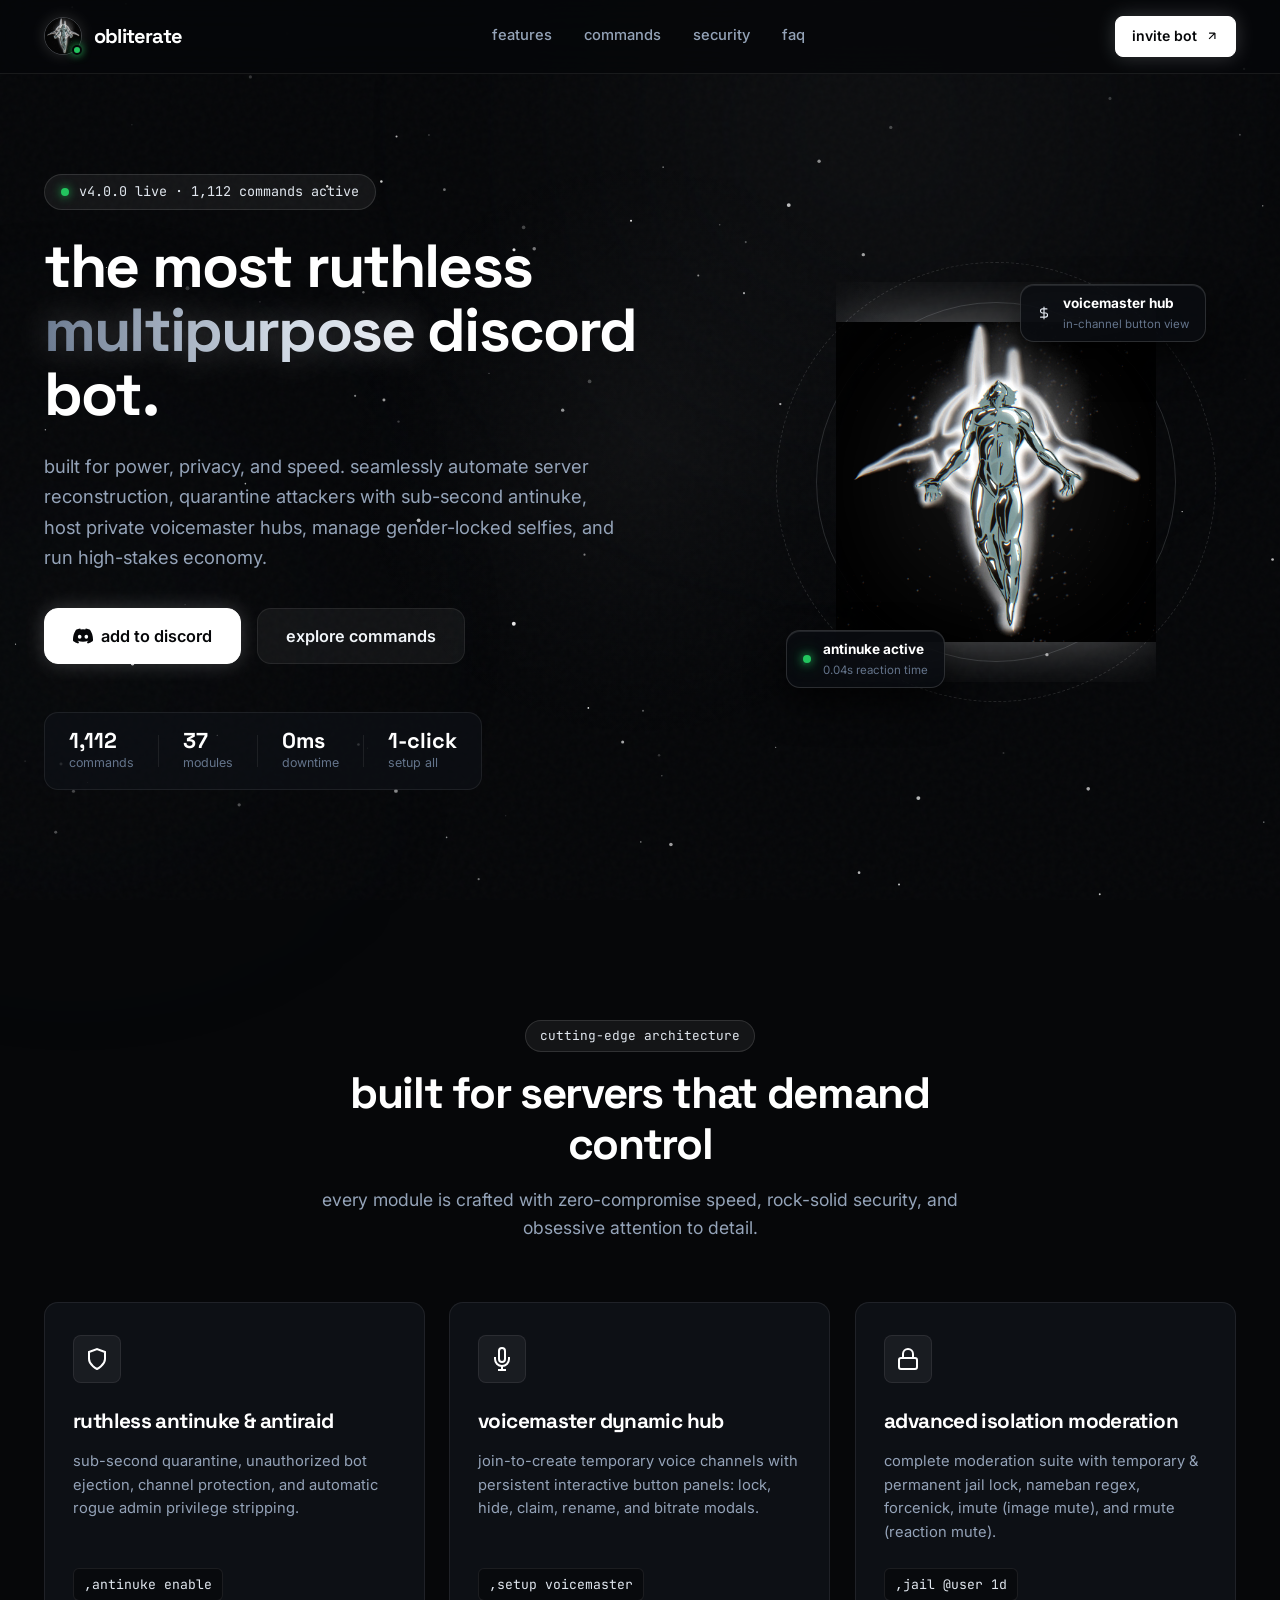
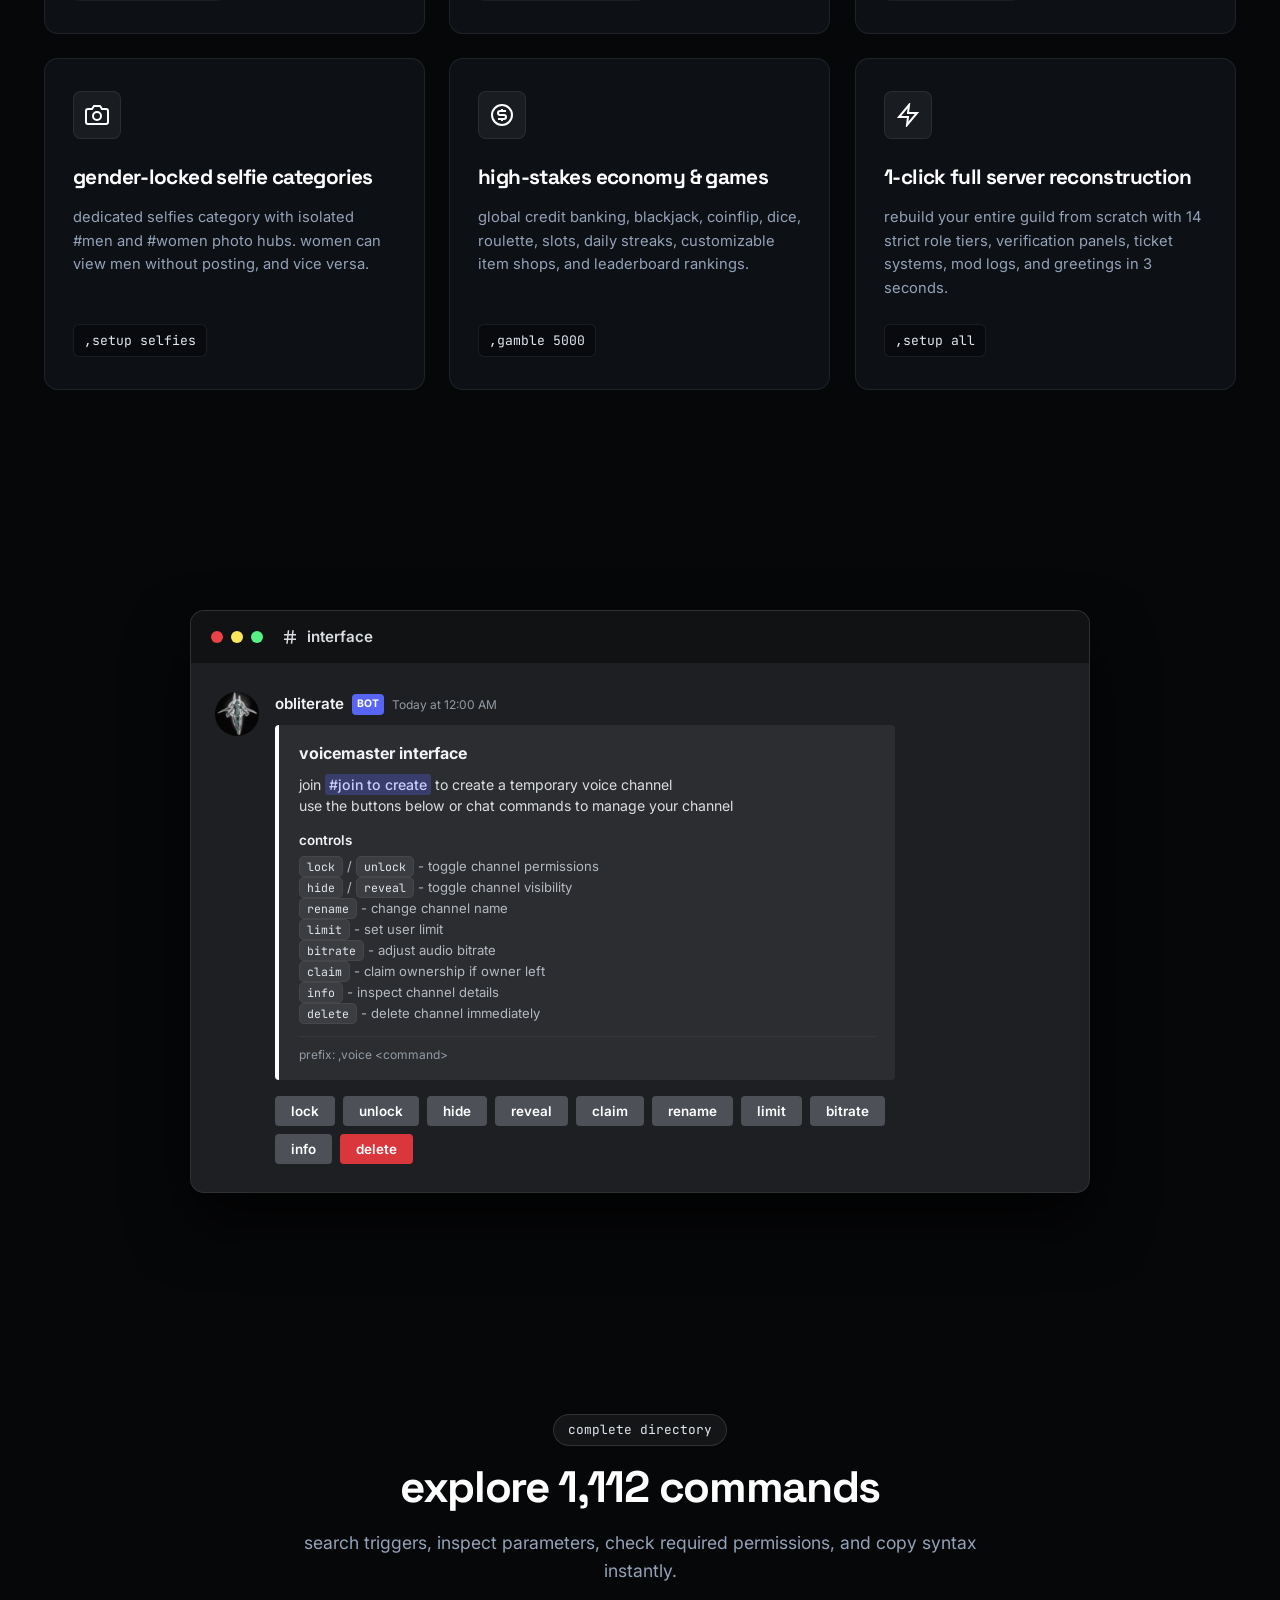
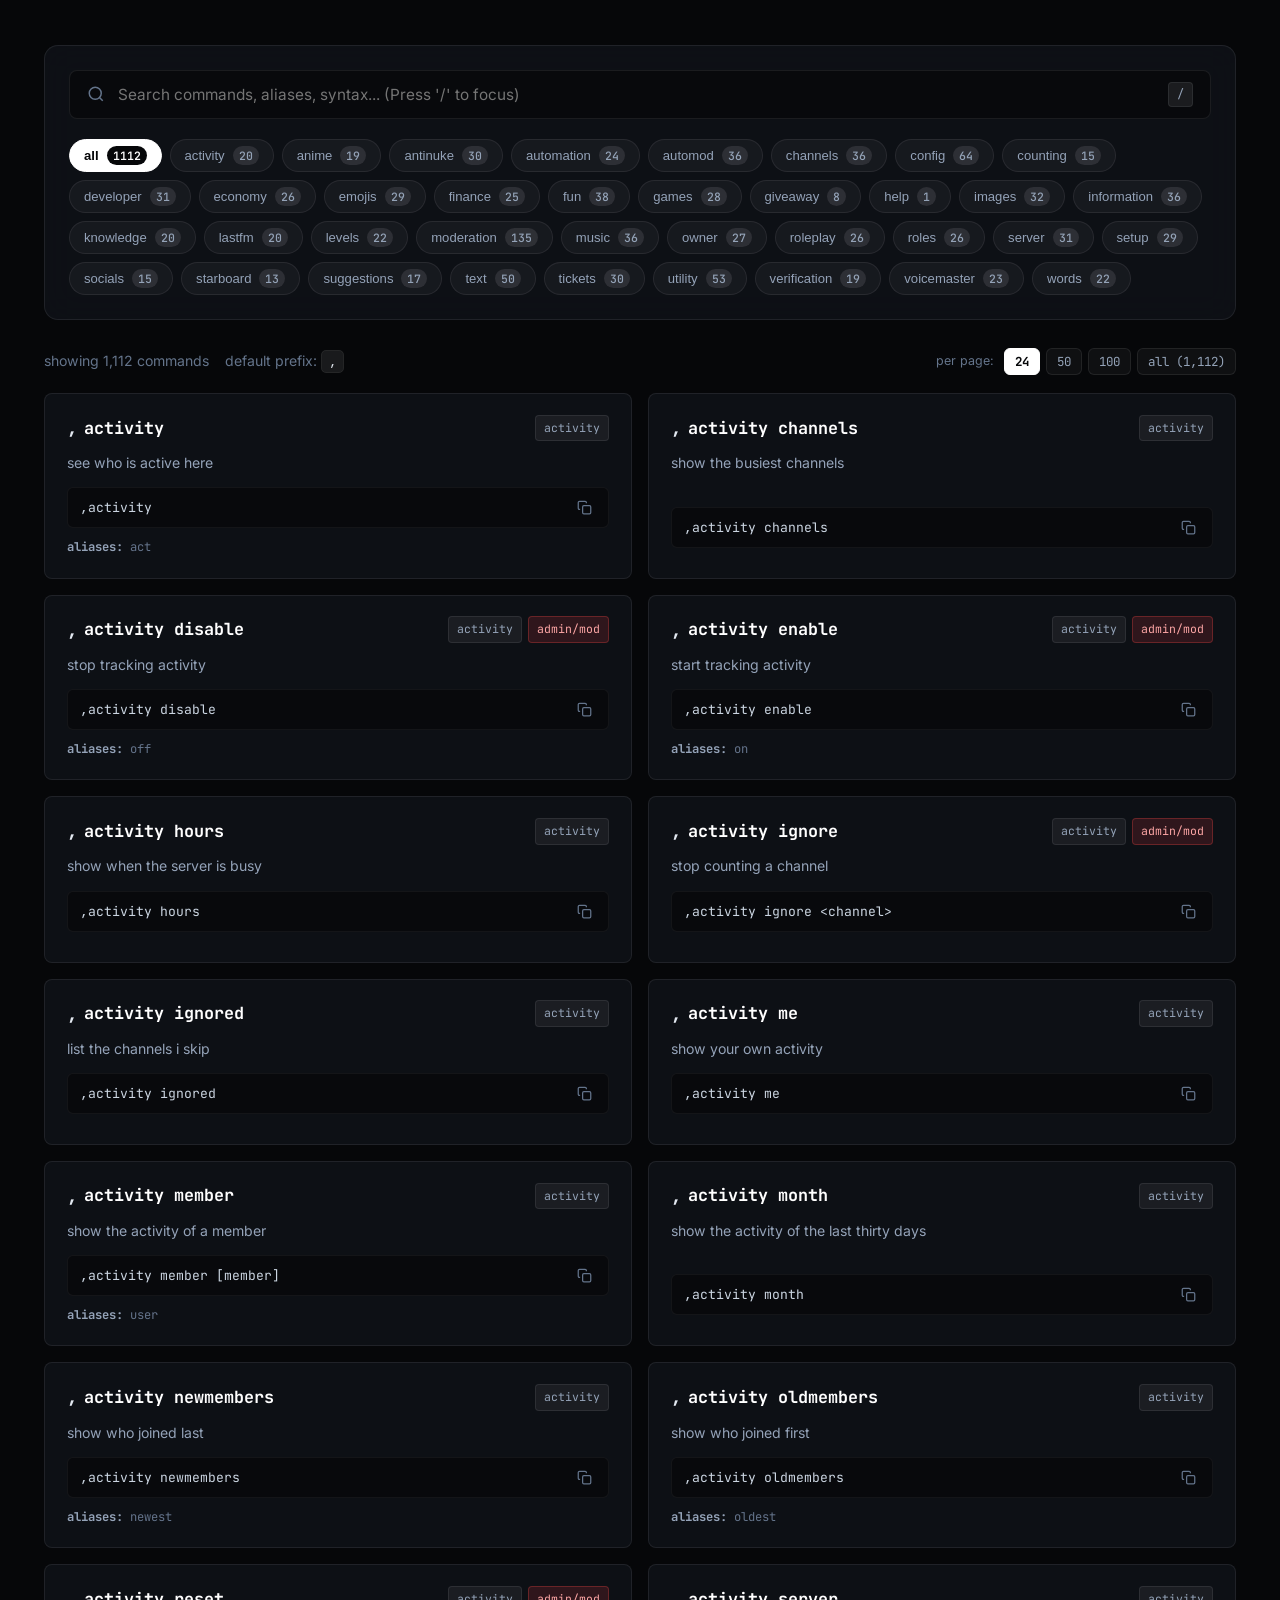
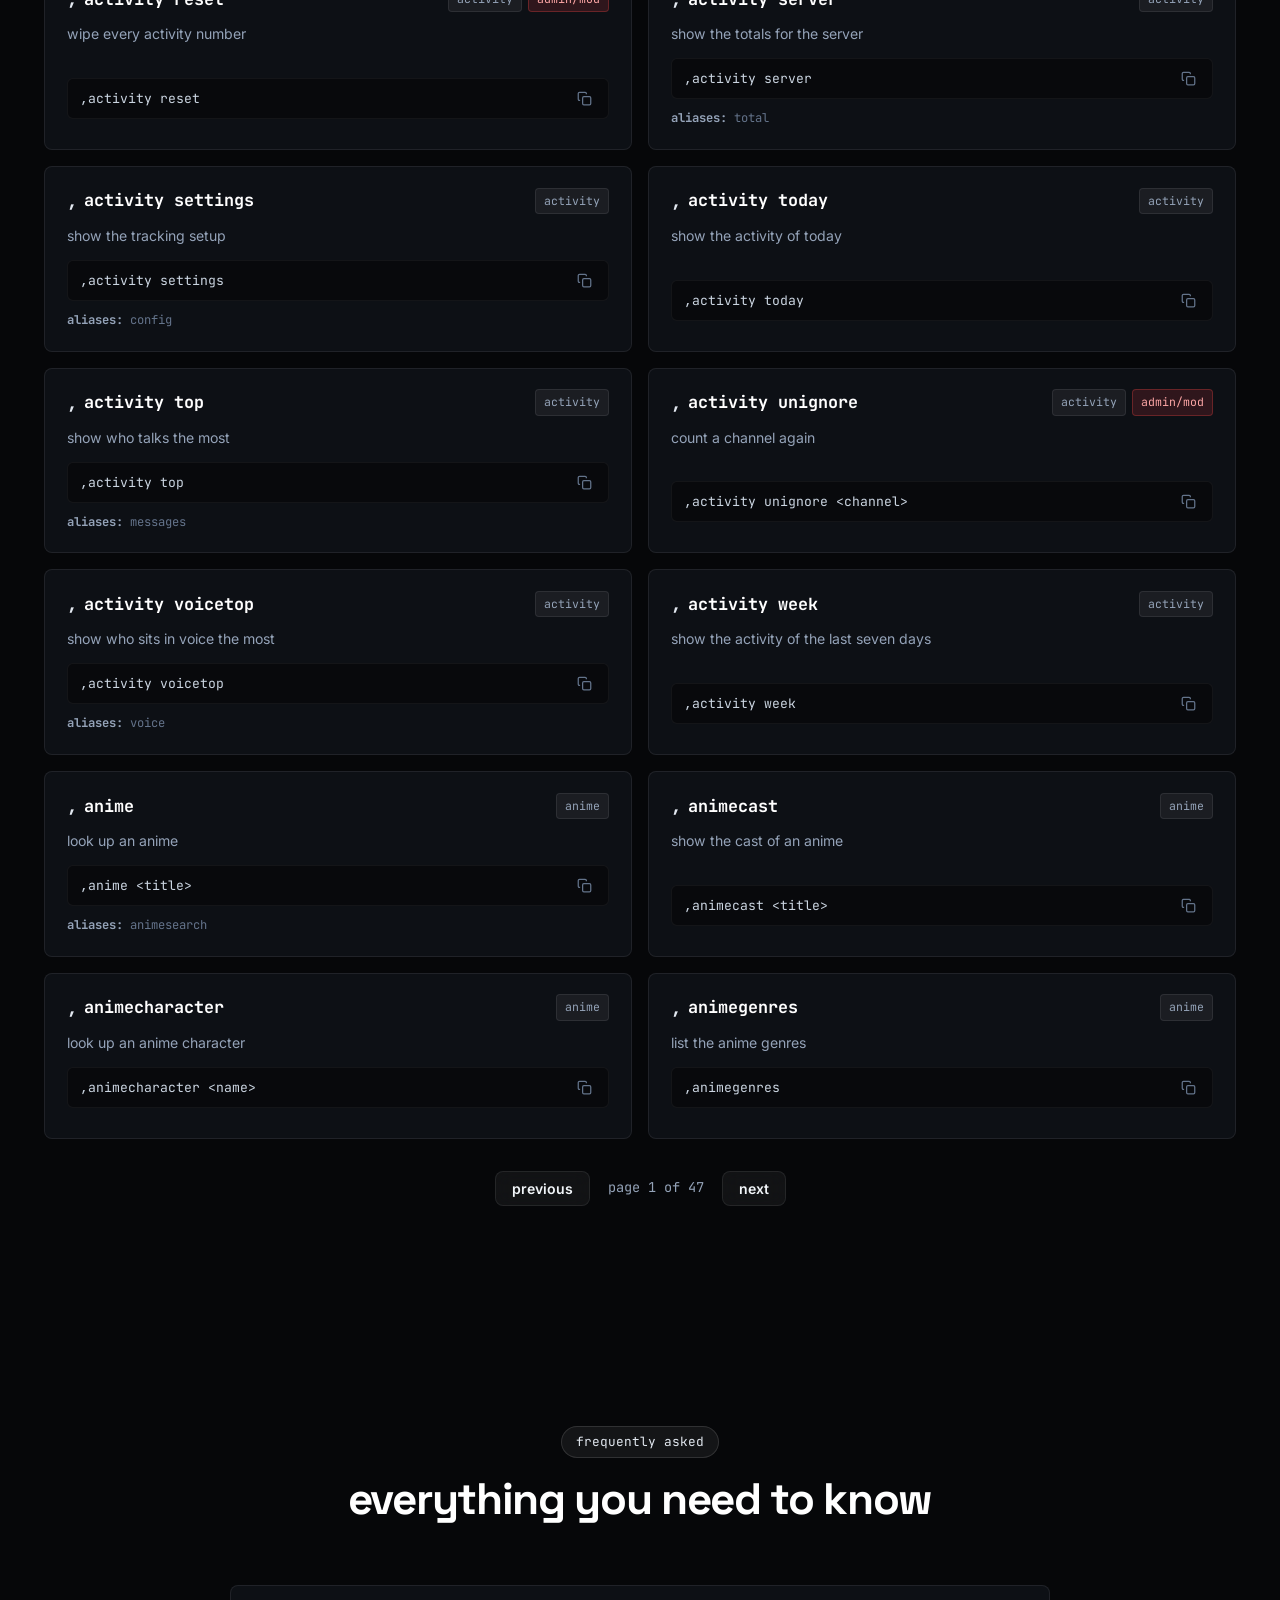
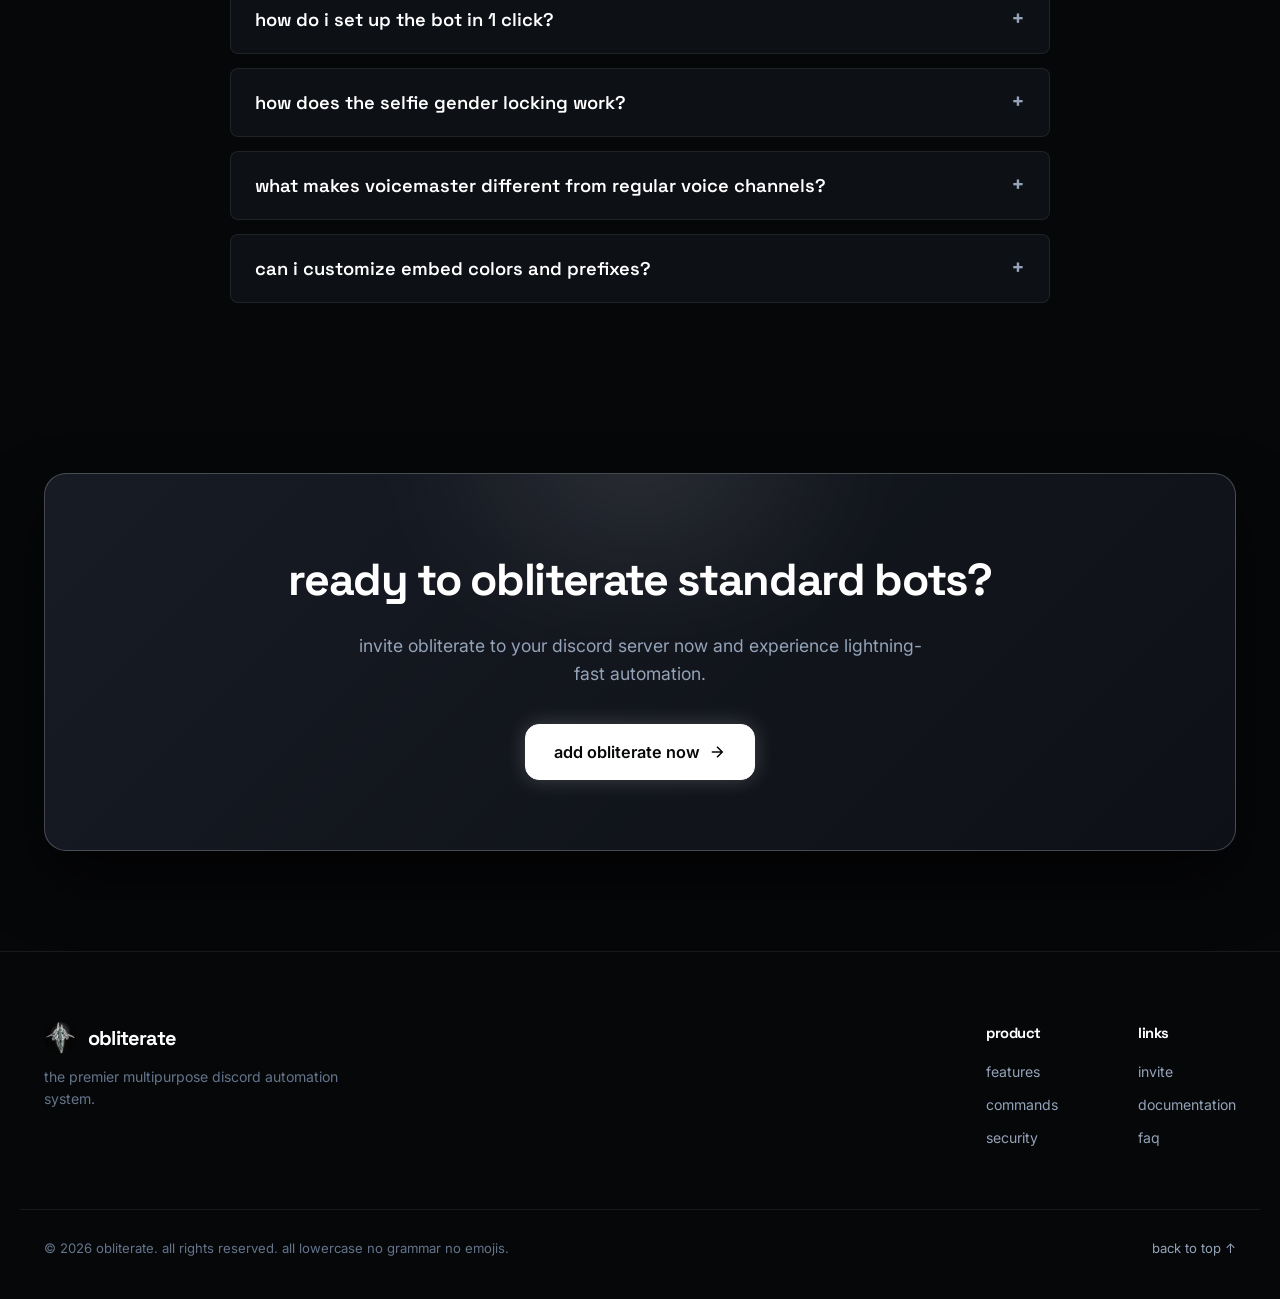
==== index.html @ 6a042e2e "Make hero visual seamless, remove emojis, polish chips" ====
<!DOCTYPE html>
<html lang="en">
<head>
  <meta charset="UTF-8">
  <meta name="viewport" content="width=device-width, initial-scale=1.0">
  <title>obliterate — the elite multipurpose discord bot</title>
  <meta name="description" content="obliterate is a high-performance multipurpose discord bot featuring antinuke, voicemaster, advanced moderation, selfies, economy, tickets, and 1-click server reconstruction.">
  <link rel="preconnect" href="https://fonts.googleapis.com">
  <link rel="preconnect" href="https://fonts.gstatic.com" crossorigin>
  <link href="https://fonts.googleapis.com/css2?family=Inter:wght@300;400;500;600;700;800;900&family=JetBrains+Mono:wght@400;500;600;700&family=Space+Grotesk:wght@500;700&display=swap" rel="stylesheet">
  <link rel="stylesheet" href="style.css">
</head>
<body class="dark-theme">
  <!-- Background Canvas for Space / Particle Starfield -->
  <canvas id="bg-canvas"></canvas>
  <div id="cursor-glow"></div>
  <div class="noise-overlay"></div>
  <div class="ambient-glow glow-1"></div>
  <div class="ambient-glow glow-2"></div>

  <!-- Header / Navigation -->
  <header class="site-header">
    <div class="nav-container">
      <a href="#" class="brand">
        <div class="brand-avatar-wrap">
          <img src="assets/avatar.png" alt="obliterate avatar" class="brand-avatar">
          <span class="online-indicator"></span>
        </div>
        <span class="brand-name">obliterate</span>
      </a>

      <nav class="nav-links">
        <a href="#features" class="nav-link">features</a>
        <a href="#commands" class="nav-link">commands</a>
        <a href="#security" class="nav-link">security</a>
        <a href="#faq" class="nav-link">faq</a>
      </nav>

      <div class="nav-actions">
        <a href="https://discord.com/oauth2/authorize?client_id=1531182961863557213&scope=bot%20applications.commands&permissions=8" target="_blank" class="btn btn-primary btn-sm">
          <span>invite bot</span>
          <svg class="btn-arrow" width="14" height="14" viewBox="0 0 24 24" fill="none" stroke="currentColor" stroke-width="2"><path d="M7 17L17 7M17 7H7M17 7V17"/></svg>
        </a>
      </div>

      <button class="mobile-toggle" aria-label="Toggle menu">
        <span></span>
        <span></span>
      </button>
    </div>
  </header>

  <!-- Hero Section -->
  <section class="hero-section">
    <div class="container hero-container">
      <div class="hero-content reveal is-visible">
        <div class="hero-badge">
          <span class="badge-dot"></span>
          <span class="badge-text">v4.0.0 live · 1,112 commands active</span>
        </div>

        <h1 class="hero-title">
          the most ruthless <br>
          <span class="metallic-text">multipurpose</span> discord bot.
        </h1>

        <p class="hero-desc">
          built for power, privacy, and speed. seamlessly automate server reconstruction, quarantine attackers with sub-second antinuke, host private voicemaster hubs, manage gender-locked selfies, and run high-stakes economy.
        </p>

        <div class="hero-buttons">
          <a href="https://discord.com/oauth2/authorize?client_id=1531182961863557213&scope=bot%20applications.commands&permissions=8" target="_blank" class="btn btn-primary btn-lg glow-btn">
            <svg width="20" height="20" viewBox="0 0 24 24" fill="currentColor"><path d="M20.317 4.37a19.791 19.791 0 0 0-4.885-1.515.074.074 0 0 0-.079.037c-.21.375-.444.864-.608 1.25a18.27 18.27 0 0 0-5.487 0 12.64 12.64 0 0 0-.617-1.25.077.077 0 0 0-.079-.037A19.736 19.736 0 0 0 3.677 4.37a.07.07 0 0 0-.032.027C.533 9.046-.32 13.58.099 18.057a.082.082 0 0 0 .031.057 19.9 19.9 0 0 0 5.993 3.03.078.078 0 0 0 .084-.028c.462-.63.874-1.295 1.226-1.994.021-.041.001-.09-.041-.106a13.107 13.107 0 0 1-1.872-.892.077.077 0 0 1-.008-.128 10.2 10.2 0 0 0 .372-.292.074.074 0 0 1 .077-.01c3.929 1.793 8.18 1.793 12.061 0a.074.074 0 0 1 .078.01c.12.098.246.198.373.292a.077.077 0 0 1-.006.127 12.299 12.299 0 0 1-1.873.893.077.077 0 0 0-.041.107c.36.698.772 1.362 1.225 1.993a.076.076 0 0 0 .084.028 19.839 19.839 0 0 0 6.002-3.03.077.077 0 0 0 .032-.054c.5-5.177-.838-9.674-3.549-13.66a.061.061 0 0 0-.031-.028zM8.02 15.33c-1.183 0-2.157-1.085-2.157-2.419 0-1.333.956-2.419 2.157-2.419 1.21 0 2.176 1.096 2.157 2.42 0 1.333-.956 2.418-2.157 2.418zm7.975 0c-1.183 0-2.157-1.085-2.157-2.419 0-1.333.955-2.419 2.157-2.419 1.21 0 2.176 1.096 2.157 2.42 0 1.333-.946 2.418-2.157 2.418z"/></svg>
            <span>add to discord</span>
          </a>
          <a href="#commands" class="btn btn-secondary btn-lg">
            <span>explore commands</span>
          </a>
        </div>

        <div class="hero-stats-row">
          <div class="stat-pill">
            <span class="stat-num" id="stat-cmd-count">1,112</span>
            <span class="stat-lbl">commands</span>
          </div>
          <div class="stat-divider"></div>
          <div class="stat-pill">
            <span class="stat-num">37</span>
            <span class="stat-lbl">modules</span>
          </div>
          <div class="stat-divider"></div>
          <div class="stat-pill">
            <span class="stat-num">0ms</span>
            <span class="stat-lbl">downtime</span>
          </div>
          <div class="stat-divider"></div>
          <div class="stat-pill">
            <span class="stat-num">1-click</span>
            <span class="stat-lbl">setup all</span>
          </div>
        </div>
      </div>

      <div class="hero-visual reveal reveal-delay-2 is-visible">
        <div class="avatar-card-container">
          <div class="aura-ring ring-outer"></div>
          <div class="aura-ring ring-middle"></div>
          <div class="aura-ring ring-inner"></div>
          <div class="sparkle-orbit spark-1"></div>
          <div class="sparkle-orbit spark-2"></div>
          <div class="sparkle-orbit spark-3"></div>
          
          <div class="hero-avatar-box" id="avatar-box">
            <img src="assets/avatar.png" alt="obliterate celestial figure" class="hero-avatar-img">
            <div class="avatar-glass-backdrop"></div>
          </div>

          <div class="floating-chip chip-1">
            <span class="chip-status"></span>
            <div class="chip-text">
              <strong>antinuke active</strong>
              <small>0.04s reaction time</small>
            </div>
          </div>

          <div class="floating-chip chip-2">
            <div class="chip-icon">
              <svg width="14" height="14" viewBox="0 0 24 24" fill="none" stroke="currentColor" stroke-width="2" stroke-linecap="round" stroke-linejoin="round"><path d="M12 2v20M17 5H9.5a3.5 3.5 0 0 0 0 7h5a3.5 3.5 0 0 1 0 7H6"/></svg>
            </div>
            <div class="chip-text">
              <strong>voicemaster hub</strong>
              <small>in-channel button view</small>
            </div>
          </div>
        </div>
      </div>
    </div>
  </section>

  <!-- Feature Grid -->
  <section class="section features-section" id="features">
    <div class="container">
      <div class="section-header">
        <span class="section-tag">cutting-edge architecture</span>
        <h2 class="section-title">built for servers that demand control</h2>
        <p class="section-sub">every module is crafted with zero-compromise speed, rock-solid security, and obsessive attention to detail.</p>
      </div>

      <div class="features-grid">
        <!-- Feature 1 -->
        <div class="feature-card">
          <div class="feature-icon-wrap">
            <svg width="24" height="24" viewBox="0 0 24 24" fill="none" stroke="currentColor" stroke-width="2"><path d="M12 22s8-4 8-10V5l-8-3-8 3v7c0 6 8 10 8 10z"/></svg>
          </div>
          <h3 class="feature-title">ruthless antinuke & antiraid</h3>
          <p class="feature-desc">sub-second quarantine, unauthorized bot ejection, channel protection, and automatic rogue admin privilege stripping.</p>
          <div class="feature-cmd"><code>,antinuke enable</code></div>
        </div>

        <!-- Feature 2 -->
        <div class="feature-card">
          <div class="feature-icon-wrap">
            <svg width="24" height="24" viewBox="0 0 24 24" fill="none" stroke="currentColor" stroke-width="2"><path d="M12 1a3 3 0 0 0-3 3v8a3 3 0 0 0 6 0V4a3 3 0 0 0-3-3z"/><path d="M19 10v2a7 7 0 0 1-14 0v-2"/><line x1="12" y1="19" x2="12" y2="23"/><line x1="8" y1="23" x2="16" y2="23"/></svg>
          </div>
          <h3 class="feature-title">voicemaster dynamic hub</h3>
          <p class="feature-desc">join-to-create temporary voice channels with persistent interactive button panels: lock, hide, claim, rename, and bitrate modals.</p>
          <div class="feature-cmd"><code>,setup voicemaster</code></div>
        </div>

        <!-- Feature 3 -->
        <div class="feature-card">
          <div class="feature-icon-wrap">
            <svg width="24" height="24" viewBox="0 0 24 24" fill="none" stroke="currentColor" stroke-width="2"><rect x="3" y="11" width="18" height="11" rx="2" ry="2"/><path d="M7 11V7a5 5 0 0 1 10 0v4"/></svg>
          </div>
          <h3 class="feature-title">advanced isolation moderation</h3>
          <p class="feature-desc">complete moderation suite with temporary & permanent jail lock, nameban regex, forcenick, imute (image mute), and rmute (reaction mute).</p>
          <div class="feature-cmd"><code>,jail @user 1d</code></div>
        </div>

        <!-- Feature 4 -->
        <div class="feature-card">
          <div class="feature-icon-wrap">
            <svg width="24" height="24" viewBox="0 0 24 24" fill="none" stroke="currentColor" stroke-width="2"><path d="M23 19a2 2 0 0 1-2 2H3a2 2 0 0 1-2-2V8a2 2 0 0 1 2-2h4l2-3h6l2 3h4a2 2 0 0 1 2 2z"/><circle cx="12" cy="13" r="4"/></svg>
          </div>
          <h3 class="feature-title">gender-locked selfie categories</h3>
          <p class="feature-desc">dedicated selfies category with isolated #men and #women photo hubs. women can view men without posting, and vice versa.</p>
          <div class="feature-cmd"><code>,setup selfies</code></div>
        </div>

        <!-- Feature 5 -->
        <div class="feature-card">
          <div class="feature-icon-wrap">
            <svg width="24" height="24" viewBox="0 0 24 24" fill="none" stroke="currentColor" stroke-width="2"><circle cx="12" cy="12" r="10"/><path d="M16 8h-6a2 2 0 1 0 0 4h4a2 2 0 1 1 0 4H8"/><line x1="12" y1="6" x2="12" y2="8"/><line x1="12" y1="16" x2="12" y2="18"/></svg>
          </div>
          <h3 class="feature-title">high-stakes economy & games</h3>
          <p class="feature-desc">global credit banking, blackjack, coinflip, dice, roulette, slots, daily streaks, customizable item shops, and leaderboard rankings.</p>
          <div class="feature-cmd"><code>,gamble 5000</code></div>
        </div>

        <!-- Feature 6 -->
        <div class="feature-card">
          <div class="feature-icon-wrap">
            <svg width="24" height="24" viewBox="0 0 24 24" fill="none" stroke="currentColor" stroke-width="2"><polygon points="13 2 3 14 12 14 11 22 21 10 12 10 13 2"/></svg>
          </div>
          <h3 class="feature-title">1-click full server reconstruction</h3>
          <p class="feature-desc">rebuild your entire guild from scratch with 14 strict role tiers, verification panels, ticket systems, mod logs, and greetings in 3 seconds.</p>
          <div class="feature-cmd"><code>,setup all</code></div>
        </div>
      </div>
    </div>
  </section>

  <!-- Discord Interface Preview Mockup -->
  <section class="section preview-section" id="security">
    <div class="container">
      <div class="discord-mockup-wrapper">
        <div class="discord-window">
          <div class="discord-header">
            <div class="discord-traffic-lights">
              <span></span><span></span><span></span>
            </div>
            <div class="discord-channel-title">
              <svg width="18" height="18" viewBox="0 0 24 24" fill="none" stroke="currentColor" stroke-width="2"><line x1="4" y1="9" x2="20" y2="9"/><line x1="4" y1="15" x2="20" y2="15"/><line x1="10" y1="3" x2="8" y2="21"/><line x1="16" y1="3" x2="14" y2="21"/></svg>
              <span>interface</span>
            </div>
          </div>

          <div class="discord-body">
            <!-- Bot Message -->
            <div class="discord-msg">
              <img src="assets/avatar.png" alt="obliterate" class="msg-avatar">
              <div class="msg-content">
                <div class="msg-author-row">
                  <span class="msg-author">obliterate</span>
                  <span class="msg-tag">BOT</span>
                  <span class="msg-time">Today at 12:00 AM</span>
                </div>
                
                <!-- Embed -->
                <div class="discord-embed">
                  <div class="embed-title">voicemaster interface</div>
                  <div class="embed-desc">join <span class="mention">#Join to Create</span> to create a temporary voice channel<br>use the buttons below or chat commands to manage your channel</div>
                  <div class="embed-field">
                    <div class="field-name">controls</div>
                    <div class="field-value">
                      <code>lock</code> / <code>unlock</code> - toggle channel permissions<br>
                      <code>hide</code> / <code>reveal</code> - toggle channel visibility<br>
                      <code>rename</code> - change channel name<br>
                      <code>limit</code> - set user limit<br>
                      <code>bitrate</code> - adjust audio bitrate<br>
                      <code>claim</code> - claim ownership if owner left<br>
                      <code>info</code> - inspect channel details<br>
                      <code>delete</code> - delete channel immediately
                    </div>
                  </div>
                  <div class="embed-footer">prefix: ,voice &lt;command&gt;</div>
                </div>

                <!-- Interactive Buttons Mockup -->
                <div class="discord-buttons-grid">
                  <button class="discord-btn secondary">lock</button>
                  <button class="discord-btn secondary">unlock</button>
                  <button class="discord-btn secondary">hide</button>
                  <button class="discord-btn secondary">reveal</button>
                  <button class="discord-btn secondary">claim</button>
                  <button class="discord-btn secondary">rename</button>
                  <button class="discord-btn secondary">limit</button>
                  <button class="discord-btn secondary">bitrate</button>
                  <button class="discord-btn secondary">info</button>
                  <button class="discord-btn danger">delete</button>
                </div>
              </div>
            </div>
          </div>
        </div>
      </div>
    </div>
  </section>

  <!-- Commands Explorer -->
  <section class="section commands-section" id="commands">
    <div class="container">
      <div class="section-header">
        <span class="section-tag">complete directory</span>
        <h2 class="section-title">explore 1,112 commands</h2>
        <p class="section-sub">search triggers, inspect parameters, check required permissions, and copy syntax instantly.</p>
      </div>

      <!-- Command Filter & Search Bar -->
      <div class="commands-control-panel">
        <div class="search-box">
          <svg class="search-icon" width="18" height="18" viewBox="0 0 24 24" fill="none" stroke="currentColor" stroke-width="2"><circle cx="11" cy="11" r="8"/><line x1="21" y1="21" x2="16.65" y2="16.65"/></svg>
          <input type="text" id="cmd-search-input" placeholder="Search commands, aliases, syntax... (Press '/' to focus)" autocomplete="off">
          <span class="search-shortcut">/</span>
        </div>

        <div class="category-pills" id="category-pills-container">
          <!-- Dynamic Category Pills Injected via JS -->
          <button class="cat-pill active" data-category="all">
            <span>all</span>
            <small class="pill-count" id="pill-count-all">1112</small>
          </button>
        </div>
      </div>

      <!-- Commands Display Container -->
      <div class="commands-container">
        <div class="commands-meta-bar">
          <div class="meta-left">
            <span class="results-text" id="results-count">showing 1,112 commands</span>
            <span class="prefix-reminder">default prefix: <code>,</code></span>
          </div>
          <div class="page-size-controls">
            <span class="page-size-label">per page:</span>
            <button class="size-btn active" data-size="24">24</button>
            <button class="size-btn" data-size="50">50</button>
            <button class="size-btn" data-size="100">100</button>
            <button class="size-btn" data-size="all">all (1,112)</button>
          </div>
        </div>

        <div class="commands-grid" id="commands-grid">
          <!-- Commands Cards injected via JS -->
          <div class="loading-state">
            <div class="spinner"></div>
            <span>loading obliterate command registry...</span>
          </div>
        </div>

        <div class="pagination-wrapper" id="pagination-wrapper">
          <button class="btn btn-secondary btn-sm" id="btn-prev-page">previous</button>
          <span class="page-indicator" id="page-indicator">page 1 of 47</span>
          <button class="btn btn-secondary btn-sm" id="btn-next-page">next</button>
        </div>
      </div>
    </div>
  </section>

  <!-- FAQ Section -->
  <section class="section faq-section" id="faq">
    <div class="container">
      <div class="section-header">
        <span class="section-tag">frequently asked</span>
        <h2 class="section-title">everything you need to know</h2>
      </div>

      <div class="faq-accordion">
        <div class="faq-item">
          <button class="faq-question">
            <span>how do i set up the bot in 1 click?</span>
            <span class="faq-arrow">+</span>
          </button>
          <div class="faq-answer">
            <p>simply invite obliterate with administrator permissions and type <code>,setup all</code>. the bot will automatically construct 14 permission-locked roles, create information, chat, selfies, and staff categories, post verification button panels, and initialize voicemaster.</p>
          </div>
        </div>

        <div class="faq-item">
          <button class="faq-question">
            <span>how does the selfie gender locking work?</span>
            <span class="faq-arrow">+</span>
          </button>
          <div class="faq-answer">
            <p>when you run <code>,setup selfies</code> or <code>,setup all</code>, the bot creates a dedicated <strong>selfies</strong> category with <code>#men</code> and <code>#women</code>. members with the <code>@men</code> role can exclusively upload photos to <code>#men</code> (women can only view and react), while members with the <code>@women</code> role can exclusively upload to <code>#women</code>.</p>
          </div>
        </div>

        <div class="faq-item">
          <button class="faq-question">
            <span>what makes voicemaster different from regular voice channels?</span>
            <span class="faq-arrow">+</span>
          </button>
          <div class="faq-answer">
            <p>voicemaster creates an interactive control interface inside <code>#interface</code>. whenever members connect to the join hub, obliterate gives them their own private voice channel with Discord buttons to lock, unlock, hide, rename, limit user slots, and adjust bitrate without touching server settings.</p>
          </div>
        </div>

        <div class="faq-item">
          <button class="faq-question">
            <span>can i customize embed colors and prefixes?</span>
            <span class="faq-arrow">+</span>
          </button>
          <div class="faq-answer">
            <p>yes! use <code>,prefix &lt;new_prefix&gt;</code> to change the guild prefix, or <code>,selfprefix &lt;prefix&gt;</code> for a personal prefix. you can also customize embed colors with <code>,reskin</code>.</p>
          </div>
        </div>
      </div>
    </div>
  </section>

  <!-- CTA Banner -->
  <section class="section cta-section">
    <div class="container">
      <div class="cta-box">
        <div class="cta-glow"></div>
        <h2 class="cta-title">ready to obliterate standard bots?</h2>
        <p class="cta-desc">invite obliterate to your discord server now and experience lightning-fast automation.</p>
        <div class="cta-actions">
          <a href="https://discord.com/oauth2/authorize?client_id=1531182961863557213&scope=bot%20applications.commands&permissions=8" target="_blank" class="btn btn-primary btn-lg glow-btn">
            <span>add obliterate now</span>
            <svg width="18" height="18" viewBox="0 0 24 24" fill="none" stroke="currentColor" stroke-width="2"><path d="M5 12h14M12 5l7 7-7 7"/></svg>
          </a>
        </div>
      </div>
    </div>
  </section>

  <!-- Footer -->
  <footer class="site-footer">
    <div class="container footer-container">
      <div class="footer-brand">
        <div class="brand">
          <img src="assets/avatar.png" alt="obliterate" class="brand-avatar-sm">
          <span class="brand-name">obliterate</span>
        </div>
        <p class="footer-tagline">the premier multipurpose discord automation system.</p>
      </div>

      <div class="footer-links">
        <div class="link-col">
          <h4>product</h4>
          <a href="#features">features</a>
          <a href="#commands">commands</a>
          <a href="#security">security</a>
        </div>
        <div class="link-col">
          <h4>links</h4>
          <a href="https://discord.com/oauth2/authorize?client_id=1531182961863557213&scope=bot%20applications.commands&permissions=8" target="_blank">invite</a>
          <a href="#commands">documentation</a>
          <a href="#faq">faq</a>
        </div>
      </div>
    </div>

    <div class="container footer-bottom">
      <p>&copy; 2026 obliterate. all rights reserved. all lowercase no grammar no emojis.</p>
      <a href="#" class="back-to-top">back to top ↑</a>
    </div>
  </footer>

  <!-- Toast Notification for Command Copy -->
  <div class="copy-toast" id="copy-toast">
    <svg width="16" height="16" viewBox="0 0 24 24" fill="none" stroke="currentColor" stroke-width="2"><polyline points="20 6 9 17 4 12"/></svg>
    <span id="toast-text">command copied to clipboard</span>
  </div>

  <script src="script.js"></script>
</body>
</html>
---- style.css ----
/* ==========================================================================
   obliterate — sleek cyber chrome design system
   inspired by greed.best and bleed.bot aesthetics
   ========================================================================== */

:root {
  --bg-primary: #060709;
  --bg-secondary: #0d0f14;
  --bg-card: rgba(18, 21, 28, 0.7);
  --bg-card-hover: rgba(26, 30, 40, 0.85);
  --bg-glass: rgba(14, 17, 23, 0.65);
  
  --border-subtle: rgba(255, 255, 255, 0.08);
  --border-glow: rgba(226, 232, 240, 0.25);
  --border-active: rgba(255, 255, 255, 0.4);
  
  --text-main: #f1f5f9;
  --text-muted: #94a3b8;
  --text-dim: #64748b;
  
  --accent-chrome: linear-gradient(135deg, #ffffff 0%, #cbd5e1 50%, #64748b 100%);
  --accent-silver: #e2e8f0;
  --accent-glow: rgba(255, 255, 255, 0.15);
  --accent-glow-strong: rgba(226, 232, 240, 0.35);
  
  --badge-bg: rgba(255, 255, 255, 0.06);
  --badge-border: rgba(255, 255, 255, 0.12);
  
  --discord-blurple: #5865F2;
  --discord-bg: #1e1f22;
  --discord-card: #2b2d31;
  --discord-secondary-btn: #4e5058;
  --discord-danger-btn: #da373c;
  
  --radius-sm: 8px;
  --radius-md: 14px;
  --radius-lg: 22px;
  --radius-full: 9999px;
  
  --transition-fast: 0.18s cubic-bezier(0.16, 1, 0.3, 1);
  --transition-smooth: 0.3s cubic-bezier(0.16, 1, 0.3, 1);
  --transition-bounce: 0.5s cubic-bezier(0.34, 1.56, 0.64, 1);
}

*, *::before, *::after {
  box-sizing: border-box;
  margin: 0;
  padding: 0;
}

html {
  scroll-behavior: smooth;
  color-scheme: dark;
}

body {
  font-family: 'Inter', -apple-system, BlinkMacSystemFont, 'Segoe UI', Roboto, sans-serif;
  background-color: var(--bg-primary);
  color: var(--text-main);
  line-height: 1.6;
  overflow-x: hidden;
  position: relative;
  min-height: 100vh;
  -webkit-font-smoothing: antialiased;
}

/* Background Canvas & Noise */
#bg-canvas {
  position: fixed;
  top: 0;
  left: 0;
  width: 100vw;
  height: 100vh;
  z-index: -2;
  pointer-events: none;
}

.noise-overlay {
  position: fixed;
  top: 0;
  left: 0;
  width: 100vw;
  height: 100vh;
  z-index: -1;
  opacity: 0.025;
  background-image: url("data:image/svg+xml,%3Csvg viewBox='0 0 200 200' xmlns='http://www.w3.org/2000/svg'%3E%3Cfilter id='noiseFilter'%3E%3CfeTurbulence type='fractalNoise' baseFrequency='0.8' numOctaves='3' stitchTiles='stitch'/%3E%3C/filter%3E%3Crect width='100%25' height='100%25' filter='url(%23noiseFilter)'/%3E%3C/svg%3E");
  pointer-events: none;
}

.ambient-glow {
  position: fixed;
  width: 550px;
  height: 550px;
  border-radius: 50%;
  filter: blur(140px);
  pointer-events: none;
  z-index: -2;
}

.glow-1 {
  top: -150px;
  right: 10%;
  background: radial-gradient(circle, rgba(255, 255, 255, 0.08) 0%, rgba(203, 213, 225, 0.03) 60%, transparent 100%);
  animation: pulseGlow 12s infinite alternate ease-in-out;
}

.glow-2 {
  top: 40%;
  left: -200px;
  background: radial-gradient(circle, rgba(148, 163, 184, 0.06) 0%, transparent 70%);
  animation: pulseGlow 15s infinite alternate-reverse ease-in-out;
}

@keyframes pulseGlow {
  0% { transform: scale(1) translate(0, 0); opacity: 0.6; }
  50% { transform: scale(1.15) translate(30px, 40px); opacity: 0.9; }
  100% { transform: scale(0.95) translate(-20px, -20px); opacity: 0.5; }
}

/* Mouse Glow Spotlight */
#cursor-glow {
  position: fixed;
  top: 0;
  left: 0;
  width: 600px;
  height: 600px;
  background: radial-gradient(circle, rgba(255, 255, 255, 0.04) 0%, rgba(203, 213, 225, 0.015) 40%, transparent 70%);
  border-radius: 50%;
  pointer-events: none;
  transform: translate(-50%, -50%);
  z-index: -1;
  transition: opacity 0.3s ease;
}

/* Scroll-Driven Reveal */
.reveal {
  opacity: 0;
  transform: translateY(35px);
  transition: opacity 0.8s cubic-bezier(0.16, 1, 0.3, 1), transform 0.8s cubic-bezier(0.16, 1, 0.3, 1);
  will-change: opacity, transform;
}

.reveal.is-visible {
  opacity: 1;
  transform: translateY(0);
}

.reveal-delay-1 { transition-delay: 0.1s; }
.reveal-delay-2 { transition-delay: 0.2s; }
.reveal-delay-3 { transition-delay: 0.3s; }
.reveal-delay-4 { transition-delay: 0.4s; }

/* Layout Utilities */
.container {
  width: 100%;
  max-width: 1240px;
  margin: 0 auto;
  padding: 0 24px;
}

.section {
  padding: 110px 0;
  position: relative;
}

/* Typography */
h1, h2, h3, h4 {
  font-family: 'Space Grotesk', 'Inter', sans-serif;
  letter-spacing: -0.03em;
  font-weight: 700;
  text-transform: lowercase;
}

@keyframes chromeShimmer {
  0% { background-position: 0% 50%; }
  50% { background-position: 100% 50%; }
  100% { background-position: 0% 50%; }
}

.metallic-text {
  background: linear-gradient(90deg, #64748b 0%, #cbd5e1 25%, #ffffff 50%, #cbd5e1 75%, #64748b 100%);
  background-size: 250% auto;
  -webkit-background-clip: text;
  -webkit-text-fill-color: transparent;
  animation: chromeShimmer 6s ease infinite;
  text-shadow: 0 0 35px rgba(255, 255, 255, 0.25);
  display: inline-block;
  transition: transform 0.3s ease;
}

.metallic-text:hover {
  transform: scale(1.02);
  filter: brightness(1.15);
}

.section-header {
  text-align: center;
  max-width: 720px;
  margin: 0 auto 60px auto;
}

.section-tag {
  display: inline-block;
  font-family: 'JetBrains Mono', monospace;
  font-size: 0.8rem;
  text-transform: lowercase;
  color: var(--accent-silver);
  background: var(--badge-bg);
  border: 1px solid var(--badge-border);
  padding: 5px 14px;
  border-radius: var(--radius-full);
  margin-bottom: 16px;
  backdrop-filter: blur(10px);
}

.section-title {
  font-size: 2.75rem;
  line-height: 1.15;
  margin-bottom: 16px;
  color: #fff;
}

.section-sub {
  font-size: 1.1rem;
  color: var(--text-muted);
  text-transform: lowercase;
}

code {
  font-family: 'JetBrains Mono', monospace;
  font-size: 0.88em;
  background: rgba(255, 255, 255, 0.08);
  padding: 2px 7px;
  border-radius: 5px;
  color: var(--accent-silver);
  border: 1px solid rgba(255, 255, 255, 0.05);
}

/* ==========================================================================
   Header & Navigation
   ========================================================================== */
.site-header {
  position: sticky;
  top: 0;
  left: 0;
  width: 100%;
  z-index: 100;
  background: rgba(6, 7, 9, 0.8);
  backdrop-filter: blur(18px);
  -webkit-backdrop-filter: blur(18px);
  border-bottom: 1px solid var(--border-subtle);
  transition: var(--transition-smooth);
}

.nav-container {
  display: flex;
  align-items: center;
  justify-content: space-between;
  max-width: 1240px;
  margin: 0 auto;
  padding: 16px 24px;
}

.brand {
  display: flex;
  align-items: center;
  gap: 12px;
  text-decoration: none;
  color: #fff;
}

.brand-avatar-wrap {
  position: relative;
  width: 38px;
  height: 38px;
}

.brand-avatar {
  width: 100%;
  height: 100%;
  border-radius: 50%;
  object-fit: cover;
  border: 1px solid var(--border-glow);
  box-shadow: 0 0 15px rgba(255, 255, 255, 0.15);
}

.brand-avatar-sm {
  width: 32px;
  height: 32px;
  border-radius: 50%;
  object-fit: cover;
}

.online-indicator {
  position: absolute;
  bottom: 0;
  right: 0;
  width: 10px;
  height: 10px;
  background-color: #22c55e;
  border-radius: 50%;
  border: 2px solid var(--bg-primary);
  box-shadow: 0 0 8px #22c55e;
}

.brand-name {
  font-family: 'Space Grotesk', sans-serif;
  font-weight: 700;
  font-size: 1.25rem;
  letter-spacing: -0.04em;
  text-transform: lowercase;
}

.nav-links {
  display: flex;
  align-items: center;
  gap: 32px;
}

.nav-link {
  text-decoration: none;
  color: var(--text-muted);
  font-size: 0.92rem;
  font-weight: 500;
  text-transform: lowercase;
  transition: var(--transition-fast);
  position: relative;
}

.nav-link:hover {
  color: #fff;
}

.nav-link::after {
  content: '';
  position: absolute;
  bottom: -6px;
  left: 0;
  width: 0;
  height: 1.5px;
  background: var(--accent-silver);
  transition: var(--transition-fast);
}

.nav-link:hover::after {
  width: 100%;
}

.nav-actions {
  display: flex;
  align-items: center;
  gap: 14px;
}

.mobile-toggle {
  display: none;
  background: transparent;
  border: none;
  cursor: pointer;
  flex-direction: column;
  gap: 6px;
  padding: 6px;
}

.mobile-toggle span {
  width: 24px;
  height: 2px;
  background-color: #fff;
  border-radius: 2px;
  transition: var(--transition-fast);
}

/* ==========================================================================
   Buttons
   ========================================================================== */
.btn {
  display: inline-flex;
  align-items: center;
  justify-content: center;
  gap: 8px;
  font-family: 'Inter', sans-serif;
  font-weight: 600;
  text-decoration: none;
  text-transform: lowercase;
  border-radius: var(--radius-sm);
  cursor: pointer;
  transition: var(--transition-smooth);
  border: 1px solid transparent;
}

.btn-sm {
  padding: 8px 16px;
  font-size: 0.88rem;
}

.btn-lg {
  padding: 14px 28px;
  font-size: 1.02rem;
  border-radius: var(--radius-md);
}

.btn-primary {
  background: #ffffff;
  color: #060709;
  border-color: #ffffff;
  box-shadow: 0 0 20px rgba(255, 255, 255, 0.2);
}

.btn-primary:hover {
  background: #e2e8f0;
  transform: translateY(-2px);
  box-shadow: 0 0 30px rgba(255, 255, 255, 0.4);
}

.btn-secondary {
  background: rgba(255, 255, 255, 0.05);
  color: var(--text-main);
  border-color: var(--border-subtle);
  backdrop-filter: blur(10px);
}

.btn-secondary:hover {
  background: rgba(255, 255, 255, 0.1);
  border-color: var(--border-active);
  transform: translateY(-2px);
  color: #fff;
}

.glow-btn {
  position: relative;
  overflow: hidden;
}

.glow-btn::before {
  content: '';
  position: absolute;
  top: -50%;
  left: -50%;
  width: 200%;
  height: 200%;
  background: radial-gradient(circle, rgba(255, 255, 255, 0.8) 0%, transparent 60%);
  opacity: 0;
  transition: var(--transition-smooth);
  pointer-events: none;
}

.glow-btn:hover::before {
  opacity: 0.15;
  transform: rotate(30deg);
}

/* ==========================================================================
   Hero Section
   ========================================================================== */
.hero-section {
  padding: 100px 0 120px 0;
  position: relative;
}

.hero-container {
  display: grid;
  grid-template-columns: 1.15fr 0.85fr;
  align-items: center;
  gap: 60px;
}

.hero-badge {
  display: inline-flex;
  align-items: center;
  gap: 10px;
  background: var(--badge-bg);
  border: 1px solid var(--badge-border);
  padding: 6px 16px;
  border-radius: var(--radius-full);
  margin-bottom: 24px;
  backdrop-filter: blur(12px);
}

.badge-dot {
  width: 8px;
  height: 8px;
  border-radius: 50%;
  background-color: #22c55e;
  box-shadow: 0 0 10px #22c55e;
  animation: blinkDot 2s infinite ease-in-out;
}

@keyframes blinkDot {
  0%, 100% { opacity: 1; }
  50% { opacity: 0.3; }
}

.badge-text {
  font-family: 'JetBrains Mono', monospace;
  font-size: 0.84rem;
  color: var(--accent-silver);
  text-transform: lowercase;
}

.hero-title {
  font-size: 3.8rem;
  line-height: 1.06;
  margin-bottom: 24px;
  font-weight: 800;
  color: #fff;
}

.hero-desc {
  font-size: 1.15rem;
  color: var(--text-muted);
  line-height: 1.65;
  margin-bottom: 36px;
  max-width: 580px;
  text-transform: lowercase;
}

.hero-buttons {
  display: flex;
  align-items: center;
  gap: 16px;
  margin-bottom: 48px;
  flex-wrap: wrap;
}

.hero-stats-row {
  display: flex;
  align-items: center;
  gap: 24px;
  padding: 16px 24px;
  background: var(--bg-glass);
  border: 1px solid var(--border-subtle);
  border-radius: var(--radius-md);
  backdrop-filter: blur(16px);
  width: fit-content;
}

.stat-pill {
  display: flex;
  flex-direction: column;
}

.stat-num {
  font-family: 'Space Grotesk', sans-serif;
  font-weight: 700;
  font-size: 1.35rem;
  color: #fff;
  line-height: 1.1;
}

.stat-lbl {
  font-size: 0.78rem;
  color: var(--text-dim);
  text-transform: lowercase;
}

.stat-divider {
  width: 1px;
  height: 32px;
  background-color: var(--border-subtle);
}

/* Hero Avatar Visual & Aura */
.hero-visual {
  display: flex;
  justify-content: center;
  align-items: center;
  position: relative;
}

.avatar-card-container {
  position: relative;
  width: 380px;
  height: 460px;
  display: flex;
  align-items: center;
  justify-content: center;
  perspective: 1000px;
}

.aura-ring {
  position: absolute;
  border-radius: 50%;
  border: 1px solid rgba(255, 255, 255, 0.08);
  pointer-events: none;
  animation: rotateRing 25s infinite linear;
}

.ring-outer {
  width: 440px;
  height: 440px;
  border: 1px dashed rgba(255, 255, 255, 0.12);
}

.ring-middle {
  width: 360px;
  height: 360px;
  border: 1px solid rgba(226, 232, 240, 0.15);
  animation-direction: reverse;
  animation-duration: 18s;
}

.ring-inner {
  width: 280px;
  height: 280px;
  background: radial-gradient(circle, rgba(255, 255, 255, 0.07) 0%, transparent 70%);
}

.sparkle-orbit {
  position: absolute;
  width: 6px;
  height: 6px;
  background: #ffffff;
  border-radius: 50%;
  box-shadow: 0 0 14px #ffffff, 0 0 25px rgba(226, 232, 240, 0.8);
  pointer-events: none;
}

.spark-1 {
  animation: orbit1 12s infinite linear;
}

.spark-2 {
  animation: orbit2 16s infinite linear;
}

.spark-3 {
  animation: orbit3 20s infinite linear reverse;
}

@keyframes orbit1 {
  0% { transform: rotate(0deg) translateX(190px) rotate(0deg); opacity: 0.2; }
  50% { opacity: 1; transform: rotate(180deg) translateX(190px) rotate(-180deg) scale(1.4); }
  100% { transform: rotate(360deg) translateX(190px) rotate(-360deg); opacity: 0.2; }
}

@keyframes orbit2 {
  0% { transform: rotate(120deg) translateX(230px) rotate(-120deg); opacity: 0.8; }
  50% { opacity: 0.3; transform: rotate(300deg) translateX(230px) rotate(-300deg) scale(0.8); }
  100% { transform: rotate(480deg) translateX(230px) rotate(-480deg); opacity: 0.8; }
}

@keyframes orbit3 {
  0% { transform: rotate(240deg) translateX(150px) rotate(-240deg); opacity: 0.4; }
  50% { opacity: 0.9; transform: rotate(420deg) translateX(150px) rotate(-420deg) scale(1.2); }
  100% { transform: rotate(600deg) translateX(150px) rotate(-600deg); opacity: 0.4; }
}

@keyframes rotateRing {
  from { transform: rotate(0deg); }
  to { transform: rotate(360deg); }
}

.hero-avatar-box {
  position: relative;
  width: 320px;
  height: 400px;
  display: flex;
  align-items: center;
  justify-content: center;
  transition: transform 0.2s cubic-bezier(0.16, 1, 0.3, 1);
  transform-style: preserve-3d;
  animation: floatAvatar 6s infinite ease-in-out;
}

@keyframes floatAvatar {
  0%, 100% { transform: translateY(0px) rotate(0deg); }
  50% { transform: translateY(-14px) rotate(1deg); }
}

.hero-avatar-img {
  width: 100%;
  height: 100%;
  object-fit: contain;
  mix-blend-mode: screen;
  -webkit-mask-image: radial-gradient(ellipse 85% 85% at center, rgba(0, 0, 0, 1) 50%, rgba(0, 0, 0, 0.8) 75%, transparent 100%);
  mask-image: radial-gradient(ellipse 85% 85% at center, rgba(0, 0, 0, 1) 50%, rgba(0, 0, 0, 0.8) 75%, transparent 100%);
  filter: drop-shadow(0 0 30px rgba(255, 255, 255, 0.35)) contrast(1.12) brightness(1.08);
  z-index: 2;
}

.avatar-glass-backdrop {
  position: absolute;
  inset: 10px;
  background: radial-gradient(circle, rgba(255, 255, 255, 0.08) 0%, transparent 75%);
  border-radius: 50%;
  filter: blur(30px);
  z-index: 1;
  pointer-events: none;
}

.floating-chip {
  position: absolute;
  background: rgba(10, 12, 16, 0.88);
  border: 1px solid rgba(255, 255, 255, 0.14);
  padding: 8px 16px;
  border-radius: var(--radius-md);
  backdrop-filter: blur(20px);
  -webkit-backdrop-filter: blur(20px);
  box-shadow: 0 16px 36px rgba(0, 0, 0, 0.7), inset 0 1px 0 rgba(255, 255, 255, 0.1);
  display: flex;
  align-items: center;
  gap: 12px;
  z-index: 10;
  animation: floatChip 6s infinite ease-in-out;
  transition: border-color 0.3s ease, transform 0.3s ease;
}

.floating-chip:hover {
  border-color: rgba(255, 255, 255, 0.3);
  transform: translateY(-2px) scale(1.02);
}

.chip-1 {
  bottom: 24px;
  left: -20px;
  animation-delay: 0.4s;
}

.chip-2 {
  top: 32px;
  right: -20px;
  animation-delay: 1.6s;
}

@keyframes floatChip {
  0%, 100% { transform: translateY(0); }
  50% { transform: translateY(-7px); }
}

.chip-status {
  width: 8px;
  height: 8px;
  border-radius: 50%;
  background: #22c55e;
  box-shadow: 0 0 10px #22c55e, 0 0 18px rgba(34, 197, 94, 0.6);
  flex-shrink: 0;
}

.chip-icon {
  display: inline-flex;
  align-items: center;
  justify-content: center;
  color: var(--accent-silver);
  flex-shrink: 0;
}

.chip-text {
  display: flex;
  flex-direction: column;
}

.chip-text strong {
  font-size: 0.85rem;
  color: #fff;
  text-transform: lowercase;
}

.chip-text small {
  font-size: 0.72rem;
  color: var(--text-dim);
  text-transform: lowercase;
}

/* ==========================================================================
   Features Grid
   ========================================================================== */
.features-grid {
  display: grid;
  grid-template-columns: repeat(3, 1fr);
  gap: 24px;
}

.feature-card {
  background: var(--bg-card);
  border: 1px solid var(--border-subtle);
  border-radius: var(--radius-md);
  padding: 32px 28px;
  transition: var(--transition-smooth);
  position: relative;
  overflow: hidden;
  display: flex;
  flex-direction: column;
}

.feature-card::before {
  content: '';
  position: absolute;
  top: 0;
  left: 0;
  width: 100%;
  height: 1px;
  background: linear-gradient(90deg, transparent, rgba(255, 255, 255, 0.2), transparent);
  opacity: 0;
  transition: var(--transition-smooth);
}

.feature-card:hover {
  background: var(--bg-card-hover);
  border-color: var(--border-glow);
  transform: translateY(-6px);
  box-shadow: 0 20px 40px rgba(0, 0, 0, 0.4);
}

.feature-card:hover::before {
  opacity: 1;
}

.feature-icon-wrap {
  width: 48px;
  height: 48px;
  border-radius: var(--radius-sm);
  background: rgba(255, 255, 255, 0.05);
  border: 1px solid var(--border-subtle);
  display: flex;
  align-items: center;
  justify-content: center;
  color: #fff;
  margin-bottom: 22px;
  transition: var(--transition-fast);
}

.feature-card:hover .feature-icon-wrap {
  background: rgba(255, 255, 255, 0.12);
  border-color: var(--border-glow);
  transform: scale(1.08);
}

.feature-title {
  font-size: 1.3rem;
  margin-bottom: 12px;
  color: #fff;
}

.feature-desc {
  font-size: 0.92rem;
  color: var(--text-muted);
  line-height: 1.6;
  margin-bottom: 24px;
  flex-grow: 1;
  text-transform: lowercase;
}

.feature-cmd {
  margin-top: auto;
}

.feature-cmd code {
  display: inline-block;
  font-size: 0.82rem;
  background: rgba(0, 0, 0, 0.35);
  border: 1px solid var(--border-subtle);
  padding: 5px 10px;
  border-radius: 6px;
  color: var(--accent-silver);
}

/* ==========================================================================
   Discord Interface Preview Mockup
   ========================================================================== */
.discord-mockup-wrapper {
  max-width: 900px;
  margin: 0 auto;
}

.discord-window {
  background: var(--discord-bg);
  border-radius: var(--radius-md);
  border: 1px solid var(--border-subtle);
  box-shadow: 0 30px 60px rgba(0, 0, 0, 0.7);
  overflow: hidden;
}

.discord-header {
  background: #111214;
  padding: 14px 20px;
  display: flex;
  align-items: center;
  gap: 18px;
  border-bottom: 1px solid rgba(255, 255, 255, 0.05);
}

.discord-traffic-lights {
  display: flex;
  gap: 8px;
}

.discord-traffic-lights span {
  width: 12px;
  height: 12px;
  border-radius: 50%;
  background: #313338;
}

.discord-traffic-lights span:nth-child(1) { background: #ed4245; }
.discord-traffic-lights span:nth-child(2) { background: #fee75c; }
.discord-traffic-lights span:nth-child(3) { background: #57f287; }

.discord-channel-title {
  display: flex;
  align-items: center;
  gap: 8px;
  color: #dbdee1;
  font-size: 0.95rem;
  font-weight: 600;
}

.discord-body {
  padding: 28px 24px;
}

.discord-msg {
  display: flex;
  gap: 16px;
}

.msg-avatar {
  width: 44px;
  height: 44px;
  border-radius: 50%;
  object-fit: cover;
}

.msg-content {
  flex: 1;
}

.msg-author-row {
  display: flex;
  align-items: center;
  gap: 8px;
  margin-bottom: 8px;
}

.msg-author {
  font-weight: 600;
  color: #f2f3f5;
  font-size: 0.95rem;
}

.msg-tag {
  background: var(--discord-blurple);
  color: #fff;
  font-size: 0.65rem;
  font-weight: 700;
  padding: 2px 5px;
  border-radius: 4px;
}

.msg-time {
  font-size: 0.75rem;
  color: #949ba4;
}

.discord-embed {
  background: var(--discord-card);
  border-left: 4px solid #ffffff;
  padding: 16px 20px;
  border-radius: 4px;
  margin-bottom: 16px;
  max-width: 620px;
}

.embed-title {
  font-size: 1rem;
  font-weight: 700;
  color: #f2f3f5;
  margin-bottom: 8px;
  text-transform: lowercase;
}

.embed-desc {
  font-size: 0.88rem;
  color: #dbdee1;
  line-height: 1.5;
  margin-bottom: 14px;
  text-transform: lowercase;
}

.mention {
  background: rgba(88, 101, 242, 0.3);
  color: #c9cdfb;
  padding: 2px 4px;
  border-radius: 3px;
  font-weight: 500;
}

.embed-field {
  margin-bottom: 12px;
}

.field-name {
  font-size: 0.84rem;
  font-weight: 600;
  color: #f2f3f5;
  margin-bottom: 4px;
  text-transform: lowercase;
}

.field-value {
  font-size: 0.82rem;
  color: #b5bac1;
  line-height: 1.6;
}

.embed-footer {
  font-size: 0.75rem;
  color: #949ba4;
  border-top: 1px solid rgba(255, 255, 255, 0.05);
  padding-top: 8px;
  margin-top: 8px;
}

.discord-buttons-grid {
  display: flex;
  flex-wrap: wrap;
  gap: 8px;
  max-width: 620px;
}

.discord-btn {
  font-family: 'Inter', sans-serif;
  font-size: 0.84rem;
  font-weight: 600;
  padding: 7px 16px;
  border-radius: 4px;
  border: none;
  cursor: pointer;
  text-transform: lowercase;
  transition: var(--transition-fast);
}

.discord-btn.secondary {
  background: var(--discord-secondary-btn);
  color: #fff;
}

.discord-btn.secondary:hover {
  background: #6d6f78;
}

.discord-btn.danger {
  background: var(--discord-danger-btn);
  color: #fff;
}

.discord-btn.danger:hover {
  background: #a12828;
}

/* ==========================================================================
   Commands Explorer
   ========================================================================== */
.commands-control-panel {
  background: var(--bg-card);
  border: 1px solid var(--border-subtle);
  border-radius: var(--radius-md);
  padding: 24px;
  margin-bottom: 28px;
  backdrop-filter: blur(16px);
}

.search-box {
  position: relative;
  display: flex;
  align-items: center;
  margin-bottom: 20px;
}

.search-icon {
  position: absolute;
  left: 18px;
  color: var(--text-dim);
  pointer-events: none;
}

#cmd-search-input {
  width: 100%;
  background: rgba(0, 0, 0, 0.4);
  border: 1px solid var(--border-subtle);
  border-radius: var(--radius-sm);
  padding: 14px 50px 14px 48px;
  color: #fff;
  font-size: 0.96rem;
  outline: none;
  transition: var(--transition-fast);
  font-family: 'Inter', sans-serif;
}

#cmd-search-input:focus {
  border-color: var(--border-active);
  background: rgba(0, 0, 0, 0.6);
  box-shadow: 0 0 20px rgba(255, 255, 255, 0.08);
}

.search-shortcut {
  position: absolute;
  right: 18px;
  background: rgba(255, 255, 255, 0.08);
  border: 1px solid var(--border-subtle);
  padding: 2px 8px;
  border-radius: 4px;
  font-size: 0.75rem;
  color: var(--text-muted);
  font-family: 'JetBrains Mono', monospace;
}

.category-pills {
  display: flex;
  flex-wrap: wrap;
  gap: 8px;
  max-height: 160px;
  overflow-y: auto;
  padding-right: 4px;
}

.category-pills::-webkit-scrollbar {
  width: 4px;
}
.category-pills::-webkit-scrollbar-thumb {
  background: var(--border-subtle);
  border-radius: 4px;
}

.cat-pill {
  display: inline-flex;
  align-items: center;
  gap: 8px;
  background: rgba(255, 255, 255, 0.04);
  border: 1px solid var(--border-subtle);
  padding: 6px 14px;
  border-radius: var(--radius-full);
  color: var(--text-muted);
  font-size: 0.82rem;
  font-weight: 500;
  text-transform: lowercase;
  cursor: pointer;
  transition: var(--transition-fast);
}

.cat-pill:hover {
  background: rgba(255, 255, 255, 0.08);
  color: #fff;
  border-color: var(--border-glow);
}

.cat-pill.active {
  background: #ffffff;
  color: #060709;
  border-color: #ffffff;
  font-weight: 600;
}

.cat-pill.active .pill-count {
  background: #060709;
  color: #fff;
}

.pill-count {
  font-family: 'JetBrains Mono', monospace;
  font-size: 0.72rem;
  background: rgba(255, 255, 255, 0.1);
  padding: 2px 6px;
  border-radius: 10px;
}

.commands-meta-bar {
  display: flex;
  align-items: center;
  justify-content: space-between;
  margin-bottom: 18px;
  font-size: 0.88rem;
  color: var(--text-dim);
  text-transform: lowercase;
  flex-wrap: wrap;
  gap: 12px;
}

.meta-left {
  display: flex;
  align-items: center;
  gap: 16px;
}

.page-size-controls {
  display: flex;
  align-items: center;
  gap: 6px;
}

.page-size-label {
  font-size: 0.78rem;
  color: var(--text-dim);
  margin-right: 4px;
}

.size-btn {
  background: rgba(255, 255, 255, 0.04);
  border: 1px solid var(--border-subtle);
  color: var(--text-muted);
  font-family: 'JetBrains Mono', monospace;
  font-size: 0.78rem;
  padding: 4px 10px;
  border-radius: 6px;
  cursor: pointer;
  transition: var(--transition-fast);
}

.size-btn:hover {
  background: rgba(255, 255, 255, 0.1);
  color: #fff;
}

.size-btn.active {
  background: #ffffff;
  color: #060709;
  border-color: #ffffff;
  font-weight: 700;
}

.commands-grid {
  display: grid;
  grid-template-columns: repeat(2, 1fr);
  gap: 16px;
  margin-bottom: 32px;
  min-height: 400px;
}

.command-card {
  background: var(--bg-card);
  border: 1px solid var(--border-subtle);
  border-radius: var(--radius-sm);
  padding: 20px 22px;
  display: flex;
  flex-direction: column;
  transition: var(--transition-smooth);
  position: relative;
}

.command-card:hover {
  background: var(--bg-card-hover);
  border-color: var(--border-glow);
  transform: translateY(-2px);
  box-shadow: 0 10px 25px rgba(0, 0, 0, 0.35);
}

.cmd-header {
  display: flex;
  align-items: center;
  justify-content: space-between;
  margin-bottom: 10px;
}

.cmd-name-wrap {
  display: flex;
  align-items: center;
  gap: 6px;
}

.cmd-prefix {
  font-family: 'JetBrains Mono', monospace;
  font-size: 1.1rem;
  font-weight: 700;
  color: var(--accent-silver);
}

.cmd-name {
  font-family: 'JetBrains Mono', monospace;
  font-size: 1.05rem;
  font-weight: 700;
  color: #fff;
}

.cmd-badges {
  display: flex;
  align-items: center;
  gap: 6px;
}

.badge-cat {
  font-family: 'JetBrains Mono', monospace;
  font-size: 0.72rem;
  background: rgba(255, 255, 255, 0.06);
  border: 1px solid var(--border-subtle);
  padding: 3px 8px;
  border-radius: 4px;
  color: var(--text-muted);
}

.badge-perm {
  font-family: 'JetBrains Mono', monospace;
  font-size: 0.72rem;
  background: rgba(239, 68, 68, 0.15);
  border: 1px solid rgba(239, 68, 68, 0.3);
  padding: 3px 8px;
  border-radius: 4px;
  color: #fca5a5;
}

.cmd-desc {
  font-size: 0.88rem;
  color: var(--text-muted);
  line-height: 1.5;
  margin-bottom: 14px;
  flex-grow: 1;
  text-transform: lowercase;
}

.cmd-syntax-box {
  display: flex;
  align-items: center;
  justify-content: space-between;
  background: rgba(0, 0, 0, 0.4);
  border: 1px solid rgba(255, 255, 255, 0.05);
  padding: 8px 12px;
  border-radius: 6px;
  margin-bottom: 10px;
}

.cmd-syntax {
  font-family: 'JetBrains Mono', monospace;
  font-size: 0.82rem;
  color: #cbd5e1;
  overflow-x: auto;
  white-space: nowrap;
}

.btn-copy-cmd {
  background: transparent;
  border: none;
  color: var(--text-dim);
  cursor: pointer;
  padding: 4px;
  border-radius: 4px;
  display: flex;
  align-items: center;
  justify-content: center;
  transition: var(--transition-fast);
}

.btn-copy-cmd:hover {
  color: #fff;
  background: rgba(255, 255, 255, 0.1);
}

.cmd-aliases {
  font-size: 0.76rem;
  color: var(--text-dim);
  font-family: 'JetBrains Mono', monospace;
}

.cmd-aliases strong {
  color: var(--text-muted);
}

/* Pagination */
.pagination-wrapper {
  display: flex;
  align-items: center;
  justify-content: center;
  gap: 18px;
}

.page-indicator {
  font-family: 'JetBrains Mono', monospace;
  font-size: 0.85rem;
  color: var(--text-muted);
}

/* Loading state */
.loading-state {
  grid-column: 1 / -1;
  display: flex;
  flex-direction: column;
  align-items: center;
  justify-content: center;
  padding: 80px 0;
  gap: 16px;
  color: var(--text-muted);
}

.spinner {
  width: 32px;
  height: 32px;
  border: 3px solid rgba(255, 255, 255, 0.1);
  border-top-color: #fff;
  border-radius: 50%;
  animation: spin 0.8s infinite linear;
}

@keyframes spin {
  to { transform: rotate(360deg); }
}

/* ==========================================================================
   FAQ Accordion
   ========================================================================== */
.faq-accordion {
  max-width: 820px;
  margin: 0 auto;
  display: flex;
  flex-direction: column;
  gap: 14px;
}

.faq-item {
  background: var(--bg-card);
  border: 1px solid var(--border-subtle);
  border-radius: var(--radius-sm);
  overflow: hidden;
  transition: var(--transition-fast);
}

.faq-item:hover {
  border-color: var(--border-glow);
}

.faq-question {
  width: 100%;
  padding: 22px 24px;
  background: transparent;
  border: none;
  color: #fff;
  font-family: 'Space Grotesk', sans-serif;
  font-size: 1.15rem;
  font-weight: 600;
  text-align: left;
  display: flex;
  align-items: center;
  justify-content: space-between;
  cursor: pointer;
  text-transform: lowercase;
}

.faq-arrow {
  font-size: 1.4rem;
  color: var(--text-muted);
  transition: var(--transition-fast);
  line-height: 1;
}

.faq-item.active .faq-arrow {
  transform: rotate(45deg);
}

.faq-answer {
  max-height: 0;
  overflow: hidden;
  transition: max-height 0.3s cubic-bezier(0.16, 1, 0.3, 1);
  padding: 0 24px;
}

.faq-item.active .faq-answer {
  max-height: 250px;
  padding-bottom: 22px;
}

.faq-answer p {
  color: var(--text-muted);
  font-size: 0.95rem;
  line-height: 1.65;
  text-transform: lowercase;
}

/* ==========================================================================
   CTA Banner
   ========================================================================== */
.cta-section {
  padding: 60px 0 100px 0;
}

.cta-box {
  background: linear-gradient(135deg, rgba(26, 30, 40, 0.9) 0%, rgba(14, 17, 23, 0.95) 100%);
  border: 1px solid var(--border-glow);
  border-radius: var(--radius-lg);
  padding: 70px 40px;
  text-align: center;
  position: relative;
  overflow: hidden;
  box-shadow: 0 30px 60px rgba(0, 0, 0, 0.6);
}

.cta-glow {
  position: absolute;
  top: -50%;
  left: 50%;
  transform: translateX(-50%);
  width: 600px;
  height: 300px;
  background: radial-gradient(circle, rgba(255, 255, 255, 0.12) 0%, transparent 70%);
  filter: blur(60px);
  pointer-events: none;
}

.cta-title {
  font-size: 2.8rem;
  margin-bottom: 16px;
  color: #fff;
}

.cta-desc {
  font-size: 1.1rem;
  color: var(--text-muted);
  max-width: 580px;
  margin: 0 auto 36px auto;
  text-transform: lowercase;
}

.cta-actions {
  display: flex;
  justify-content: center;
}

@keyframes fadeInSlide {
  from {
    opacity: 0;
    transform: translateY(8px);
  }
  to {
    opacity: 1;
    transform: translateY(0);
  }
}

/* ==========================================================================
   Footer
   ========================================================================== */
.site-footer {
  border-top: 1px solid var(--border-subtle);
  background: var(--bg-primary);
  padding: 70px 0 40px 0;
}

.footer-container {
  display: flex;
  justify-content: space-between;
  align-items: flex-start;
  margin-bottom: 50px;
  flex-wrap: wrap;
  gap: 40px;
}

.footer-brand {
  max-width: 320px;
}

.footer-tagline {
  color: var(--text-dim);
  font-size: 0.88rem;
  margin-top: 12px;
  text-transform: lowercase;
}

.footer-links {
  display: flex;
  gap: 80px;
}

.link-col h4 {
  font-size: 0.92rem;
  color: #fff;
  margin-bottom: 16px;
}

.link-col a {
  display: block;
  color: var(--text-muted);
  text-decoration: none;
  font-size: 0.88rem;
  margin-bottom: 10px;
  text-transform: lowercase;
  transition: var(--transition-fast);
}

.link-col a:hover {
  color: #fff;
}

.footer-bottom {
  display: flex;
  justify-content: space-between;
  align-items: center;
  border-top: 1px solid var(--border-subtle);
  padding-top: 28px;
  font-size: 0.82rem;
  color: var(--text-dim);
  flex-wrap: wrap;
  gap: 16px;
}

.back-to-top {
  color: var(--text-muted);
  text-decoration: none;
  text-transform: lowercase;
  transition: var(--transition-fast);
}

.back-to-top:hover {
  color: #fff;
}

/* ==========================================================================
   Toast Notification
   ========================================================================== */
.copy-toast {
  position: fixed;
  bottom: 30px;
  right: 30px;
  background: #ffffff;
  color: #060709;
  padding: 12px 20px;
  border-radius: var(--radius-sm);
  font-size: 0.88rem;
  font-weight: 600;
  display: flex;
  align-items: center;
  gap: 10px;
  box-shadow: 0 10px 30px rgba(0, 0, 0, 0.5);
  transform: translateY(100px);
  opacity: 0;
  transition: var(--transition-bounce);
  z-index: 1000;
}

.copy-toast.show {
  transform: translateY(0);
  opacity: 1;
}

/* ==========================================================================
   Responsive Breakpoints
   ========================================================================== */
@media (max-width: 1024px) {
  .hero-container {
    grid-template-columns: 1fr;
    text-align: center;
    gap: 50px;
  }

  .hero-desc {
    margin: 0 auto 36px auto;
  }

  .hero-buttons {
    justify-content: center;
  }

  .hero-stats-row {
    margin: 0 auto;
  }

  .features-grid {
    grid-template-columns: repeat(2, 1fr);
  }

  .commands-grid {
    grid-template-columns: 1fr;
  }
}

@media (max-width: 768px) {
  .nav-links {
    display: none;
  }

  .mobile-toggle {
    display: flex;
  }

  .hero-title {
    font-size: 2.8rem;
  }

  .section-title {
    font-size: 2.1rem;
  }

  .features-grid {
    grid-template-columns: 1fr;
  }

  .hero-stats-row {
    flex-wrap: wrap;
    justify-content: center;
    gap: 16px;
  }

  .stat-divider {
    display: none;
  }

  .footer-links {
    gap: 40px;
  }
}
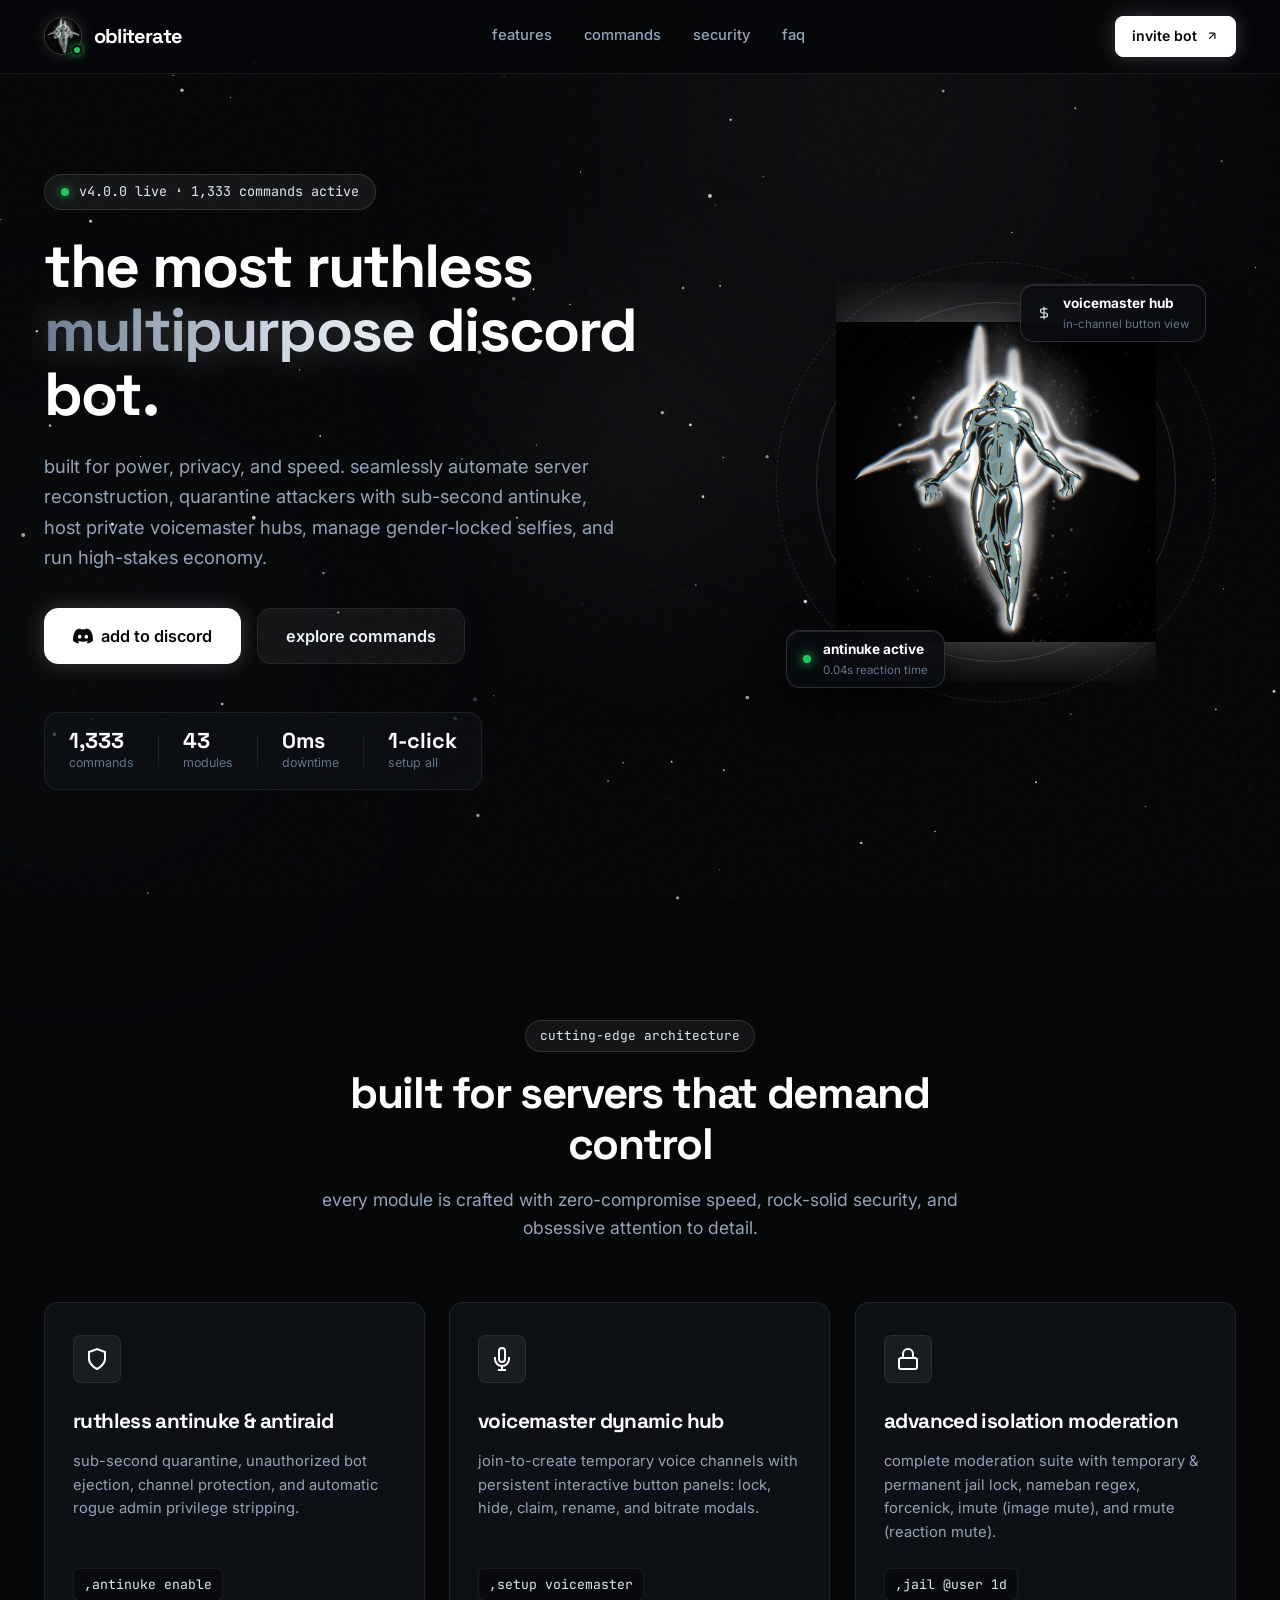
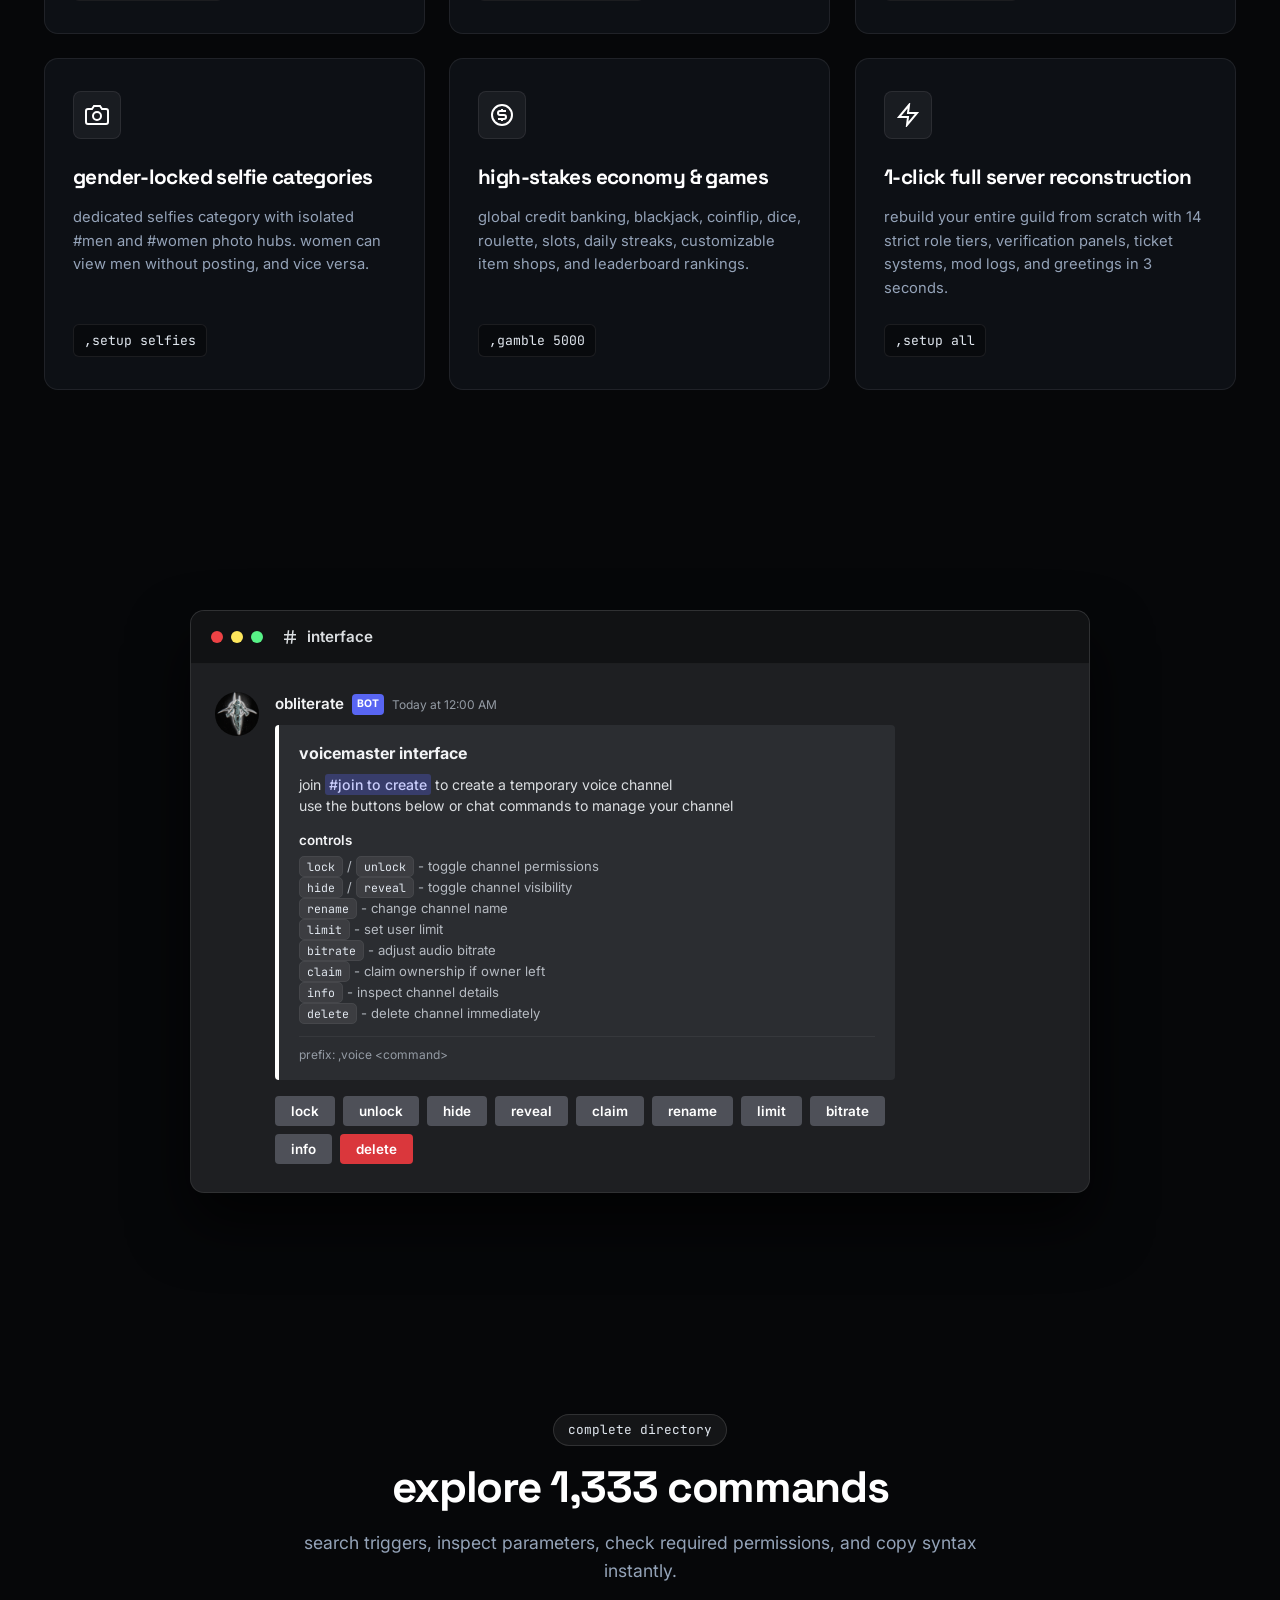
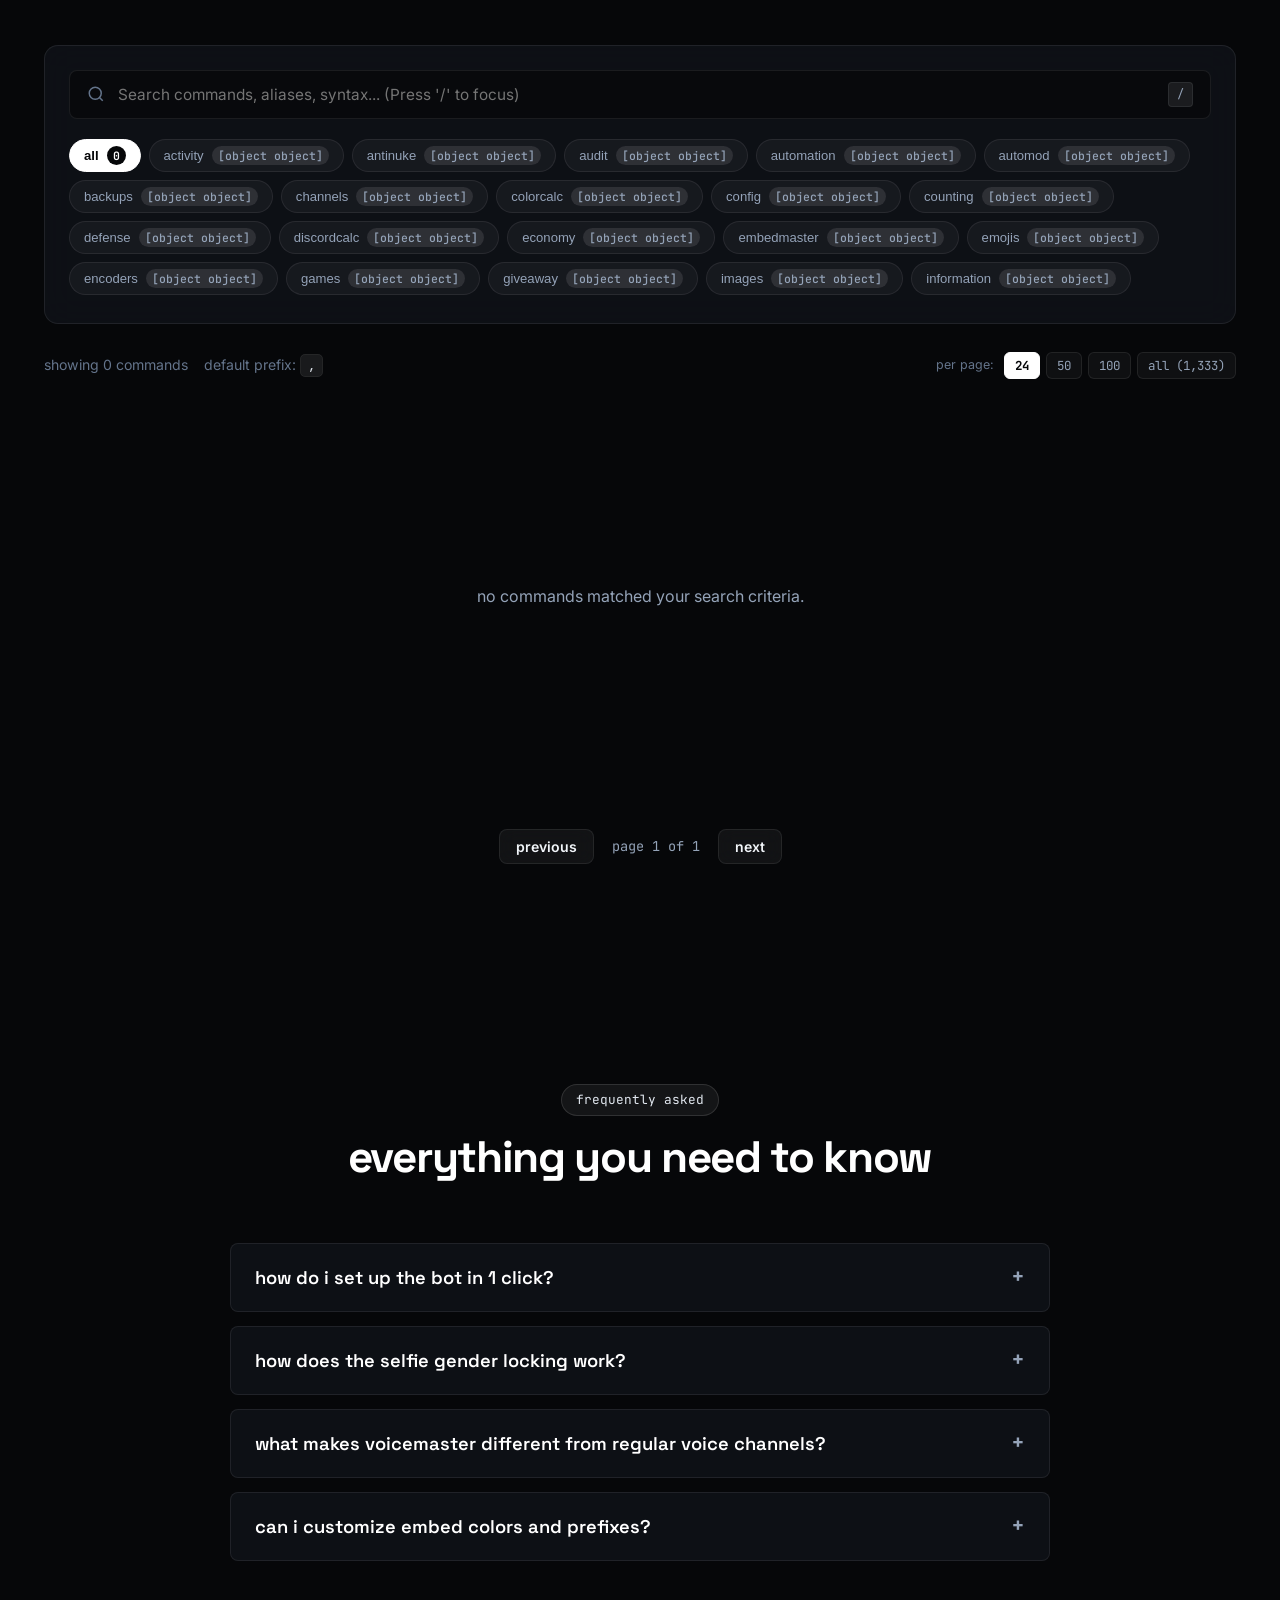
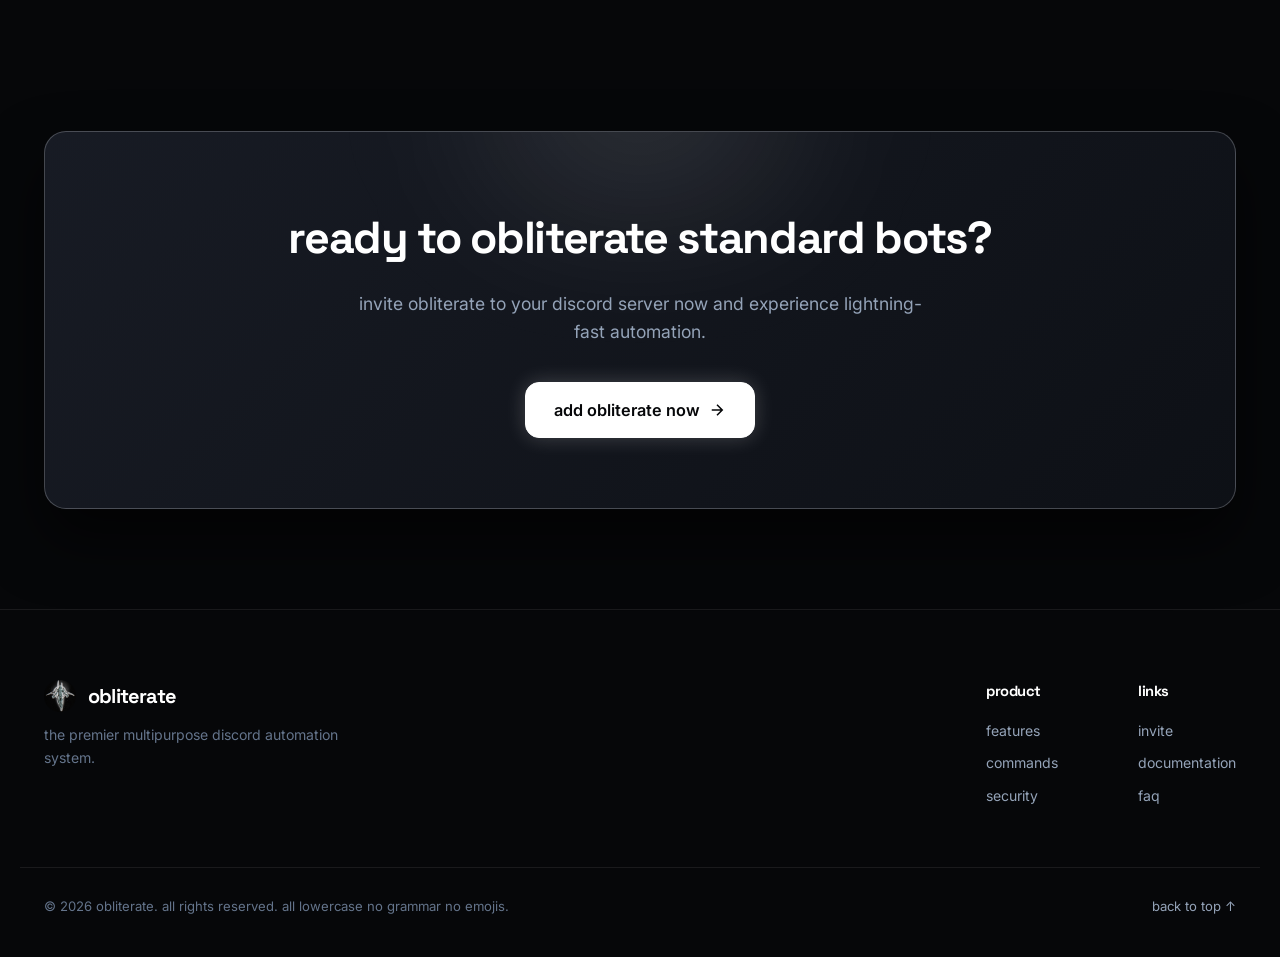
==== commit c0256886: "update website: refresh directory with 1,333 commands across 43 categories" ====
--- a/index.html
+++ b/index.html
@@ -56,7 +56,7 @@
       <div class="hero-content reveal is-visible">
         <div class="hero-badge">
           <span class="badge-dot"></span>
-          <span class="badge-text">v4.0.0 live · 1,112 commands active</span>
+          <span class="badge-text">v4.0.0 live · 1,333 commands active</span>
         </div>
 
         <h1 class="hero-title">
@@ -80,12 +80,12 @@
 
         <div class="hero-stats-row">
           <div class="stat-pill">
-            <span class="stat-num" id="stat-cmd-count">1,112</span>
+            <span class="stat-num" id="stat-cmd-count">1,333</span>
             <span class="stat-lbl">commands</span>
           </div>
           <div class="stat-divider"></div>
           <div class="stat-pill">
-            <span class="stat-num">37</span>
+            <span class="stat-num">43</span>
             <span class="stat-lbl">modules</span>
           </div>
           <div class="stat-divider"></div>
@@ -282,7 +282,7 @@
     <div class="container">
       <div class="section-header">
         <span class="section-tag">complete directory</span>
-        <h2 class="section-title">explore 1,112 commands</h2>
+        <h2 class="section-title">explore 1,333 commands</h2>
         <p class="section-sub">search triggers, inspect parameters, check required permissions, and copy syntax instantly.</p>
       </div>
 
@@ -298,7 +298,7 @@
           <!-- Dynamic Category Pills Injected via JS -->
           <button class="cat-pill active" data-category="all">
             <span>all</span>
-            <small class="pill-count" id="pill-count-all">1112</small>
+            <small class="pill-count" id="pill-count-all">1333</small>
           </button>
         </div>
       </div>
@@ -307,7 +307,7 @@
       <div class="commands-container">
         <div class="commands-meta-bar">
           <div class="meta-left">
-            <span class="results-text" id="results-count">showing 1,112 commands</span>
+            <span class="results-text" id="results-count">showing 1,333 commands</span>
             <span class="prefix-reminder">default prefix: <code>,</code></span>
           </div>
           <div class="page-size-controls">
@@ -315,7 +315,7 @@
             <button class="size-btn active" data-size="24">24</button>
             <button class="size-btn" data-size="50">50</button>
             <button class="size-btn" data-size="100">100</button>
-            <button class="size-btn" data-size="all">all (1,112)</button>
+            <button class="size-btn" data-size="all">all (1,333)</button>
           </div>
         </div>
 
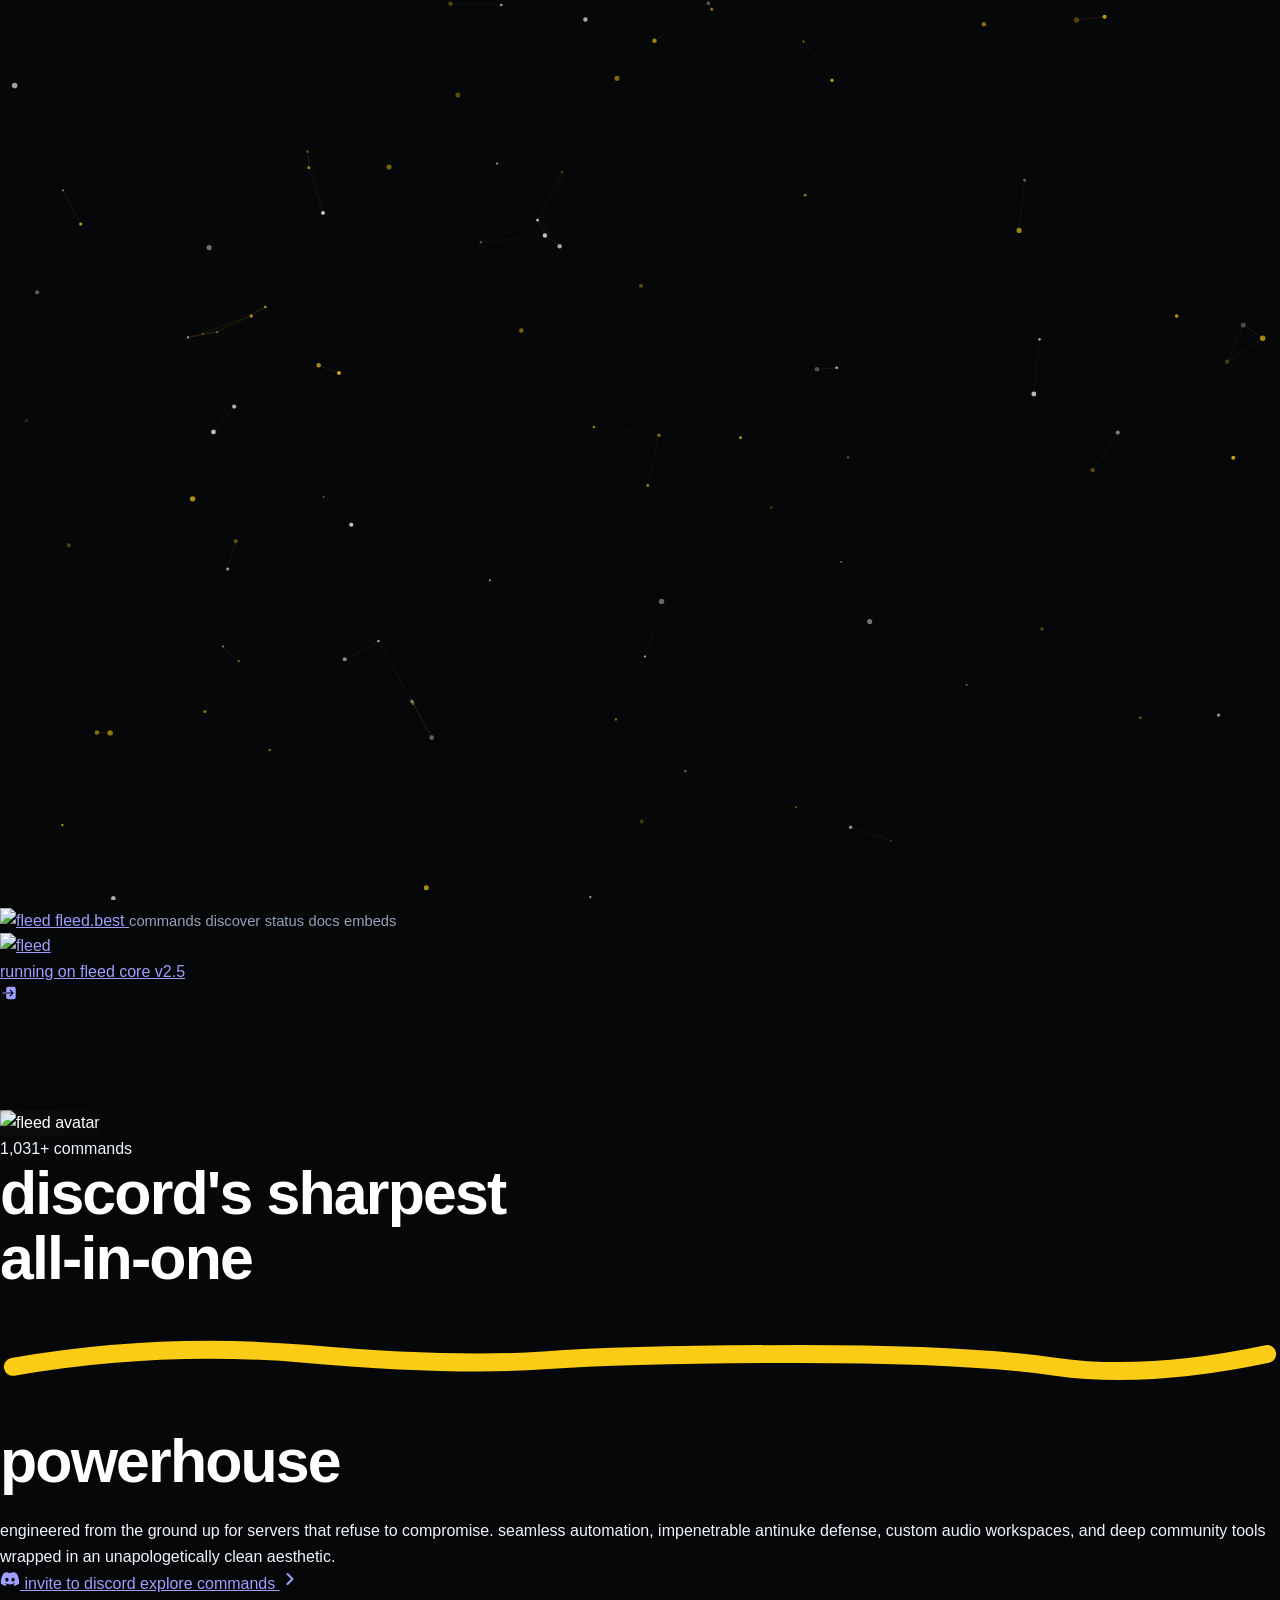
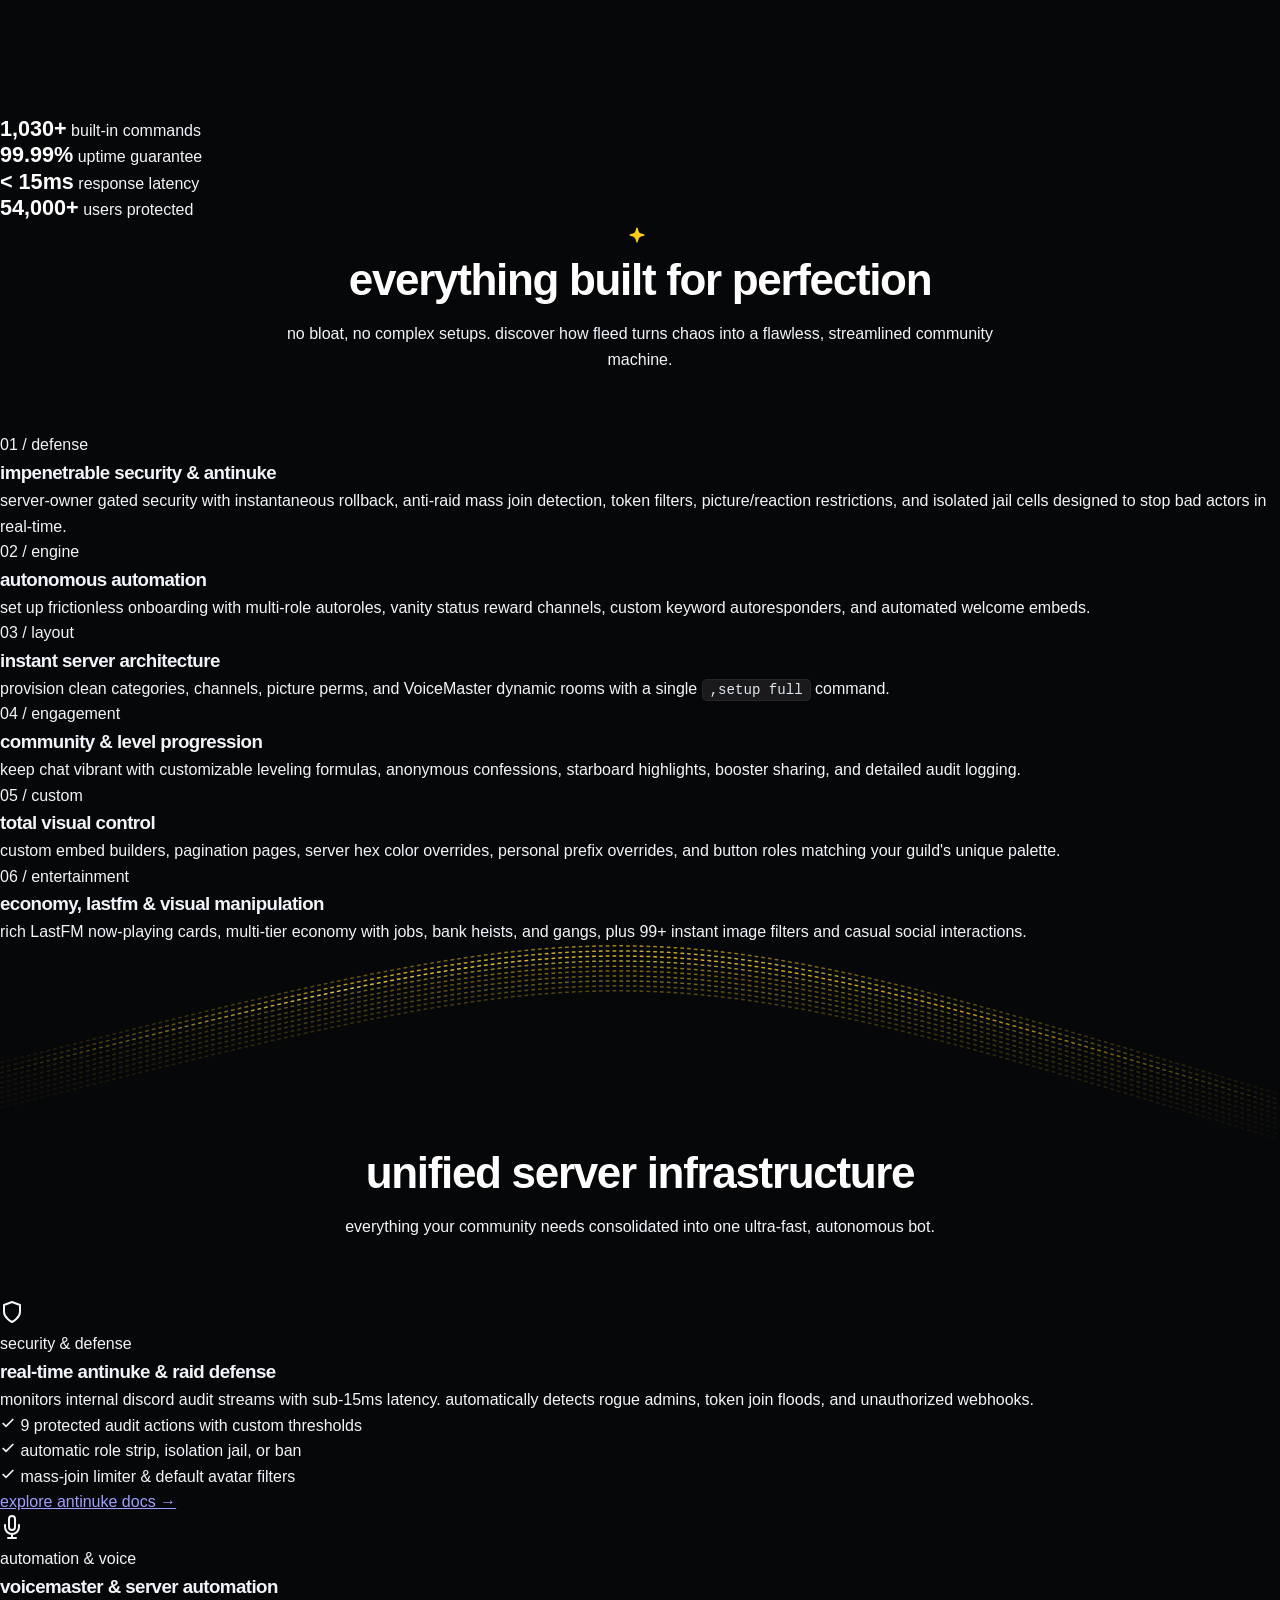
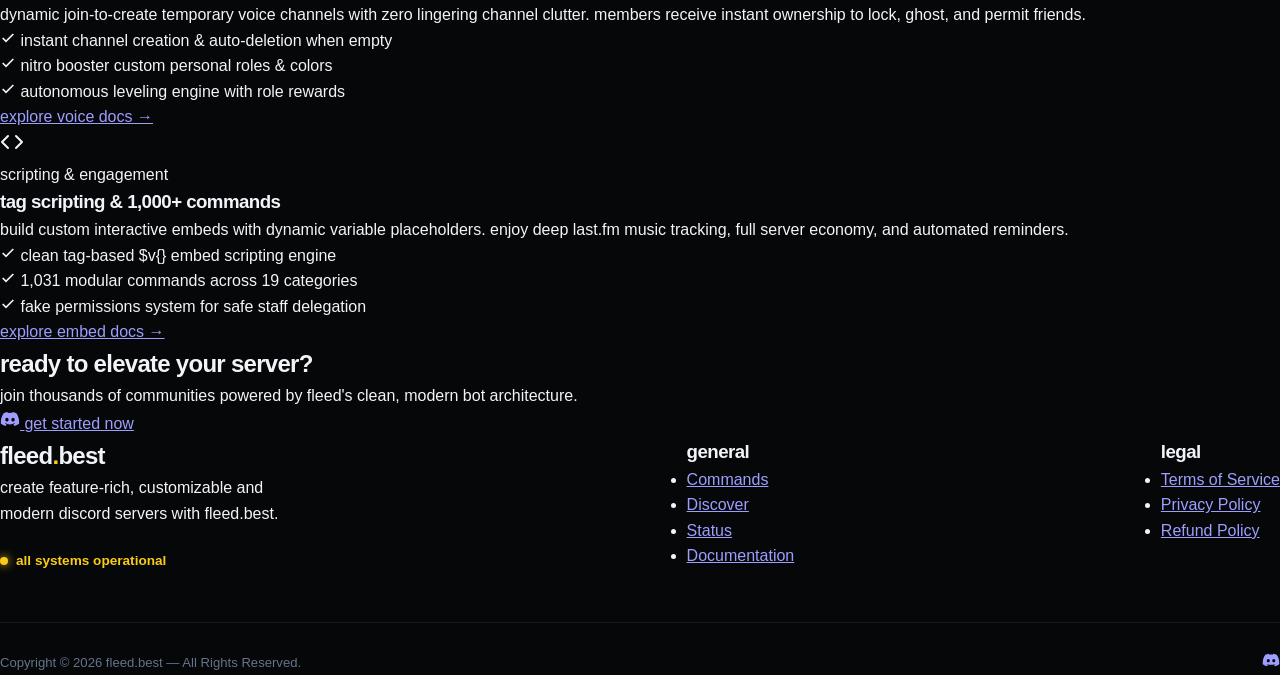
==== commit d52f292f: "Deploy latest index.html for fleed" ====
--- a/index.html
+++ b/index.html
@@ -1,449 +1,571 @@
 <!DOCTYPE html>
-<html lang="en">
+<html lang="en" class="dark">
 <head>
   <meta charset="UTF-8">
   <meta name="viewport" content="width=device-width, initial-scale=1.0">
-  <title>obliterate — the elite multipurpose discord bot</title>
-  <meta name="description" content="obliterate is a high-performance multipurpose discord bot featuring antinuke, voicemaster, advanced moderation, selfies, economy, tickets, and 1-click server reconstruction.">
-  <link rel="preconnect" href="https://fonts.googleapis.com">
-  <link rel="preconnect" href="https://fonts.gstatic.com" crossorigin>
-  <link href="https://fonts.googleapis.com/css2?family=Inter:wght@300;400;500;600;700;800;900&family=JetBrains+Mono:wght@400;500;600;700&family=Space+Grotesk:wght@500;700&display=swap" rel="stylesheet">
-  <link rel="stylesheet" href="style.css">
+  <title>fleed — the ultimate all-in-one discord companion</title>
+  <meta name="description" content="discord's most powerful all-in-one app for seamless server management, automation, and community engagement.">
+  <link rel="icon" href="./assets/fleed.png" type="image/png">
+  <link rel="stylesheet" href="./style.css">
 </head>
-<body class="dark-theme">
-  <!-- Background Canvas for Space / Particle Starfield -->
-  <canvas id="bg-canvas"></canvas>
-  <div id="cursor-glow"></div>
-  <div class="noise-overlay"></div>
-  <div class="ambient-glow glow-1"></div>
-  <div class="ambient-glow glow-2"></div>
-
-  <!-- Header / Navigation -->
-  <header class="site-header">
-    <div class="nav-container">
-      <a href="#" class="brand">
-        <div class="brand-avatar-wrap">
-          <img src="assets/avatar.png" alt="obliterate avatar" class="brand-avatar">
-          <span class="online-indicator"></span>
-        </div>
-        <span class="brand-name">obliterate</span>
+<body>
+
+  <!-- Particle Constellation Interactive Canvas -->
+  <canvas id="starfield"></canvas>
+  <div class="bg-ambient-glow"></div>
+
+  <!-- Floating Pill Navbar -->
+  <div class="navbar-wrapper">
+    <nav class="navbar-pill">
+      <div class="nav-left">
+        <a href="./index.html" class="brand-logo">
+          <img src="./assets/fleed.png" alt="fleed">
+          <span>fleed<span class="dot">.</span>best</span>
+        </a>
+        <a href="./commands.html" class="nav-link">commands</a>
+        <a href="./commands.html?cat=Server" class="nav-link">discover</a>
+        <a href="https://discord.gg/fleed" class="nav-link">status</a>
+        <a href="./docs.html" class="nav-link">docs</a>
+        <a href="./embeds.html" class="nav-link">embeds</a>
+      </div>
+
+      <div class="nav-right">
+        <a href="https://discord.com/api/oauth2/authorize?client_id=1531182961863557213&permissions=8&scope=bot%20applications.commands" target="_blank" rel="noopener" class="sponsor-badge">
+          <img src="./assets/fleed.png" alt="fleed">
+          <div class="sponsor-text">
+            <span class="sub">running on</span>
+            <span class="main">fleed core v2.5</span>
+          </div>
+        </a>
+
+        <a href="https://discord.com/api/oauth2/authorize?client_id=1531182961863557213&permissions=8&scope=bot%20applications.commands" class="btn-icon" aria-label="Login" target="_blank">
+          <svg stroke="currentColor" fill="currentColor" stroke-width="0" viewBox="0 0 512 512" height="18" width="18" xmlns="http://www.w3.org/2000/svg">
+            <path d="M392 80H232a56.06 56.06 0 0 0-56 56v104h153.37l-52.68-52.69a16 16 0 0 1 22.62-22.62l80 80a16 16 0 0 1 0 22.62l-80 80a16 16 0 0 1-22.62-22.62L329.37 272H176v104c0 32.05 33.79 56 64 56h152a56.06 56.06 0 0 0 56-56V136a56.06 56.06 0 0 0-56-56zM80 240a16 16 0 0 0 0 32h96v-32z"></path>
+          </svg>
+        </a>
+      </div>
+    </nav>
+  </div>
+
+  <!-- Hero Section -->
+  <main>
+    <section class="hero-section">
+      <!-- Animated Avatar Showcase -->
+      <div class="hero-avatar-showcase">
+        <div class="avatar-halo"></div>
+        <img src="./assets/fleed.png" alt="fleed avatar" class="hero-avatar-img">
+        <div class="status-badge-floating">
+          <span class="status-dot"></span>
+          <span>1,031+ commands</span>
+        </div>
+      </div>
+
+      <h1 class="hero-title">
+        discord's sharpest <br>
+        <span class="highlight-container">
+          all-in-one
+          <svg class="wavy-underline" viewBox="0 0 200 20" preserveAspectRatio="none">
+            <path d="M 2 12 Q 25 8, 48 10 T 85 11 T 125 10 T 165 12 T 198 10" stroke="#FACC15" stroke-width="2.8" fill="none" stroke-linecap="round" stroke-linejoin="round"></path>
+          </svg>
+        </span> powerhouse
+      </h1>
+
+      <p class="hero-subtitle">
+        engineered from the ground up for servers that refuse to compromise. seamless automation, impenetrable antinuke defense, custom audio workspaces, and deep community tools wrapped in an unapologetically clean aesthetic.
+      </p>
+
+      <div class="hero-actions">
+        <a href="https://discord.com/api/oauth2/authorize?client_id=1531182961863557213&permissions=8&scope=bot%20applications.commands" target="_blank" rel="noopener" class="btn-hero">
+          <svg stroke="currentColor" fill="currentColor" stroke-width="0" viewBox="0 0 640 512" height="20" width="20" xmlns="http://www.w3.org/2000/svg">
+            <path d="M524.531,69.836a1.5,1.5,0,0,0-.764-.7A485.065,485.065,0,0,0,404.081,32.03a1.816,1.816,0,0,0-1.923.91,337.461,337.461,0,0,0-14.9,30.6,447.848,447.848,0,0,0-134.426,0,309.541,309.541,0,0,0-15.135-30.6,1.89,1.89,0,0,0-1.924-.91A483.689,483.689,0,0,0,116.085,69.137a1.712,1.712,0,0,0-.788.676C39.068,183.651,18.186,294.69,28.43,404.354a2.016,2.016,0,0,0,.765,1.375A487.666,487.666,0,0,0,176.02,479.918a1.9,1.9,0,0,0,2.063-.676A348.2,348.2,0,0,0,208.12,430.4a1.86,1.86,0,0,0-1.019-2.588,321.173,321.173,0,0,1-45.868-21.853,1.885,1.885,0,0,1-.185-3.126c3.082-2.309,6.166-4.711,9.109-7.137a1.819,1.819,0,0,1,1.9-.256c96.229,43.917,200.41,43.917,295.5,0a1.812,1.812,0,0,1,1.924.233c2.944,2.426,6.027,4.851,9.132,7.16a1.884,1.884,0,0,1-.162,3.126,301.407,301.407,0,0,1-45.89,21.83,1.875,1.875,0,0,0-1,2.611,391.055,391.055,0,0,0,30.014,48.815,1.864,1.864,0,0,0,2.063.7A486.048,486.048,0,0,0,610.7,405.729a1.882,1.882,0,0,0,.765-1.352C623.729,277.594,590.933,167.465,524.531,69.836ZM222.491,337.58c-28.972,0-52.844-26.587-52.844-59.239S193.056,219.1,222.491,219.1c29.665,0,53.306,26.82,52.843,59.239C275.334,310.993,251.924,337.58,222.491,337.58Zm195.38,0c-28.971,0-52.843-26.587-52.843-59.239S388.437,219.1,417.871,219.1c29.667,0,53.307,26.82,52.844,59.239C470.715,310.993,447.538,337.58,417.871,337.58Z"></path>
+          </svg>
+          <span>invite to discord</span>
+        </a>
+
+        <a href="./commands.html" class="btn-hero btn-hero-secondary">
+          <span>explore commands</span>
+          <svg width="20" height="20" viewBox="0 0 24 24" fill="none" stroke="currentColor" stroke-width="2.5" stroke-linecap="round" stroke-linejoin="round">
+            <path d="M9 6l6 6-6 6"></path>
+          </svg>
+        </a>
+      </div>
+    </section>
+
+    <!-- Stats Ticker Banner -->
+    <div class="stats-banner">
+      <div class="stat-item">
+        <span class="stat-num" data-target="1031">0</span>
+        <span class="stat-label">built-in commands</span>
+      </div>
+      <div class="stat-item">
+        <span class="stat-num"><span class="gold">99.99</span>%</span>
+        <span class="stat-label">uptime guarantee</span>
+      </div>
+      <div class="stat-item">
+        <span class="stat-num"><span class="gold">&lt; 15</span>ms</span>
+        <span class="stat-label">response latency</span>
+      </div>
+      <div class="stat-item">
+        <span class="stat-num" data-target="60000">0</span>
+        <span class="stat-label">users protected</span>
+      </div>
+    </div>
+
+    <!-- Bento Grid Features Section -->
+    <section class="section-container">
+      <div class="section-header">
+        <div class="section-icon-badge">
+          <svg stroke="currentColor" fill="currentColor" stroke-width="0" viewBox="0 0 24 24" height="24" width="24" color="#FACC15">
+            <path fill-rule="evenodd" d="M9 4.5a.75.75 0 0 1 .721.544l.813 2.846a3.75 3.75 0 0 0 2.576 2.576l2.846.813a.75.75 0 0 1 0 1.442l-2.846.813a3.75 3.75 0 0 0-2.576 2.576l-.813 2.846a.75.75 0 0 1-1.442 0l-.813-2.846a3.75 3.75 0 0 0-2.576-2.576l-2.846-.813a.75.75 0 0 1 0-1.442l2.846-.813A3.75 3.75 0 0 0 7.466 7.89l.813-2.846A.75.75 0 0 1 9 4.5Z" clip-rule="evenodd"></path>
+          </svg>
+        </div>
+        <h2 class="section-title">
+          <span class="highlight-container">everything</span> built for perfection
+        </h2>
+        <p class="section-desc">
+          no bloat, no complex setups. discover how fleed turns chaos into a flawless, streamlined community machine.
+        </p>
+      </div>
+
+      <div class="bento-grid">
+        <div class="bento-card col-span-2">
+          <div>
+            <span class="bento-tag">01 / defense</span>
+            <h3>impenetrable security & antinuke</h3>
+            <p>server-owner gated security with instantaneous rollback, anti-raid mass join detection, token filters, picture/reaction restrictions, and isolated jail cells designed to stop bad actors in real-time.</p>
+          </div>
+        </div>
+
+        <div class="bento-card">
+          <div>
+            <span class="bento-tag">02 / engine</span>
+            <h3>autonomous automation</h3>
+            <p>set up frictionless onboarding with multi-role autoroles, vanity status reward channels, custom keyword autoresponders, and automated welcome embeds.</p>
+          </div>
+        </div>
+
+        <div class="bento-card">
+          <div>
+            <span class="bento-tag">03 / layout</span>
+            <h3>instant server architecture</h3>
+            <p>provision clean categories, channels, picture perms, and VoiceMaster dynamic rooms with a single <code>,setup full</code> command.</p>
+          </div>
+        </div>
+
+        <div class="bento-card">
+          <div>
+            <span class="bento-tag">04 / engagement</span>
+            <h3>community & level progression</h3>
+            <p>keep chat vibrant with customizable leveling formulas, anonymous confessions, starboard highlights, booster sharing, and detailed audit logging.</p>
+          </div>
+        </div>
+
+        <div class="bento-card">
+          <div>
+            <span class="bento-tag">05 / custom</span>
+            <h3>total visual control</h3>
+            <p>custom embed builders, pagination pages, server hex color overrides, personal prefix overrides, and button roles matching your guild's unique palette.</p>
+          </div>
+        </div>
+
+        <div class="bento-card col-span-2">
+          <div>
+            <span class="bento-tag">06 / entertainment</span>
+            <h3>economy, lastfm & visual manipulation</h3>
+            <p>rich LastFM now-playing cards, multi-tier economy with jobs, bank heists, and gangs, plus 99+ instant image filters and casual social interactions.</p>
+          </div>
+        </div>
+      </div>
+    </section>
+
+    <!-- Glowing Yellow Sine Wave Separator (Full Width Animated) -->
+    <div class="wave-divider">
+      <svg viewBox="0 0 1508 230" fill="none" xmlns="http://www.w3.org/2000/svg" preserveAspectRatio="none">
+        <path d="M1 150.533C647.552 -13.2082 742.359 -35.2261 1241.5 108.685C1319.05 131.042 1406.35 157.405 1507 187.863" stroke="url(#paint0_yellow_separator)" stroke-opacity="0.85" stroke-width="1.8" stroke-dasharray="3 5" stroke-linecap="round"></path>
+        <path d="M1 144.533C647.552 -19.2082 742.359 -41.2261 1241.5 102.685C1319.05 125.042 1406.35 151.405 1507 181.863" stroke="url(#paint1_yellow_separator)" stroke-opacity="0.75" stroke-width="1.8" stroke-dasharray="3 5" stroke-linecap="round"></path>
+        <path d="M1 138.533C647.552 -25.2082 742.359 -47.2261 1241.5 96.6845C1319.05 119.042 1406.35 145.405 1507 175.863" stroke="url(#paint2_yellow_separator)" stroke-opacity="0.65" stroke-width="1.8" stroke-dasharray="3 5" stroke-linecap="round"></path>
+        <path d="M1 156.39C748 -32.7894 758.5 -32.7894 1507 193.721" stroke="url(#paint3_yellow_separator)" stroke-opacity="0.7" stroke-width="1.8" stroke-dasharray="3 5" stroke-linecap="round"></path>
+        <path d="M1 162.535C748 -26.6449 758.5 -26.6449 1507 199.865" stroke="url(#paint4_yellow_separator)" stroke-opacity="0.6" stroke-width="1.8" stroke-dasharray="3 5" stroke-linecap="round"></path>
+        <path d="M1 168.101C748 -21.0785 758.5 -21.0785 1507 205.432" stroke="url(#paint5_yellow_separator)" stroke-opacity="0.55" stroke-width="1.8" stroke-dasharray="3 5" stroke-linecap="round"></path>
+        <path d="M1 173.957C748 -15.223 758.5 -15.223 1507 211.287" stroke="url(#paint6_yellow_separator)" stroke-opacity="0.5" stroke-width="1.8" stroke-dasharray="3 5" stroke-linecap="round"></path>
+        <path d="M1 179.814C748 -9.36561 758.5 -9.36562 1507 217.145" stroke="url(#paint7_yellow_separator)" stroke-opacity="0.45" stroke-width="1.8" stroke-dasharray="3 5" stroke-linecap="round"></path>
+        <path d="M1 185.67C748 -3.51014 758.5 -3.51015 1507 223" stroke="url(#paint8_yellow_separator)" stroke-opacity="0.4" stroke-width="1.8" stroke-dasharray="3 5" stroke-linecap="round"></path>
+        <path d="M1 191.533C748 2.35314 758.5 2.35313 1507 228.863" stroke="url(#paint9_yellow_separator)" stroke-opacity="0.35" stroke-width="1.8" stroke-dasharray="3 5" stroke-linecap="round"></path>
+        <defs>
+          <linearGradient id="paint0_yellow_separator" x1="1" y1="150" x2="1507" y2="150" gradientUnits="userSpaceOnUse">
+            <stop offset="0" stop-color="#FACC15" stop-opacity="0.1"></stop>
+            <stop offset="0.25" stop-color="#FDE047"></stop>
+            <stop offset="0.5" stop-color="#FACC15"></stop>
+            <stop offset="0.75" stop-color="#EAB308"></stop>
+            <stop offset="1" stop-color="#FACC15" stop-opacity="0.1"></stop>
+          </linearGradient>
+          <linearGradient id="paint1_yellow_separator" x1="1" y1="144" x2="1507" y2="144" gradientUnits="userSpaceOnUse">
+            <stop offset="0" stop-color="#FACC15" stop-opacity="0.1"></stop>
+            <stop offset="0.3" stop-color="#FACC15"></stop>
+            <stop offset="0.6" stop-color="#FDE047"></stop>
+            <stop offset="1" stop-color="#FACC15" stop-opacity="0.1"></stop>
+          </linearGradient>
+          <linearGradient id="paint2_yellow_separator" x1="1" y1="138" x2="1507" y2="138" gradientUnits="userSpaceOnUse">
+            <stop offset="0" stop-color="#EAB308" stop-opacity="0.1"></stop>
+            <stop offset="0.5" stop-color="#FACC15"></stop>
+            <stop offset="1" stop-color="#EAB308" stop-opacity="0.1"></stop>
+          </linearGradient>
+          <linearGradient id="paint3_yellow_separator" x1="1" y1="156" x2="1507" y2="156" gradientUnits="userSpaceOnUse">
+            <stop offset="0" stop-color="#FACC15" stop-opacity="0.1"></stop>
+            <stop offset="0.5" stop-color="#FDE047"></stop>
+            <stop offset="1" stop-color="#FACC15" stop-opacity="0.1"></stop>
+          </linearGradient>
+          <linearGradient id="paint4_yellow_separator" x1="1" y1="162" x2="1507" y2="162" gradientUnits="userSpaceOnUse">
+            <stop offset="0" stop-color="#FACC15" stop-opacity="0.1"></stop>
+            <stop offset="0.5" stop-color="#FACC15"></stop>
+            <stop offset="1" stop-color="#FACC15" stop-opacity="0.1"></stop>
+          </linearGradient>
+          <linearGradient id="paint5_yellow_separator" x1="1" y1="168" x2="1507" y2="168" gradientUnits="userSpaceOnUse">
+            <stop offset="0" stop-color="#FACC15" stop-opacity="0.1"></stop>
+            <stop offset="0.5" stop-color="#EAB308"></stop>
+            <stop offset="1" stop-color="#FACC15" stop-opacity="0.1"></stop>
+          </linearGradient>
+          <linearGradient id="paint6_yellow_separator" x1="1" y1="173" x2="1507" y2="173" gradientUnits="userSpaceOnUse">
+            <stop offset="0" stop-color="#FACC15" stop-opacity="0.1"></stop>
+            <stop offset="0.5" stop-color="#FACC15"></stop>
+            <stop offset="1" stop-color="#FACC15" stop-opacity="0.1"></stop>
+          </linearGradient>
+          <linearGradient id="paint7_yellow_separator" x1="1" y1="179" x2="1507" y2="179" gradientUnits="userSpaceOnUse">
+            <stop offset="0" stop-color="#FACC15" stop-opacity="0.1"></stop>
+            <stop offset="0.5" stop-color="#FDE047"></stop>
+            <stop offset="1" stop-color="#FACC15" stop-opacity="0.1"></stop>
+          </linearGradient>
+          <linearGradient id="paint8_yellow_separator" x1="1" y1="185" x2="1507" y2="185" gradientUnits="userSpaceOnUse">
+            <stop offset="0" stop-color="#EAB308" stop-opacity="0.1"></stop>
+            <stop offset="0.5" stop-color="#FACC15"></stop>
+            <stop offset="1" stop-color="#EAB308" stop-opacity="0.1"></stop>
+          </linearGradient>
+          <linearGradient id="paint9_yellow_separator" x1="1" y1="191" x2="1507" y2="191" gradientUnits="userSpaceOnUse">
+            <stop offset="0" stop-color="#FACC15" stop-opacity="0.1"></stop>
+            <stop offset="0.5" stop-color="#FACC15"></stop>
+            <stop offset="1" stop-color="#FACC15" stop-opacity="0.1"></stop>
+          </linearGradient>
+        </defs>
+      </svg>
+    </div>
+
+    <!-- Unified System Architecture Section -->
+    <section class="section-container">
+      <div class="section-header">
+        <h2 class="section-title">
+          <span class="highlight-container">unified</span> server infrastructure
+        </h2>
+        <p class="section-desc">
+          everything your community needs consolidated into one ultra-fast, autonomous bot.
+        </p>
+      </div>
+
+      <div class="feature-pillars-grid">
+        <!-- Pillar 1 -->
+        <div class="feature-pillar-card">
+          <div class="pillar-top">
+            <div class="pillar-icon">
+              <svg width="24" height="24" viewBox="0 0 24 24" fill="none" stroke="currentColor" stroke-width="2" stroke-linecap="round" stroke-linejoin="round">
+                <path d="M12 22s8-4 8-10V5l-8-3-8 3v7c0 6 8 10 8 10z"></path>
+              </svg>
+            </div>
+            <span class="pillar-badge">security & defense</span>
+          </div>
+
+          <h3 class="pillar-title">real-time antinuke & raid defense</h3>
+          <p class="pillar-desc">
+            monitors internal discord audit streams with sub-15ms latency. automatically detects rogue admins, token join floods, and unauthorized webhooks.
+          </p>
+
+          <ul class="pillar-list">
+            <li>
+              <svg width="16" height="16" viewBox="0 0 24 24" fill="none" stroke="currentColor" stroke-width="2.5"><polyline points="20 6 9 17 4 12"></polyline></svg>
+              <span>9 protected audit actions with custom thresholds</span>
+            </li>
+            <li>
+              <svg width="16" height="16" viewBox="0 0 24 24" fill="none" stroke="currentColor" stroke-width="2.5"><polyline points="20 6 9 17 4 12"></polyline></svg>
+              <span>automatic role strip, isolation jail, or ban</span>
+            </li>
+            <li>
+              <svg width="16" height="16" viewBox="0 0 24 24" fill="none" stroke="currentColor" stroke-width="2.5"><polyline points="20 6 9 17 4 12"></polyline></svg>
+              <span>mass-join limiter & default avatar filters</span>
+            </li>
+          </ul>
+
+          <div class="pillar-footer">
+            <a href="./docs.html?page=antinuke" class="pillar-link">explore antinuke docs →</a>
+          </div>
+        </div>
+
+        <!-- Pillar 2 -->
+        <div class="feature-pillar-card">
+          <div class="pillar-top">
+            <div class="pillar-icon">
+              <svg width="24" height="24" viewBox="0 0 24 24" fill="none" stroke="currentColor" stroke-width="2" stroke-linecap="round" stroke-linejoin="round">
+                <path d="M12 1a3 3 0 0 0-3 3v8a3 3 0 0 0 6 0V4a3 3 0 0 0-3-3z"></path>
+                <path d="M19 10v2a7 7 0 0 1-14 0v-2"></path>
+                <line x1="12" y1="19" x2="12" y2="23"></line>
+                <line x1="8" y1="23" x2="16" y2="23"></line>
+              </svg>
+            </div>
+            <span class="pillar-badge">automation & voice</span>
+          </div>
+
+          <h3 class="pillar-title">voicemaster & server automation</h3>
+          <p class="pillar-desc">
+            dynamic join-to-create temporary voice channels with zero lingering channel clutter. members receive instant ownership to lock, ghost, and permit friends.
+          </p>
+
+          <ul class="pillar-list">
+            <li>
+              <svg width="16" height="16" viewBox="0 0 24 24" fill="none" stroke="currentColor" stroke-width="2.5"><polyline points="20 6 9 17 4 12"></polyline></svg>
+              <span>instant channel creation & auto-deletion when empty</span>
+            </li>
+            <li>
+              <svg width="16" height="16" viewBox="0 0 24 24" fill="none" stroke="currentColor" stroke-width="2.5"><polyline points="20 6 9 17 4 12"></polyline></svg>
+              <span>nitro booster custom personal roles & colors</span>
+            </li>
+            <li>
+              <svg width="16" height="16" viewBox="0 0 24 24" fill="none" stroke="currentColor" stroke-width="2.5"><polyline points="20 6 9 17 4 12"></polyline></svg>
+              <span>autonomous leveling engine with role rewards</span>
+            </li>
+          </ul>
+
+          <div class="pillar-footer">
+            <a href="./docs.html?page=voicemaster" class="pillar-link">explore voice docs →</a>
+          </div>
+        </div>
+
+        <!-- Pillar 3 -->
+        <div class="feature-pillar-card">
+          <div class="pillar-top">
+            <div class="pillar-icon">
+              <svg width="24" height="24" viewBox="0 0 24 24" fill="none" stroke="currentColor" stroke-width="2" stroke-linecap="round" stroke-linejoin="round">
+                <polyline points="16 18 22 12 16 6"></polyline>
+                <polyline points="8 6 2 12 8 18"></polyline>
+              </svg>
+            </div>
+            <span class="pillar-badge">scripting & engagement</span>
+          </div>
+
+          <h3 class="pillar-title">tag scripting & 1,000+ commands</h3>
+          <p class="pillar-desc">
+            build custom interactive embeds with dynamic variable placeholders. enjoy deep last.fm music tracking, full server economy, and automated reminders.
+          </p>
+
+          <ul class="pillar-list">
+            <li>
+              <svg width="16" height="16" viewBox="0 0 24 24" fill="none" stroke="currentColor" stroke-width="2.5"><polyline points="20 6 9 17 4 12"></polyline></svg>
+              <span>clean tag-based $v{} embed scripting engine</span>
+            </li>
+            <li>
+              <svg width="16" height="16" viewBox="0 0 24 24" fill="none" stroke="currentColor" stroke-width="2.5"><polyline points="20 6 9 17 4 12"></polyline></svg>
+              <span>1,031 modular commands across 19 categories</span>
+            </li>
+            <li>
+              <svg width="16" height="16" viewBox="0 0 24 24" fill="none" stroke="currentColor" stroke-width="2.5"><polyline points="20 6 9 17 4 12"></polyline></svg>
+              <span>fake permissions system for safe staff delegation</span>
+            </li>
+          </ul>
+
+          <div class="pillar-footer">
+            <a href="./docs.html?page=embeds" class="pillar-link">explore embed docs →</a>
+          </div>
+        </div>
+      </div>
+    </section>
+
+    <!-- Bottom CTA -->
+    <div class="cta-banner">
+      <h2>ready to elevate your server?</h2>
+      <p>join thousands of communities powered by fleed's clean, modern bot architecture.</p>
+      <a href="https://discord.com/api/oauth2/authorize?client_id=1531182961863557213&permissions=8&scope=bot%20applications.commands" target="_blank" rel="noopener" class="btn-hero">
+        <svg stroke="currentColor" fill="currentColor" stroke-width="0" viewBox="0 0 640 512" height="20" width="20" xmlns="http://www.w3.org/2000/svg">
+          <path d="M524.531,69.836a1.5,1.5,0,0,0-.764-.7A485.065,485.065,0,0,0,404.081,32.03a1.816,1.816,0,0,0-1.923.91,337.461,337.461,0,0,0-14.9,30.6,447.848,447.848,0,0,0-134.426,0,309.541,309.541,0,0,0-15.135-30.6,1.89,1.89,0,0,0-1.924-.91A483.689,483.689,0,0,0,116.085,69.137a1.712,1.712,0,0,0-.788.676C39.068,183.651,18.186,294.69,28.43,404.354a2.016,2.016,0,0,0,.765,1.375A487.666,487.666,0,0,0,176.02,479.918a1.9,1.9,0,0,0,2.063-.676A348.2,348.2,0,0,0,208.12,430.4a1.86,1.86,0,0,0-1.019-2.588,321.173,321.173,0,0,1-45.868-21.853,1.885,1.885,0,0,1-.185-3.126c3.082-2.309,6.166-4.711,9.109-7.137a1.819,1.819,0,0,1,1.9-.256c96.229,43.917,200.41,43.917,295.5,0a1.812,1.812,0,0,1,1.924.233c2.944,2.426,6.027,4.851,9.132,7.16a1.884,1.884,0,0,1-.162,3.126,301.407,301.407,0,0,1-45.89,21.83,1.875,1.875,0,0,0-1,2.611,391.055,391.055,0,0,0,30.014,48.815,1.864,1.864,0,0,0,2.063.7A486.048,486.048,0,0,0,610.7,405.729a1.882,1.882,0,0,0,.765-1.352C623.729,277.594,590.933,167.465,524.531,69.836ZM222.491,337.58c-28.972,0-52.844-26.587-52.844-59.239S193.056,219.1,222.491,219.1c29.665,0,53.306,26.82,52.843,59.239C275.334,310.993,251.924,337.58,222.491,337.58Zm195.38,0c-28.971,0-52.843-26.587-52.843-59.239S388.437,219.1,417.871,219.1c29.667,0,53.307,26.82,52.844,59.239C470.715,310.993,447.538,337.58,417.871,337.58Z"></path>
+        </svg>
+        <span>get started now</span>
       </a>
-
-      <nav class="nav-links">
-        <a href="#features" class="nav-link">features</a>
-        <a href="#commands" class="nav-link">commands</a>
-        <a href="#security" class="nav-link">security</a>
-        <a href="#faq" class="nav-link">faq</a>
-      </nav>
-
-      <div class="nav-actions">
-        <a href="https://discord.com/oauth2/authorize?client_id=1531182961863557213&scope=bot%20applications.commands&permissions=8" target="_blank" class="btn btn-primary btn-sm">
-          <span>invite bot</span>
-          <svg class="btn-arrow" width="14" height="14" viewBox="0 0 24 24" fill="none" stroke="currentColor" stroke-width="2"><path d="M7 17L17 7M17 7H7M17 7V17"/></svg>
+    </div>
+  </main>
+
+  <!-- Footer -->
+  <footer>
+    <div class="footer-container">
+      <div class="footer-brand">
+        <h2>fleed<span style="color: #FACC15;">.</span>best</h2>
+        <p>create feature-rich, customizable and modern discord servers with fleed.best.</p>
+        <div style="margin-top: 1.5rem; display: flex; align-items: center; gap: 0.5rem; color: #FACC15; font-size: 0.85rem; font-weight: 600;">
+          <span style="width: 8px; height: 8px; border-radius: 50%; background: #FACC15; box-shadow: 0 0 10px #FACC15;"></span>
+          all systems operational
+        </div>
+      </div>
+
+      <div class="footer-col">
+        <h3>General</h3>
+        <ul>
+          <li><a href="./commands.html">Commands</a></li>
+          <li><a href="./index.html">Discover</a></li>
+          <li><a href="https://discord.gg/fleed">Status</a></li>
+          <li><a href="./commands.html">Documentation</a></li>
+        </ul>
+      </div>
+
+      <div class="footer-col">
+        <h3>Legal</h3>
+        <ul>
+          <li><a href="#">Terms of Service</a></li>
+          <li><a href="#">Privacy Policy</a></li>
+          <li><a href="#">Refund Policy</a></li>
+        </ul>
+      </div>
+    </div>
+
+    <div class="footer-bottom">
+      <span>Copyright © 2026 fleed.best — All Rights Reserved.</span>
+      <div class="social-links">
+        <a href="https://discord.gg/fleed" target="_blank" aria-label="Discord">
+          <svg stroke="currentColor" fill="currentColor" stroke-width="0" viewBox="0 0 640 512" height="18" width="18" xmlns="http://www.w3.org/2000/svg">
+            <path d="M524.531,69.836a1.5,1.5,0,0,0-.764-.7A485.065,485.065,0,0,0,404.081,32.03a1.816,1.816,0,0,0-1.923.91,337.461,337.461,0,0,0-14.9,30.6,447.848,447.848,0,0,0-134.426,0,309.541,309.541,0,0,0-15.135-30.6,1.89,1.89,0,0,0-1.924-.91A483.689,483.689,0,0,0,116.085,69.137a1.712,1.712,0,0,0-.788.676C39.068,183.651,18.186,294.69,28.43,404.354a2.016,2.016,0,0,0,.765,1.375A487.666,487.666,0,0,0,176.02,479.918a1.9,1.9,0,0,0,2.063-.676A348.2,348.2,0,0,0,208.12,430.4a1.86,1.86,0,0,0-1.019-2.588,321.173,321.173,0,0,1-45.868-21.853,1.885,1.885,0,0,1-.185-3.126c3.082-2.309,6.166-4.711,9.109-7.137a1.819,1.819,0,0,1,1.9-.256c96.229,43.917,200.41,43.917,295.5,0a1.812,1.812,0,0,1,1.924.233c2.944,2.426,6.027,4.851,9.132,7.16a1.884,1.884,0,0,1-.162,3.126,301.407,301.407,0,0,1-45.89,21.83,1.875,1.875,0,0,0-1,2.611,391.055,391.055,0,0,0,30.014,48.815,1.864,1.864,0,0,0,2.063.7A486.048,486.048,0,0,0,610.7,405.729a1.882,1.882,0,0,0,.765-1.352C623.729,277.594,590.933,167.465,524.531,69.836ZM222.491,337.58c-28.972,0-52.844-26.587-52.844-59.239S193.056,219.1,222.491,219.1c29.665,0,53.306,26.82,52.843,59.239C275.334,310.993,251.924,337.58,222.491,337.58Zm195.38,0c-28.971,0-52.843-26.587-52.843-59.239S388.437,219.1,417.871,219.1c29.667,0,53.307,26.82,52.844,59.239C470.715,310.993,447.538,337.58,417.871,337.58Z"></path>
+          </svg>
         </a>
       </div>
-
-      <button class="mobile-toggle" aria-label="Toggle menu">
-        <span></span>
-        <span></span>
-      </button>
-    </div>
-  </header>
-
-  <!-- Hero Section -->
-  <section class="hero-section">
-    <div class="container hero-container">
-      <div class="hero-content reveal is-visible">
-        <div class="hero-badge">
-          <span class="badge-dot"></span>
-          <span class="badge-text">v4.0.0 live · 1,333 commands active</span>
-        </div>
-
-        <h1 class="hero-title">
-          the most ruthless <br>
-          <span class="metallic-text">multipurpose</span> discord bot.
-        </h1>
-
-        <p class="hero-desc">
-          built for power, privacy, and speed. seamlessly automate server reconstruction, quarantine attackers with sub-second antinuke, host private voicemaster hubs, manage gender-locked selfies, and run high-stakes economy.
-        </p>
-
-        <div class="hero-buttons">
-          <a href="https://discord.com/oauth2/authorize?client_id=1531182961863557213&scope=bot%20applications.commands&permissions=8" target="_blank" class="btn btn-primary btn-lg glow-btn">
-            <svg width="20" height="20" viewBox="0 0 24 24" fill="currentColor"><path d="M20.317 4.37a19.791 19.791 0 0 0-4.885-1.515.074.074 0 0 0-.079.037c-.21.375-.444.864-.608 1.25a18.27 18.27 0 0 0-5.487 0 12.64 12.64 0 0 0-.617-1.25.077.077 0 0 0-.079-.037A19.736 19.736 0 0 0 3.677 4.37a.07.07 0 0 0-.032.027C.533 9.046-.32 13.58.099 18.057a.082.082 0 0 0 .031.057 19.9 19.9 0 0 0 5.993 3.03.078.078 0 0 0 .084-.028c.462-.63.874-1.295 1.226-1.994.021-.041.001-.09-.041-.106a13.107 13.107 0 0 1-1.872-.892.077.077 0 0 1-.008-.128 10.2 10.2 0 0 0 .372-.292.074.074 0 0 1 .077-.01c3.929 1.793 8.18 1.793 12.061 0a.074.074 0 0 1 .078.01c.12.098.246.198.373.292a.077.077 0 0 1-.006.127 12.299 12.299 0 0 1-1.873.893.077.077 0 0 0-.041.107c.36.698.772 1.362 1.225 1.993a.076.076 0 0 0 .084.028 19.839 19.839 0 0 0 6.002-3.03.077.077 0 0 0 .032-.054c.5-5.177-.838-9.674-3.549-13.66a.061.061 0 0 0-.031-.028zM8.02 15.33c-1.183 0-2.157-1.085-2.157-2.419 0-1.333.956-2.419 2.157-2.419 1.21 0 2.176 1.096 2.157 2.42 0 1.333-.956 2.418-2.157 2.418zm7.975 0c-1.183 0-2.157-1.085-2.157-2.419 0-1.333.955-2.419 2.157-2.419 1.21 0 2.176 1.096 2.157 2.42 0 1.333-.946 2.418-2.157 2.418z"/></svg>
-            <span>add to discord</span>
-          </a>
-          <a href="#commands" class="btn btn-secondary btn-lg">
-            <span>explore commands</span>
-          </a>
-        </div>
-
-        <div class="hero-stats-row">
-          <div class="stat-pill">
-            <span class="stat-num" id="stat-cmd-count">1,333</span>
-            <span class="stat-lbl">commands</span>
-          </div>
-          <div class="stat-divider"></div>
-          <div class="stat-pill">
-            <span class="stat-num">43</span>
-            <span class="stat-lbl">modules</span>
-          </div>
-          <div class="stat-divider"></div>
-          <div class="stat-pill">
-            <span class="stat-num">0ms</span>
-            <span class="stat-lbl">downtime</span>
-          </div>
-          <div class="stat-divider"></div>
-          <div class="stat-pill">
-            <span class="stat-num">1-click</span>
-            <span class="stat-lbl">setup all</span>
-          </div>
-        </div>
-      </div>
-
-      <div class="hero-visual reveal reveal-delay-2 is-visible">
-        <div class="avatar-card-container">
-          <div class="aura-ring ring-outer"></div>
-          <div class="aura-ring ring-middle"></div>
-          <div class="aura-ring ring-inner"></div>
-          <div class="sparkle-orbit spark-1"></div>
-          <div class="sparkle-orbit spark-2"></div>
-          <div class="sparkle-orbit spark-3"></div>
-          
-          <div class="hero-avatar-box" id="avatar-box">
-            <img src="assets/avatar.png" alt="obliterate celestial figure" class="hero-avatar-img">
-            <div class="avatar-glass-backdrop"></div>
-          </div>
-
-          <div class="floating-chip chip-1">
-            <span class="chip-status"></span>
-            <div class="chip-text">
-              <strong>antinuke active</strong>
-              <small>0.04s reaction time</small>
-            </div>
-          </div>
-
-          <div class="floating-chip chip-2">
-            <div class="chip-icon">
-              <svg width="14" height="14" viewBox="0 0 24 24" fill="none" stroke="currentColor" stroke-width="2" stroke-linecap="round" stroke-linejoin="round"><path d="M12 2v20M17 5H9.5a3.5 3.5 0 0 0 0 7h5a3.5 3.5 0 0 1 0 7H6"/></svg>
-            </div>
-            <div class="chip-text">
-              <strong>voicemaster hub</strong>
-              <small>in-channel button view</small>
-            </div>
-          </div>
-        </div>
-      </div>
-    </div>
-  </section>
-
-  <!-- Feature Grid -->
-  <section class="section features-section" id="features">
-    <div class="container">
-      <div class="section-header">
-        <span class="section-tag">cutting-edge architecture</span>
-        <h2 class="section-title">built for servers that demand control</h2>
-        <p class="section-sub">every module is crafted with zero-compromise speed, rock-solid security, and obsessive attention to detail.</p>
-      </div>
-
-      <div class="features-grid">
-        <!-- Feature 1 -->
-        <div class="feature-card">
-          <div class="feature-icon-wrap">
-            <svg width="24" height="24" viewBox="0 0 24 24" fill="none" stroke="currentColor" stroke-width="2"><path d="M12 22s8-4 8-10V5l-8-3-8 3v7c0 6 8 10 8 10z"/></svg>
-          </div>
-          <h3 class="feature-title">ruthless antinuke & antiraid</h3>
-          <p class="feature-desc">sub-second quarantine, unauthorized bot ejection, channel protection, and automatic rogue admin privilege stripping.</p>
-          <div class="feature-cmd"><code>,antinuke enable</code></div>
-        </div>
-
-        <!-- Feature 2 -->
-        <div class="feature-card">
-          <div class="feature-icon-wrap">
-            <svg width="24" height="24" viewBox="0 0 24 24" fill="none" stroke="currentColor" stroke-width="2"><path d="M12 1a3 3 0 0 0-3 3v8a3 3 0 0 0 6 0V4a3 3 0 0 0-3-3z"/><path d="M19 10v2a7 7 0 0 1-14 0v-2"/><line x1="12" y1="19" x2="12" y2="23"/><line x1="8" y1="23" x2="16" y2="23"/></svg>
-          </div>
-          <h3 class="feature-title">voicemaster dynamic hub</h3>
-          <p class="feature-desc">join-to-create temporary voice channels with persistent interactive button panels: lock, hide, claim, rename, and bitrate modals.</p>
-          <div class="feature-cmd"><code>,setup voicemaster</code></div>
-        </div>
-
-        <!-- Feature 3 -->
-        <div class="feature-card">
-          <div class="feature-icon-wrap">
-            <svg width="24" height="24" viewBox="0 0 24 24" fill="none" stroke="currentColor" stroke-width="2"><rect x="3" y="11" width="18" height="11" rx="2" ry="2"/><path d="M7 11V7a5 5 0 0 1 10 0v4"/></svg>
-          </div>
-          <h3 class="feature-title">advanced isolation moderation</h3>
-          <p class="feature-desc">complete moderation suite with temporary & permanent jail lock, nameban regex, forcenick, imute (image mute), and rmute (reaction mute).</p>
-          <div class="feature-cmd"><code>,jail @user 1d</code></div>
-        </div>
-
-        <!-- Feature 4 -->
-        <div class="feature-card">
-          <div class="feature-icon-wrap">
-            <svg width="24" height="24" viewBox="0 0 24 24" fill="none" stroke="currentColor" stroke-width="2"><path d="M23 19a2 2 0 0 1-2 2H3a2 2 0 0 1-2-2V8a2 2 0 0 1 2-2h4l2-3h6l2 3h4a2 2 0 0 1 2 2z"/><circle cx="12" cy="13" r="4"/></svg>
-          </div>
-          <h3 class="feature-title">gender-locked selfie categories</h3>
-          <p class="feature-desc">dedicated selfies category with isolated #men and #women photo hubs. women can view men without posting, and vice versa.</p>
-          <div class="feature-cmd"><code>,setup selfies</code></div>
-        </div>
-
-        <!-- Feature 5 -->
-        <div class="feature-card">
-          <div class="feature-icon-wrap">
-            <svg width="24" height="24" viewBox="0 0 24 24" fill="none" stroke="currentColor" stroke-width="2"><circle cx="12" cy="12" r="10"/><path d="M16 8h-6a2 2 0 1 0 0 4h4a2 2 0 1 1 0 4H8"/><line x1="12" y1="6" x2="12" y2="8"/><line x1="12" y1="16" x2="12" y2="18"/></svg>
-          </div>
-          <h3 class="feature-title">high-stakes economy & games</h3>
-          <p class="feature-desc">global credit banking, blackjack, coinflip, dice, roulette, slots, daily streaks, customizable item shops, and leaderboard rankings.</p>
-          <div class="feature-cmd"><code>,gamble 5000</code></div>
-        </div>
-
-        <!-- Feature 6 -->
-        <div class="feature-card">
-          <div class="feature-icon-wrap">
-            <svg width="24" height="24" viewBox="0 0 24 24" fill="none" stroke="currentColor" stroke-width="2"><polygon points="13 2 3 14 12 14 11 22 21 10 12 10 13 2"/></svg>
-          </div>
-          <h3 class="feature-title">1-click full server reconstruction</h3>
-          <p class="feature-desc">rebuild your entire guild from scratch with 14 strict role tiers, verification panels, ticket systems, mod logs, and greetings in 3 seconds.</p>
-          <div class="feature-cmd"><code>,setup all</code></div>
-        </div>
-      </div>
-    </div>
-  </section>
-
-  <!-- Discord Interface Preview Mockup -->
-  <section class="section preview-section" id="security">
-    <div class="container">
-      <div class="discord-mockup-wrapper">
-        <div class="discord-window">
-          <div class="discord-header">
-            <div class="discord-traffic-lights">
-              <span></span><span></span><span></span>
-            </div>
-            <div class="discord-channel-title">
-              <svg width="18" height="18" viewBox="0 0 24 24" fill="none" stroke="currentColor" stroke-width="2"><line x1="4" y1="9" x2="20" y2="9"/><line x1="4" y1="15" x2="20" y2="15"/><line x1="10" y1="3" x2="8" y2="21"/><line x1="16" y1="3" x2="14" y2="21"/></svg>
-              <span>interface</span>
-            </div>
-          </div>
-
-          <div class="discord-body">
-            <!-- Bot Message -->
-            <div class="discord-msg">
-              <img src="assets/avatar.png" alt="obliterate" class="msg-avatar">
-              <div class="msg-content">
-                <div class="msg-author-row">
-                  <span class="msg-author">obliterate</span>
-                  <span class="msg-tag">BOT</span>
-                  <span class="msg-time">Today at 12:00 AM</span>
-                </div>
-                
-                <!-- Embed -->
-                <div class="discord-embed">
-                  <div class="embed-title">voicemaster interface</div>
-                  <div class="embed-desc">join <span class="mention">#Join to Create</span> to create a temporary voice channel<br>use the buttons below or chat commands to manage your channel</div>
-                  <div class="embed-field">
-                    <div class="field-name">controls</div>
-                    <div class="field-value">
-                      <code>lock</code> / <code>unlock</code> - toggle channel permissions<br>
-                      <code>hide</code> / <code>reveal</code> - toggle channel visibility<br>
-                      <code>rename</code> - change channel name<br>
-                      <code>limit</code> - set user limit<br>
-                      <code>bitrate</code> - adjust audio bitrate<br>
-                      <code>claim</code> - claim ownership if owner left<br>
-                      <code>info</code> - inspect channel details<br>
-                      <code>delete</code> - delete channel immediately
-                    </div>
-                  </div>
-                  <div class="embed-footer">prefix: ,voice &lt;command&gt;</div>
-                </div>
-
-                <!-- Interactive Buttons Mockup -->
-                <div class="discord-buttons-grid">
-                  <button class="discord-btn secondary">lock</button>
-                  <button class="discord-btn secondary">unlock</button>
-                  <button class="discord-btn secondary">hide</button>
-                  <button class="discord-btn secondary">reveal</button>
-                  <button class="discord-btn secondary">claim</button>
-                  <button class="discord-btn secondary">rename</button>
-                  <button class="discord-btn secondary">limit</button>
-                  <button class="discord-btn secondary">bitrate</button>
-                  <button class="discord-btn secondary">info</button>
-                  <button class="discord-btn danger">delete</button>
-                </div>
-              </div>
-            </div>
-          </div>
-        </div>
-      </div>
-    </div>
-  </section>
-
-  <!-- Commands Explorer -->
-  <section class="section commands-section" id="commands">
-    <div class="container">
-      <div class="section-header">
-        <span class="section-tag">complete directory</span>
-        <h2 class="section-title">explore 1,333 commands</h2>
-        <p class="section-sub">search triggers, inspect parameters, check required permissions, and copy syntax instantly.</p>
-      </div>
-
-      <!-- Command Filter & Search Bar -->
-      <div class="commands-control-panel">
-        <div class="search-box">
-          <svg class="search-icon" width="18" height="18" viewBox="0 0 24 24" fill="none" stroke="currentColor" stroke-width="2"><circle cx="11" cy="11" r="8"/><line x1="21" y1="21" x2="16.65" y2="16.65"/></svg>
-          <input type="text" id="cmd-search-input" placeholder="Search commands, aliases, syntax... (Press '/' to focus)" autocomplete="off">
-          <span class="search-shortcut">/</span>
-        </div>
-
-        <div class="category-pills" id="category-pills-container">
-          <!-- Dynamic Category Pills Injected via JS -->
-          <button class="cat-pill active" data-category="all">
-            <span>all</span>
-            <small class="pill-count" id="pill-count-all">1333</small>
-          </button>
-        </div>
-      </div>
-
-      <!-- Commands Display Container -->
-      <div class="commands-container">
-        <div class="commands-meta-bar">
-          <div class="meta-left">
-            <span class="results-text" id="results-count">showing 1,333 commands</span>
-            <span class="prefix-reminder">default prefix: <code>,</code></span>
-          </div>
-          <div class="page-size-controls">
-            <span class="page-size-label">per page:</span>
-            <button class="size-btn active" data-size="24">24</button>
-            <button class="size-btn" data-size="50">50</button>
-            <button class="size-btn" data-size="100">100</button>
-            <button class="size-btn" data-size="all">all (1,333)</button>
-          </div>
-        </div>
-
-        <div class="commands-grid" id="commands-grid">
-          <!-- Commands Cards injected via JS -->
-          <div class="loading-state">
-            <div class="spinner"></div>
-            <span>loading obliterate command registry...</span>
-          </div>
-        </div>
-
-        <div class="pagination-wrapper" id="pagination-wrapper">
-          <button class="btn btn-secondary btn-sm" id="btn-prev-page">previous</button>
-          <span class="page-indicator" id="page-indicator">page 1 of 47</span>
-          <button class="btn btn-secondary btn-sm" id="btn-next-page">next</button>
-        </div>
-      </div>
-    </div>
-  </section>
-
-  <!-- FAQ Section -->
-  <section class="section faq-section" id="faq">
-    <div class="container">
-      <div class="section-header">
-        <span class="section-tag">frequently asked</span>
-        <h2 class="section-title">everything you need to know</h2>
-      </div>
-
-      <div class="faq-accordion">
-        <div class="faq-item">
-          <button class="faq-question">
-            <span>how do i set up the bot in 1 click?</span>
-            <span class="faq-arrow">+</span>
-          </button>
-          <div class="faq-answer">
-            <p>simply invite obliterate with administrator permissions and type <code>,setup all</code>. the bot will automatically construct 14 permission-locked roles, create information, chat, selfies, and staff categories, post verification button panels, and initialize voicemaster.</p>
-          </div>
-        </div>
-
-        <div class="faq-item">
-          <button class="faq-question">
-            <span>how does the selfie gender locking work?</span>
-            <span class="faq-arrow">+</span>
-          </button>
-          <div class="faq-answer">
-            <p>when you run <code>,setup selfies</code> or <code>,setup all</code>, the bot creates a dedicated <strong>selfies</strong> category with <code>#men</code> and <code>#women</code>. members with the <code>@men</code> role can exclusively upload photos to <code>#men</code> (women can only view and react), while members with the <code>@women</code> role can exclusively upload to <code>#women</code>.</p>
-          </div>
-        </div>
-
-        <div class="faq-item">
-          <button class="faq-question">
-            <span>what makes voicemaster different from regular voice channels?</span>
-            <span class="faq-arrow">+</span>
-          </button>
-          <div class="faq-answer">
-            <p>voicemaster creates an interactive control interface inside <code>#interface</code>. whenever members connect to the join hub, obliterate gives them their own private voice channel with Discord buttons to lock, unlock, hide, rename, limit user slots, and adjust bitrate without touching server settings.</p>
-          </div>
-        </div>
-
-        <div class="faq-item">
-          <button class="faq-question">
-            <span>can i customize embed colors and prefixes?</span>
-            <span class="faq-arrow">+</span>
-          </button>
-          <div class="faq-answer">
-            <p>yes! use <code>,prefix &lt;new_prefix&gt;</code> to change the guild prefix, or <code>,selfprefix &lt;prefix&gt;</code> for a personal prefix. you can also customize embed colors with <code>,reskin</code>.</p>
-          </div>
-        </div>
-      </div>
-    </div>
-  </section>
-
-  <!-- CTA Banner -->
-  <section class="section cta-section">
-    <div class="container">
-      <div class="cta-box">
-        <div class="cta-glow"></div>
-        <h2 class="cta-title">ready to obliterate standard bots?</h2>
-        <p class="cta-desc">invite obliterate to your discord server now and experience lightning-fast automation.</p>
-        <div class="cta-actions">
-          <a href="https://discord.com/oauth2/authorize?client_id=1531182961863557213&scope=bot%20applications.commands&permissions=8" target="_blank" class="btn btn-primary btn-lg glow-btn">
-            <span>add obliterate now</span>
-            <svg width="18" height="18" viewBox="0 0 24 24" fill="none" stroke="currentColor" stroke-width="2"><path d="M5 12h14M12 5l7 7-7 7"/></svg>
-          </a>
-        </div>
-      </div>
-    </div>
-  </section>
-
-  <!-- Footer -->
-  <footer class="site-footer">
-    <div class="container footer-container">
-      <div class="footer-brand">
-        <div class="brand">
-          <img src="assets/avatar.png" alt="obliterate" class="brand-avatar-sm">
-          <span class="brand-name">obliterate</span>
-        </div>
-        <p class="footer-tagline">the premier multipurpose discord automation system.</p>
-      </div>
-
-      <div class="footer-links">
-        <div class="link-col">
-          <h4>product</h4>
-          <a href="#features">features</a>
-          <a href="#commands">commands</a>
-          <a href="#security">security</a>
-        </div>
-        <div class="link-col">
-          <h4>links</h4>
-          <a href="https://discord.com/oauth2/authorize?client_id=1531182961863557213&scope=bot%20applications.commands&permissions=8" target="_blank">invite</a>
-          <a href="#commands">documentation</a>
-          <a href="#faq">faq</a>
-        </div>
-      </div>
-    </div>
-
-    <div class="container footer-bottom">
-      <p>&copy; 2026 obliterate. all rights reserved. all lowercase no grammar no emojis.</p>
-      <a href="#" class="back-to-top">back to top ↑</a>
     </div>
   </footer>
 
-  <!-- Toast Notification for Command Copy -->
-  <div class="copy-toast" id="copy-toast">
-    <svg width="16" height="16" viewBox="0 0 24 24" fill="none" stroke="currentColor" stroke-width="2"><polyline points="20 6 9 17 4 12"/></svg>
-    <span id="toast-text">command copied to clipboard</span>
-  </div>
-
-  <script src="script.js"></script>
+  <!-- Advanced Interactive Particle Constellation Script -->
+  <script>
+    const canvas = document.getElementById('starfield');
+    const ctx = canvas.getContext('2d');
+    let width, height;
+    let particles = [];
+    let mouse = { x: null, y: null, radius: 140 };
+
+    window.addEventListener('mousemove', (e) => {
+      mouse.x = e.x;
+      mouse.y = e.y;
+    });
+
+    window.addEventListener('mouseleave', () => {
+      mouse.x = null;
+      mouse.y = null;
+    });
+
+    function init() {
+      width = canvas.width = window.innerWidth;
+      height = canvas.height = window.innerHeight;
+      particles = [];
+      const particleCount = Math.floor((width * height) / 12000);
+      for (let i = 0; i < particleCount; i++) {
+        particles.push({
+          x: Math.random() * width,
+          y: Math.random() * height,
+          size: Math.random() * 2 + 0.8,
+          color: Math.random() > 0.4 ? '#FACC15' : '#FFFFFF',
+          alpha: Math.random() * 0.6 + 0.2,
+          speedX: (Math.random() - 0.5) * 0.4,
+          speedY: (Math.random() - 0.5) * 0.4
+        });
+      }
+    }
+
+    function animate() {
+      ctx.clearRect(0, 0, width, height);
+
+      for (let i = 0; i < particles.length; i++) {
+        let p = particles[i];
+        p.x += p.speedX;
+        p.y += p.speedY;
+
+        if (p.x < 0) p.x = width;
+        if (p.x > width) p.x = 0;
+        if (p.y < 0) p.y = height;
+        if (p.y > height) p.y = 0;
+
+        // Draw particle
+        ctx.fillStyle = p.color;
+        ctx.globalAlpha = p.alpha;
+        ctx.beginPath();
+        ctx.arc(p.x, p.y, p.size, 0, Math.PI * 2);
+        ctx.fill();
+
+        // Connect nearby particles
+        for (let j = i + 1; j < particles.length; j++) {
+          let p2 = particles[j];
+          let dx = p.x - p2.x;
+          let dy = p.y - p2.y;
+          let dist = Math.sqrt(dx * dx + dy * dy);
+
+          if (dist < 100) {
+            ctx.strokeStyle = '#FACC15';
+            ctx.globalAlpha = (1 - dist / 100) * 0.15;
+            ctx.lineWidth = 0.8;
+            ctx.beginPath();
+            ctx.moveTo(p.x, p.y);
+            ctx.lineTo(p2.x, p2.y);
+            ctx.stroke();
+          }
+        }
+
+        // Mouse connection
+        if (mouse.x && mouse.y) {
+          let mdx = p.x - mouse.x;
+          let mdy = p.y - mouse.y;
+          let mdist = Math.sqrt(mdx * mdx + mdy * mdy);
+          if (mdist < mouse.radius) {
+            ctx.strokeStyle = '#FDE047';
+            ctx.globalAlpha = (1 - mdist / mouse.radius) * 0.35;
+            ctx.lineWidth = 1.2;
+            ctx.beginPath();
+            ctx.moveTo(p.x, p.y);
+            ctx.lineTo(mouse.x, mouse.y);
+            ctx.stroke();
+          }
+        }
+      }
+      ctx.globalAlpha = 1;
+      requestAnimationFrame(animate);
+    }
+
+    window.addEventListener('resize', init);
+    init();
+    animate();
+
+    // Mouse Card Spotlight effect
+    document.querySelectorAll('.bento-card').forEach(card => {
+      card.addEventListener('mousemove', (e) => {
+        const rect = card.getBoundingClientRect();
+        const x = e.clientX - rect.left;
+        const y = e.clientY - rect.top;
+        card.style.setProperty('--mouse-x', `${x}px`);
+        card.style.setProperty('--mouse-y', `${y}px`);
+      });
+    });
+
+    // Stat Count Up Animation
+    const observer = new IntersectionObserver((entries) => {
+      entries.forEach(entry => {
+        if (entry.isIntersecting) {
+          const el = entry.target;
+          const target = parseInt(el.getAttribute('data-target'));
+          if (!target) return;
+          let count = 0;
+          const speed = target / 40;
+          const updateCount = () => {
+            count += speed;
+            if (count < target) {
+              el.innerText = Math.floor(count).toLocaleString() + "+";
+              requestAnimationFrame(updateCount);
+            } else {
+              el.innerText = target.toLocaleString() + "+";
+            }
+          };
+          updateCount();
+          observer.unobserve(el);
+        }
+      });
+    }, { threshold: 0.5 });
+
+    document.querySelectorAll('.stat-num[data-target]').forEach(el => observer.observe(el));
+  </script>
 </body>
 </html>
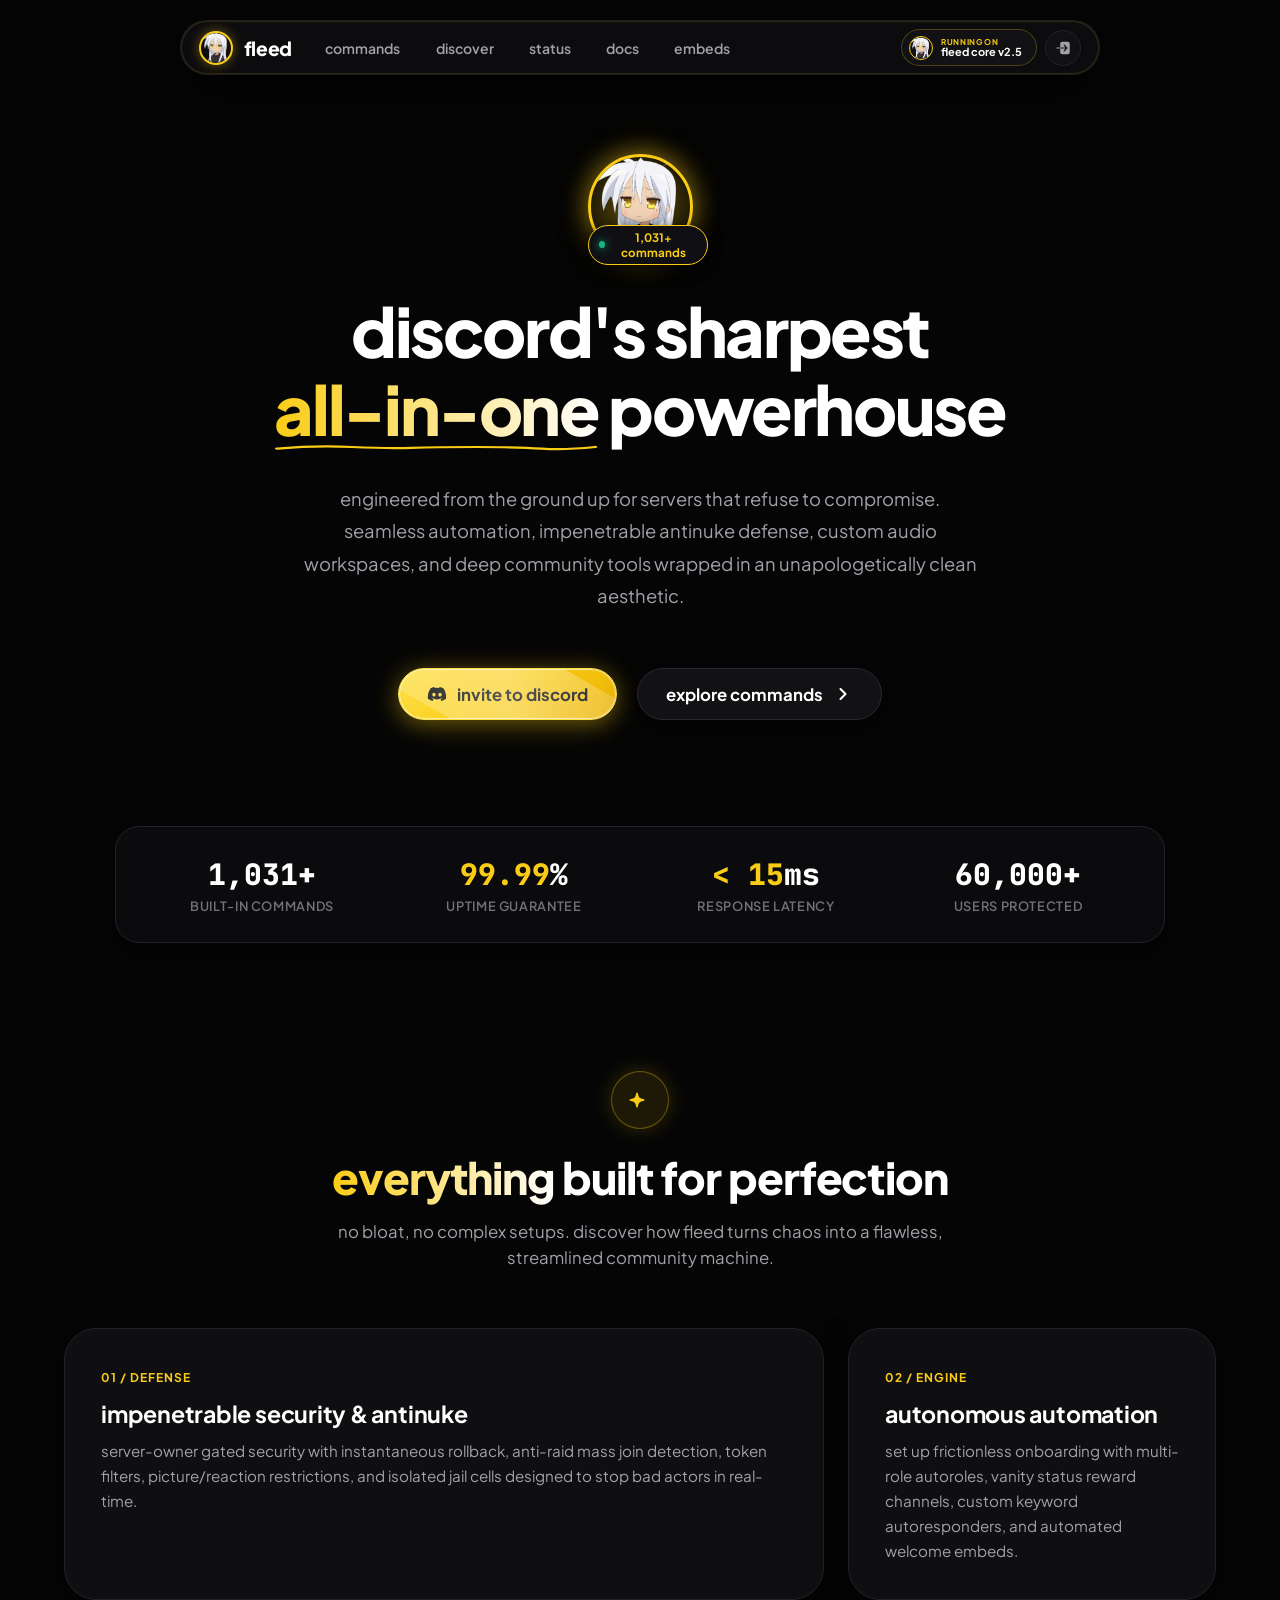
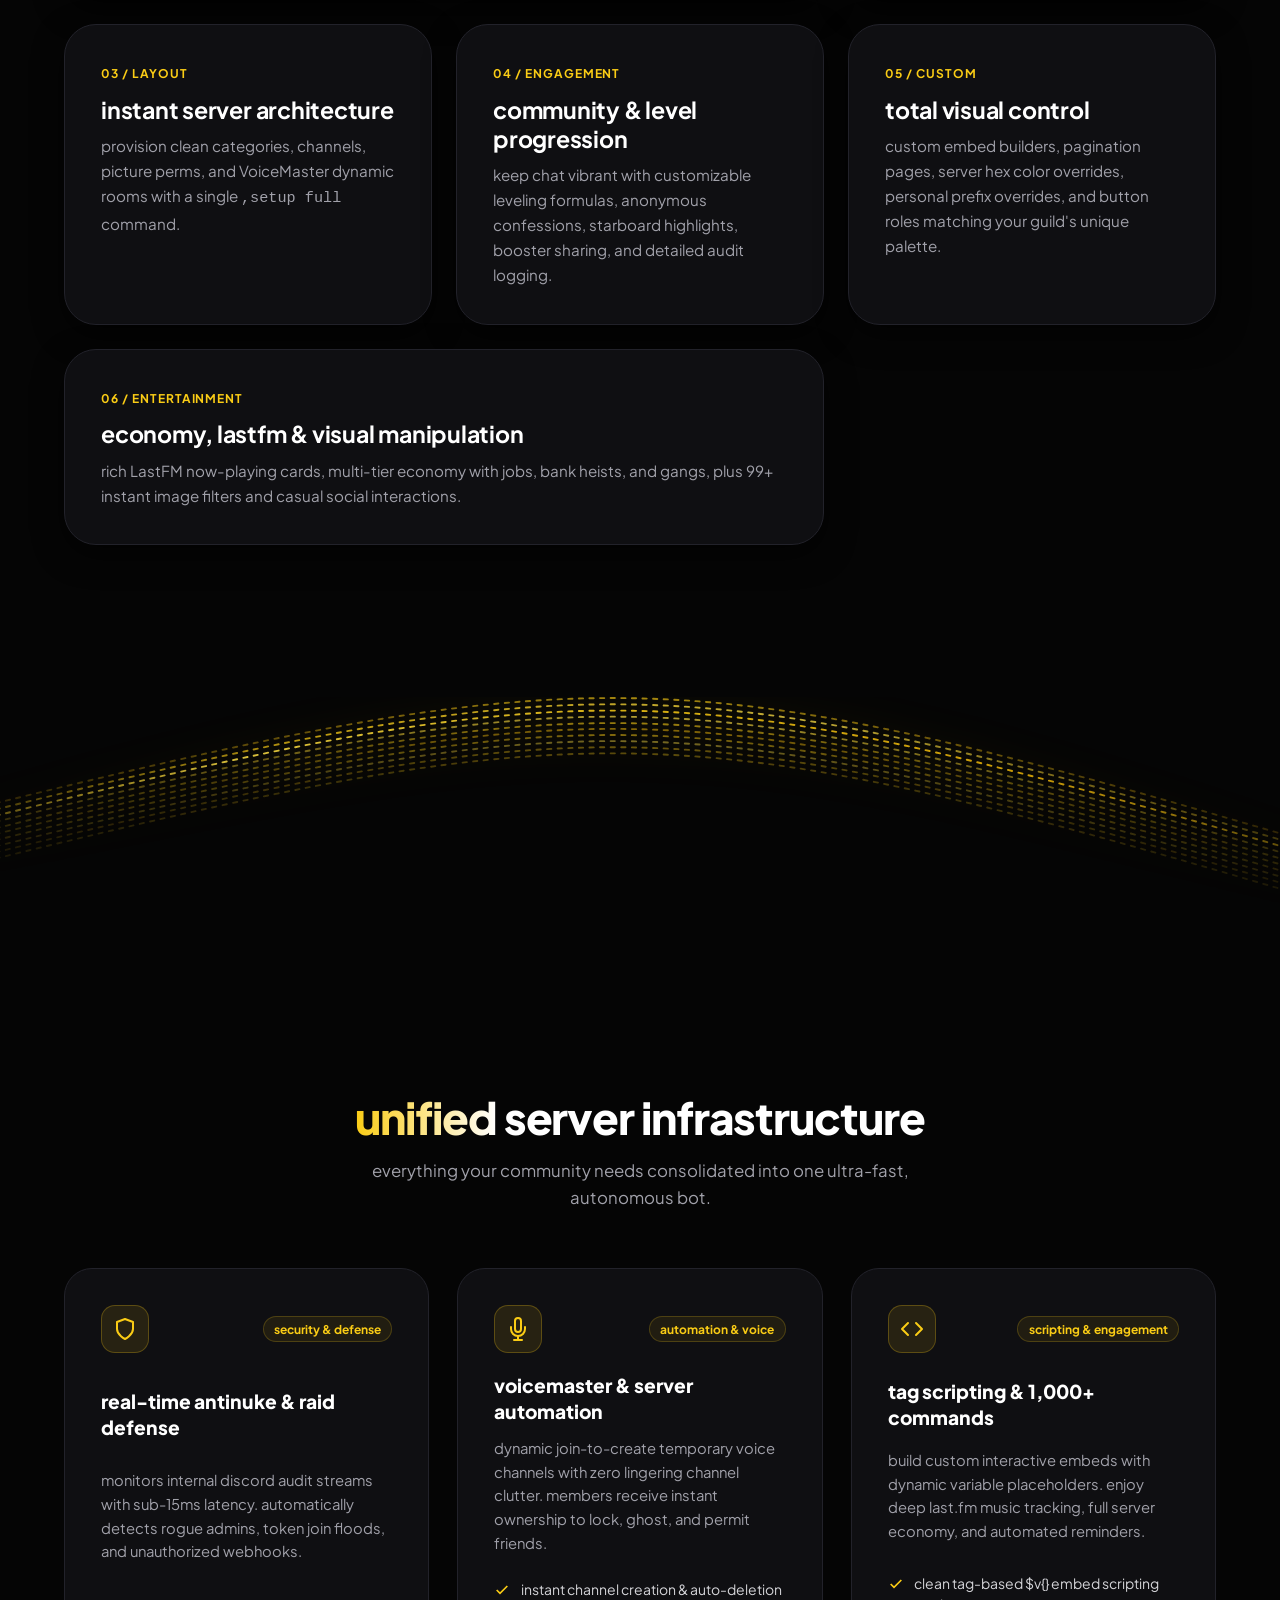
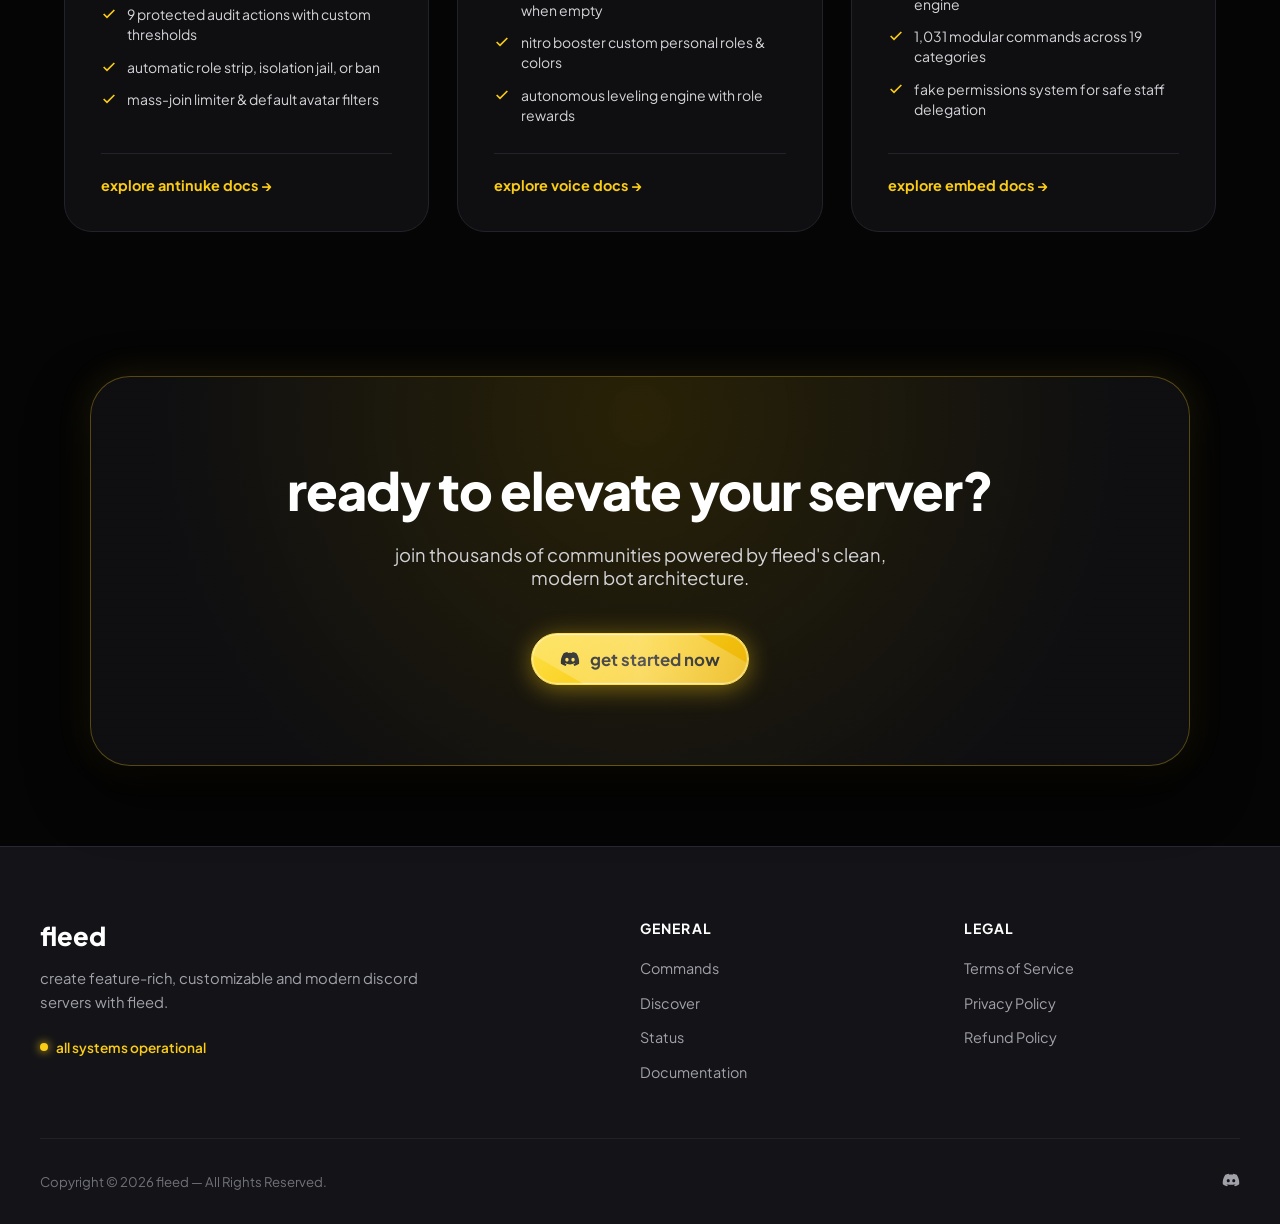
==== commit 33b04a27: "Update branding to fleed across index.html" ====
--- a/index.html
+++ b/index.html
@@ -20,7 +20,7 @@
       <div class="nav-left">
         <a href="./index.html" class="brand-logo">
           <img src="./assets/fleed.png" alt="fleed">
-          <span>fleed<span class="dot">.</span>best</span>
+          <span>fleed</span>
         </a>
         <a href="./commands.html" class="nav-link">commands</a>
         <a href="./commands.html?cat=Server" class="nav-link">discover</a>
@@ -392,8 +392,8 @@
   <footer>
     <div class="footer-container">
       <div class="footer-brand">
-        <h2>fleed<span style="color: #FACC15;">.</span>best</h2>
-        <p>create feature-rich, customizable and modern discord servers with fleed.best.</p>
+        <h2>fleed</h2>
+        <p>create feature-rich, customizable and modern discord servers with fleed.</p>
         <div style="margin-top: 1.5rem; display: flex; align-items: center; gap: 0.5rem; color: #FACC15; font-size: 0.85rem; font-weight: 600;">
           <span style="width: 8px; height: 8px; border-radius: 50%; background: #FACC15; box-shadow: 0 0 10px #FACC15;"></span>
           all systems operational
@@ -421,7 +421,7 @@
     </div>
 
     <div class="footer-bottom">
-      <span>Copyright © 2026 fleed.best — All Rights Reserved.</span>
+      <span>Copyright © 2026 fleed — All Rights Reserved.</span>
       <div class="social-links">
         <a href="https://discord.gg/fleed" target="_blank" aria-label="Discord">
           <svg stroke="currentColor" fill="currentColor" stroke-width="0" viewBox="0 0 640 512" height="18" width="18" xmlns="http://www.w3.org/2000/svg">
--- a/style.css
+++ b/style.css
@@ -1,1694 +1,1983 @@
-/* ==========================================================================
-   obliterate — sleek cyber chrome design system
-   inspired by greed.best and bleed.bot aesthetics
-   ========================================================================== */
+@import url('https://fonts.googleapis.com/css2?family=Plus+Jakarta+Sans:wght@300;400;500;600;700;800;900&family=JetBrains+Mono:wght@400;500;600;700&display=swap');
 
 :root {
-  --bg-primary: #060709;
-  --bg-secondary: #0d0f14;
-  --bg-card: rgba(18, 21, 28, 0.7);
-  --bg-card-hover: rgba(26, 30, 40, 0.85);
-  --bg-glass: rgba(14, 17, 23, 0.65);
+  --bg-deep: #050505;
+  --bg-main: #0a0a0c;
+  --bg-card: #0F0F12;
+  --bg-elevated: #141418;
+  --bg-input: #18181E;
+  --bg-hover: #22222B;
   
-  --border-subtle: rgba(255, 255, 255, 0.08);
-  --border-glow: rgba(226, 232, 240, 0.25);
-  --border-active: rgba(255, 255, 255, 0.4);
+  --border-subtle: #22222A;
+  --border-card: #282834;
+  --border-active: #3E3E4F;
+  --border-yellow: rgba(250, 204, 21, 0.4);
   
-  --text-main: #f1f5f9;
-  --text-muted: #94a3b8;
-  --text-dim: #64748b;
+  --yellow-glow: rgba(250, 204, 21, 0.18);
+  --yellow-primary: #FACC15;
+  --yellow-light: #FDE047;
+  --yellow-dark: #EAB308;
+  --yellow-amber: #CA8A04;
   
-  --accent-chrome: linear-gradient(135deg, #ffffff 0%, #cbd5e1 50%, #64748b 100%);
-  --accent-silver: #e2e8f0;
-  --accent-glow: rgba(255, 255, 255, 0.15);
-  --accent-glow-strong: rgba(226, 232, 240, 0.35);
+  --text-white: #FFFFFF;
+  --text-bright: #F4F4F5;
+  --text-zinc-300: #D4D4D8;
+  --text-zinc-400: #A1A1AA;
+  --text-zinc-500: #71717A;
+  --text-zinc-600: #52525B;
   
-  --badge-bg: rgba(255, 255, 255, 0.06);
-  --badge-border: rgba(255, 255, 255, 0.12);
-  
-  --discord-blurple: #5865F2;
-  --discord-bg: #1e1f22;
-  --discord-card: #2b2d31;
-  --discord-secondary-btn: #4e5058;
-  --discord-danger-btn: #da373c;
-  
-  --radius-sm: 8px;
-  --radius-md: 14px;
-  --radius-lg: 22px;
-  --radius-full: 9999px;
-  
-  --transition-fast: 0.18s cubic-bezier(0.16, 1, 0.3, 1);
-  --transition-smooth: 0.3s cubic-bezier(0.16, 1, 0.3, 1);
-  --transition-bounce: 0.5s cubic-bezier(0.34, 1.56, 0.64, 1);
-}
-
-*, *::before, *::after {
+  --font-sans: 'Plus Jakarta Sans', -apple-system, BlinkMacSystemFont, 'Segoe UI', Roboto, sans-serif;
+  --font-mono: 'JetBrains Mono', monospace;
+}
+
+* {
   box-sizing: border-box;
   margin: 0;
   padding: 0;
+  -webkit-font-smoothing: antialiased;
 }
 
 html {
+  background-color: var(--bg-deep);
+  color: var(--text-white);
+  font-family: var(--font-sans);
   scroll-behavior: smooth;
-  color-scheme: dark;
 }
 
 body {
-  font-family: 'Inter', -apple-system, BlinkMacSystemFont, 'Segoe UI', Roboto, sans-serif;
-  background-color: var(--bg-primary);
-  color: var(--text-main);
-  line-height: 1.6;
+  min-height: 100vh;
   overflow-x: hidden;
-  position: relative;
-  min-height: 100vh;
-  -webkit-font-smoothing: antialiased;
-}
-
-/* Background Canvas & Noise */
-#bg-canvas {
+  background-color: var(--bg-deep);
+  color: var(--text-zinc-300);
+}
+
+/* Background Canvas & Animated Glows */
+canvas#starfield {
   position: fixed;
   top: 0;
   left: 0;
-  width: 100vw;
-  height: 100vh;
-  z-index: -2;
+  width: 100%;
+  height: 100%;
+  z-index: -10;
   pointer-events: none;
 }
 
-.noise-overlay {
+.bg-ambient-glow {
+  position: absolute;
+  top: -150px;
+  left: 50%;
+  transform: translateX(-50%);
+  width: 1200px;
+  height: 700px;
+  background: radial-gradient(circle at 50% 30%, rgba(250, 204, 21, 0.12), rgba(234, 179, 8, 0.04) 45%, transparent 70%);
+  pointer-events: none;
+  z-index: -5;
+  filter: blur(40px);
+  animation: pulseAmbient 8s ease-in-out infinite alternate;
+}
+
+@keyframes pulseAmbient {
+  0% { opacity: 0.7; transform: translateX(-50%) scale(0.95); }
+  100% { opacity: 1; transform: translateX(-50%) scale(1.05); }
+}
+
+/* Floating Pill Navbar */
+.navbar-wrapper {
   position: fixed;
   top: 0;
   left: 0;
-  width: 100vw;
-  height: 100vh;
-  z-index: -1;
-  opacity: 0.025;
-  background-image: url("data:image/svg+xml,%3Csvg viewBox='0 0 200 200' xmlns='http://www.w3.org/2000/svg'%3E%3Cfilter id='noiseFilter'%3E%3CfeTurbulence type='fractalNoise' baseFrequency='0.8' numOctaves='3' stitchTiles='stitch'/%3E%3C/filter%3E%3Crect width='100%25' height='100%25' filter='url(%23noiseFilter)'/%3E%3C/svg%3E");
+  right: 0;
+  z-index: 100;
+  display: flex;
+  justify-content: center;
+  padding-top: 1.25rem;
   pointer-events: none;
-}
-
-.ambient-glow {
-  position: fixed;
-  width: 550px;
-  height: 550px;
+  animation: slideDown 0.6s cubic-bezier(0.16, 1, 0.3, 1) forwards;
+}
+
+@keyframes slideDown {
+  from { opacity: 0; transform: translateY(-30px); }
+  to { opacity: 1; transform: translateY(0); }
+}
+
+.navbar-pill {
+  pointer-events: auto;
+  display: flex;
+  align-items: center;
+  justify-content: space-between;
+  width: 90%;
+  max-width: 920px;
+  padding: 0.5rem 1.15rem;
+  background-color: rgba(15, 15, 18, 0.82);
+  backdrop-filter: blur(16px);
+  -webkit-backdrop-filter: blur(16px);
+  border: 1px solid rgba(255, 255, 255, 0.08);
+  border-radius: 9999px;
+  box-shadow: 0 20px 45px -10px rgba(0, 0, 0, 0.85), 0 0 1px 1px rgba(250, 204, 21, 0.15) inset;
+  transition: all 0.3s ease;
+}
+
+.navbar-pill:hover {
+  border-color: rgba(250, 204, 21, 0.3);
+  box-shadow: 0 25px 50px -10px rgba(0, 0, 0, 0.9), 0 0 15px rgba(250, 204, 21, 0.15);
+}
+
+.nav-left, .nav-right {
+  display: flex;
+  align-items: center;
+  gap: 0.5rem;
+}
+
+.brand-logo {
+  display: flex;
+  align-items: center;
+  gap: 0.65rem;
+  text-decoration: none;
+  color: var(--text-white);
+  font-weight: 800;
+  font-size: 1.2rem;
+  margin-right: 0.75rem;
+  letter-spacing: -0.02em;
+}
+
+.brand-logo img {
+  width: 34px;
+  height: 34px;
   border-radius: 50%;
-  filter: blur(140px);
-  pointer-events: none;
-  z-index: -2;
-}
-
-.glow-1 {
-  top: -150px;
-  right: 10%;
-  background: radial-gradient(circle, rgba(255, 255, 255, 0.08) 0%, rgba(203, 213, 225, 0.03) 60%, transparent 100%);
-  animation: pulseGlow 12s infinite alternate ease-in-out;
-}
-
-.glow-2 {
-  top: 40%;
-  left: -200px;
-  background: radial-gradient(circle, rgba(148, 163, 184, 0.06) 0%, transparent 70%);
-  animation: pulseGlow 15s infinite alternate-reverse ease-in-out;
-}
-
-@keyframes pulseGlow {
-  0% { transform: scale(1) translate(0, 0); opacity: 0.6; }
-  50% { transform: scale(1.15) translate(30px, 40px); opacity: 0.9; }
-  100% { transform: scale(0.95) translate(-20px, -20px); opacity: 0.5; }
-}
-
-/* Mouse Glow Spotlight */
-#cursor-glow {
-  position: fixed;
-  top: 0;
-  left: 0;
-  width: 600px;
-  height: 600px;
-  background: radial-gradient(circle, rgba(255, 255, 255, 0.04) 0%, rgba(203, 213, 225, 0.015) 40%, transparent 70%);
+  object-fit: cover;
+  border: 2px solid var(--yellow-primary);
+  box-shadow: 0 0 12px rgba(250, 204, 21, 0.4);
+  transition: transform 0.3s ease;
+}
+
+.brand-logo:hover img {
+  transform: rotate(10deg) scale(1.08);
+}
+
+.brand-logo span.dot {
+  color: var(--yellow-primary);
+  text-shadow: 0 0 10px rgba(250, 204, 21, 0.6);
+}
+
+.nav-link {
+  color: var(--text-zinc-400);
+  text-decoration: none;
+  font-size: 0.875rem;
+  font-weight: 600;
+  padding: 0.45rem 0.85rem;
+  border-radius: 9999px;
+  transition: all 0.25s cubic-bezier(0.16, 1, 0.3, 1);
+  position: relative;
+}
+
+.nav-link:hover, .nav-link.active {
+  color: var(--text-white);
+  background-color: rgba(250, 204, 21, 0.08);
+  border: 1px solid rgba(250, 204, 21, 0.2);
+}
+
+.sponsor-badge {
+  display: flex;
+  align-items: center;
+  gap: 0.5rem;
+  padding: 0.35rem 0.85rem 0.35rem 0.45rem;
+  background-color: rgba(20, 20, 24, 0.8);
+  border: 1px solid rgba(250, 204, 21, 0.25);
+  border-radius: 9999px;
+  text-decoration: none;
+  transition: all 0.3s ease;
+}
+
+.sponsor-badge:hover {
+  border-color: var(--yellow-primary);
+  background-color: rgba(34, 34, 43, 0.8);
+  box-shadow: 0 0 15px rgba(250, 204, 21, 0.2);
+  transform: translateY(-1px);
+}
+
+.sponsor-badge img {
+  width: 24px;
+  height: 24px;
   border-radius: 50%;
-  pointer-events: none;
-  transform: translate(-50%, -50%);
-  z-index: -1;
-  transition: opacity 0.3s ease;
-}
-
-/* Scroll-Driven Reveal */
-.reveal {
-  opacity: 0;
-  transform: translateY(35px);
-  transition: opacity 0.8s cubic-bezier(0.16, 1, 0.3, 1), transform 0.8s cubic-bezier(0.16, 1, 0.3, 1);
-  will-change: opacity, transform;
-}
-
-.reveal.is-visible {
-  opacity: 1;
-  transform: translateY(0);
-}
-
-.reveal-delay-1 { transition-delay: 0.1s; }
-.reveal-delay-2 { transition-delay: 0.2s; }
-.reveal-delay-3 { transition-delay: 0.3s; }
-.reveal-delay-4 { transition-delay: 0.4s; }
-
-/* Layout Utilities */
-.container {
-  width: 100%;
-  max-width: 1240px;
+  border: 1px solid var(--yellow-primary);
+}
+
+.sponsor-text {
+  display: flex;
+  flex-direction: column;
+  line-height: 1;
+}
+
+.sponsor-text span.sub {
+  font-size: 8px;
+  text-transform: uppercase;
+  color: var(--yellow-primary);
+  font-weight: 700;
+  letter-spacing: 0.08em;
+}
+
+.sponsor-text span.main {
+  font-size: 11px;
+  font-weight: 700;
+  color: var(--text-white);
+}
+
+.btn-icon {
+  background: rgba(20, 20, 24, 0.6);
+  border: 1px solid var(--border-subtle);
+  color: var(--text-zinc-400);
+  padding: 0.5rem;
+  border-radius: 50%;
+  cursor: pointer;
+  display: flex;
+  align-items: center;
+  justify-content: center;
+  transition: all 0.2s ease;
+  text-decoration: none;
+}
+
+.btn-icon:hover {
+  color: var(--yellow-primary);
+  border-color: var(--yellow-primary);
+  box-shadow: 0 0 10px rgba(250, 204, 21, 0.3);
+  transform: scale(1.08);
+}
+
+/* ==========================================================
+   HERO SECTION
+   ========================================================== */
+.hero-section {
+  position: relative;
+  min-height: 90vh;
+  display: flex;
+  flex-direction: column;
+  align-items: center;
+  justify-content: center;
+  text-align: center;
+  padding: 8.5rem 1.5rem 4.5rem;
+  max-width: 1100px;
   margin: 0 auto;
-  padding: 0 24px;
-}
-
-.section {
-  padding: 110px 0;
+}
+
+/* Hero Anime Avatar Showcase Badge */
+.hero-avatar-showcase {
   position: relative;
-}
-
-/* Typography */
-h1, h2, h3, h4 {
-  font-family: 'Space Grotesk', 'Inter', sans-serif;
-  letter-spacing: -0.03em;
-  font-weight: 700;
-  text-transform: lowercase;
-}
-
-@keyframes chromeShimmer {
-  0% { background-position: 0% 50%; }
-  50% { background-position: 100% 50%; }
-  100% { background-position: 0% 50%; }
-}
-
-.metallic-text {
-  background: linear-gradient(90deg, #64748b 0%, #cbd5e1 25%, #ffffff 50%, #cbd5e1 75%, #64748b 100%);
-  background-size: 250% auto;
+  margin-bottom: 2rem;
+  display: inline-flex;
+  align-items: center;
+  justify-content: center;
+  animation: floatAvatar 4s ease-in-out infinite;
+}
+
+@keyframes floatAvatar {
+  0%, 100% { transform: translateY(0); }
+  50% { transform: translateY(-10px); }
+}
+
+.avatar-halo {
+  position: absolute;
+  inset: -12px;
+  border-radius: 50%;
+  background: radial-gradient(circle, rgba(250, 204, 21, 0.45) 0%, rgba(234, 179, 8, 0.1) 60%, transparent 80%);
+  filter: blur(14px);
+  z-index: 1;
+  animation: pulseHalo 3s ease-in-out infinite alternate;
+}
+
+@keyframes pulseHalo {
+  0% { transform: scale(0.9); opacity: 0.6; }
+  100% { transform: scale(1.15); opacity: 1; }
+}
+
+.hero-avatar-img {
+  width: 105px;
+  height: 105px;
+  border-radius: 50%;
+  object-fit: cover;
+  position: relative;
+  z-index: 2;
+  border: 3px solid var(--yellow-primary);
+  box-shadow: 0 0 25px rgba(250, 204, 21, 0.5), 0 10px 30px rgba(0, 0, 0, 0.8);
+}
+
+.status-badge-floating {
+  position: absolute;
+  bottom: -6px;
+  right: -15px;
+  z-index: 3;
+  display: flex;
+  align-items: center;
+  gap: 0.35rem;
+  padding: 0.25rem 0.65rem;
+  background: #101014;
+  border: 1px solid var(--yellow-primary);
+  border-radius: 9999px;
+  font-size: 0.725rem;
+  font-weight: 700;
+  color: var(--yellow-primary);
+  box-shadow: 0 4px 15px rgba(0, 0, 0, 0.8);
+}
+
+.status-dot {
+  width: 7px;
+  height: 7px;
+  border-radius: 50%;
+  background-color: #10B981;
+  box-shadow: 0 0 8px #10B981;
+  animation: blinkDot 1.8s infinite;
+}
+
+@keyframes blinkDot {
+  0%, 100% { opacity: 1; }
+  50% { opacity: 0.4; }
+}
+
+.hero-title {
+  font-size: clamp(2.65rem, 6vw, 4.25rem);
+  font-weight: 900;
+  line-height: 1.15;
+  letter-spacing: -0.035em;
+  color: var(--text-white);
+  margin-bottom: 0.5rem;
+}
+
+.highlight-container {
+  position: relative;
+  display: inline-block;
+  background: linear-gradient(90deg, #FACC15 0%, #FFFFFF 50%, #EAB308 100%);
+  background-size: 200% auto;
   -webkit-background-clip: text;
   -webkit-text-fill-color: transparent;
-  animation: chromeShimmer 6s ease infinite;
-  text-shadow: 0 0 35px rgba(255, 255, 255, 0.25);
-  display: inline-block;
-  transition: transform 0.3s ease;
-}
-
-.metallic-text:hover {
-  transform: scale(1.02);
-  filter: brightness(1.15);
-}
-
-.section-header {
-  text-align: center;
-  max-width: 720px;
-  margin: 0 auto 60px auto;
-}
-
-.section-tag {
-  display: inline-block;
-  font-family: 'JetBrains Mono', monospace;
-  font-size: 0.8rem;
-  text-transform: lowercase;
-  color: var(--accent-silver);
-  background: var(--badge-bg);
-  border: 1px solid var(--badge-border);
-  padding: 5px 14px;
-  border-radius: var(--radius-full);
-  margin-bottom: 16px;
-  backdrop-filter: blur(10px);
-}
-
-.section-title {
-  font-size: 2.75rem;
-  line-height: 1.15;
-  margin-bottom: 16px;
-  color: #fff;
-}
-
-.section-sub {
-  font-size: 1.1rem;
-  color: var(--text-muted);
-  text-transform: lowercase;
-}
-
-code {
-  font-family: 'JetBrains Mono', monospace;
-  font-size: 0.88em;
-  background: rgba(255, 255, 255, 0.08);
-  padding: 2px 7px;
-  border-radius: 5px;
-  color: var(--accent-silver);
-  border: 1px solid rgba(255, 255, 255, 0.05);
-}
-
-/* ==========================================================================
-   Header & Navigation
-   ========================================================================== */
-.site-header {
-  position: sticky;
-  top: 0;
+  animation: shineGradient 6s linear infinite;
+}
+
+@keyframes shineGradient {
+  to { background-position: 200% center; }
+}
+
+.wavy-underline {
+  position: absolute;
+  bottom: -8px;
   left: 0;
   width: 100%;
-  z-index: 100;
-  background: rgba(6, 7, 9, 0.8);
-  backdrop-filter: blur(18px);
-  -webkit-backdrop-filter: blur(18px);
-  border-bottom: 1px solid var(--border-subtle);
-  transition: var(--transition-smooth);
-}
-
-.nav-container {
-  display: flex;
-  align-items: center;
-  justify-content: space-between;
-  max-width: 1240px;
-  margin: 0 auto;
-  padding: 16px 24px;
-}
-
-.brand {
-  display: flex;
-  align-items: center;
-  gap: 12px;
+  height: 16px;
+  pointer-events: none;
+}
+
+.hero-subtitle {
+  max-width: 680px;
+  margin-top: 1.75rem;
+  font-size: 1.15rem;
+  line-height: 1.75;
+  color: var(--text-zinc-400);
+  font-weight: 400;
+}
+
+.hero-actions {
+  display: flex;
+  align-items: center;
+  justify-content: center;
+  gap: 1.25rem;
+  margin-top: 3.5rem;
+  flex-wrap: wrap;
+}
+
+.btn-hero {
+  display: inline-flex;
+  align-items: center;
+  gap: 0.65rem;
+  height: 52px;
+  padding: 0 1.75rem;
+  border-radius: 9999px;
+  font-size: 1.05rem;
+  font-weight: 700;
   text-decoration: none;
-  color: #fff;
-}
-
-.brand-avatar-wrap {
-  position: relative;
-  width: 38px;
-  height: 38px;
-}
-
-.brand-avatar {
-  width: 100%;
-  height: 100%;
-  border-radius: 50%;
-  object-fit: cover;
-  border: 1px solid var(--border-glow);
-  box-shadow: 0 0 15px rgba(255, 255, 255, 0.15);
-}
-
-.brand-avatar-sm {
-  width: 32px;
-  height: 32px;
-  border-radius: 50%;
-  object-fit: cover;
-}
-
-.online-indicator {
-  position: absolute;
-  bottom: 0;
-  right: 0;
-  width: 10px;
-  height: 10px;
-  background-color: #22c55e;
-  border-radius: 50%;
-  border: 2px solid var(--bg-primary);
-  box-shadow: 0 0 8px #22c55e;
-}
-
-.brand-name {
-  font-family: 'Space Grotesk', sans-serif;
-  font-weight: 700;
-  font-size: 1.25rem;
-  letter-spacing: -0.04em;
-  text-transform: lowercase;
-}
-
-.nav-links {
-  display: flex;
-  align-items: center;
-  gap: 32px;
-}
-
-.nav-link {
-  text-decoration: none;
-  color: var(--text-muted);
-  font-size: 0.92rem;
-  font-weight: 500;
-  text-transform: lowercase;
-  transition: var(--transition-fast);
-  position: relative;
-}
-
-.nav-link:hover {
-  color: #fff;
-}
-
-.nav-link::after {
-  content: '';
-  position: absolute;
-  bottom: -6px;
-  left: 0;
-  width: 0;
-  height: 1.5px;
-  background: var(--accent-silver);
-  transition: var(--transition-fast);
-}
-
-.nav-link:hover::after {
-  width: 100%;
-}
-
-.nav-actions {
-  display: flex;
-  align-items: center;
-  gap: 14px;
-}
-
-.mobile-toggle {
-  display: none;
-  background: transparent;
-  border: none;
-  cursor: pointer;
-  flex-direction: column;
-  gap: 6px;
-  padding: 6px;
-}
-
-.mobile-toggle span {
-  width: 24px;
-  height: 2px;
-  background-color: #fff;
-  border-radius: 2px;
-  transition: var(--transition-fast);
-}
-
-/* ==========================================================================
-   Buttons
-   ========================================================================== */
-.btn {
-  display: inline-flex;
-  align-items: center;
-  justify-content: center;
-  gap: 8px;
-  font-family: 'Inter', sans-serif;
-  font-weight: 600;
-  text-decoration: none;
-  text-transform: lowercase;
-  border-radius: var(--radius-sm);
-  cursor: pointer;
-  transition: var(--transition-smooth);
-  border: 1px solid transparent;
-}
-
-.btn-sm {
-  padding: 8px 16px;
-  font-size: 0.88rem;
-}
-
-.btn-lg {
-  padding: 14px 28px;
-  font-size: 1.02rem;
-  border-radius: var(--radius-md);
-}
-
-.btn-primary {
-  background: #ffffff;
-  color: #060709;
-  border-color: #ffffff;
-  box-shadow: 0 0 20px rgba(255, 255, 255, 0.2);
-}
-
-.btn-primary:hover {
-  background: #e2e8f0;
-  transform: translateY(-2px);
-  box-shadow: 0 0 30px rgba(255, 255, 255, 0.4);
-}
-
-.btn-secondary {
-  background: rgba(255, 255, 255, 0.05);
-  color: var(--text-main);
-  border-color: var(--border-subtle);
-  backdrop-filter: blur(10px);
-}
-
-.btn-secondary:hover {
-  background: rgba(255, 255, 255, 0.1);
-  border-color: var(--border-active);
-  transform: translateY(-2px);
-  color: #fff;
-}
-
-.glow-btn {
+  color: #000000;
+  background: linear-gradient(135deg, #FDE047 0%, #FACC15 50%, #EAB308 100%);
+  border: 1px solid var(--yellow-light);
+  box-shadow: 0 4px 25px rgba(250, 204, 21, 0.45), 0 0 1px 1px rgba(255, 255, 255, 0.6) inset;
+  transition: all 0.3s cubic-bezier(0.16, 1, 0.3, 1);
   position: relative;
   overflow: hidden;
 }
 
-.glow-btn::before {
+.btn-hero::after {
   content: '';
   position: absolute;
   top: -50%;
   left: -50%;
   width: 200%;
   height: 200%;
-  background: radial-gradient(circle, rgba(255, 255, 255, 0.8) 0%, transparent 60%);
-  opacity: 0;
-  transition: var(--transition-smooth);
-  pointer-events: none;
-}
-
-.glow-btn:hover::before {
-  opacity: 0.15;
+  background: linear-gradient(60deg, transparent, rgba(255, 255, 255, 0.35), transparent);
   transform: rotate(30deg);
-}
-
-/* ==========================================================================
-   Hero Section
-   ========================================================================== */
-.hero-section {
-  padding: 100px 0 120px 0;
-  position: relative;
-}
-
-.hero-container {
+  animation: shineBtn 4s infinite;
+}
+
+@keyframes shineBtn {
+  0% { transform: translateX(-100%) rotate(30deg); }
+  25%, 100% { transform: translateX(100%) rotate(30deg); }
+}
+
+.btn-hero:hover {
+  transform: translateY(-3px) scale(1.02);
+  box-shadow: 0 8px 35px rgba(250, 204, 21, 0.65);
+}
+
+.btn-hero-secondary {
+  background: rgba(20, 20, 24, 0.85);
+  border: 1px solid var(--border-card);
+  color: var(--text-white);
+  box-shadow: 0 10px 30px rgba(0, 0, 0, 0.6);
+}
+
+.btn-hero-secondary::after {
+  display: none;
+}
+
+.btn-hero-secondary:hover {
+  border-color: var(--yellow-primary);
+  background: rgba(30, 30, 38, 0.9);
+  color: var(--yellow-primary);
+  box-shadow: 0 10px 30px rgba(250, 204, 21, 0.15);
+}
+
+/* ==========================================================
+   STATS TICKER BAR
+   ========================================================== */
+.stats-banner {
+  max-width: 1050px;
+  margin: 1rem auto 4rem;
+  padding: 1.75rem 2rem;
+  background: rgba(15, 15, 18, 0.7);
+  border: 1px solid var(--border-subtle);
+  border-radius: 24px;
   display: grid;
-  grid-template-columns: 1.15fr 0.85fr;
-  align-items: center;
-  gap: 60px;
-}
-
-.hero-badge {
+  grid-template-columns: repeat(4, 1fr);
+  gap: 1.5rem;
+  backdrop-filter: blur(12px);
+  box-shadow: 0 15px 35px rgba(0, 0, 0, 0.5);
+}
+
+.stat-item {
+  display: flex;
+  flex-direction: column;
+  align-items: center;
+  text-align: center;
+}
+
+.stat-num {
+  font-size: 1.85rem;
+  font-weight: 800;
+  color: var(--text-white);
+  font-family: var(--font-mono);
+}
+
+.stat-num span.gold {
+  color: var(--yellow-primary);
+}
+
+.stat-label {
+  font-size: 0.8rem;
+  font-weight: 600;
+  text-transform: uppercase;
+  color: var(--text-zinc-500);
+  margin-top: 0.25rem;
+  letter-spacing: 0.05em;
+}
+
+/* ==========================================================
+   BENTO GRID FEATURES
+   ========================================================== */
+.section-container {
+  max-width: 1200px;
+  margin: 0 auto;
+  padding: 4rem 1.5rem;
+}
+
+.section-header {
+  text-align: center;
+  margin-bottom: 3.5rem;
+}
+
+.section-icon-badge {
   display: inline-flex;
   align-items: center;
-  gap: 10px;
-  background: var(--badge-bg);
-  border: 1px solid var(--badge-border);
-  padding: 6px 16px;
-  border-radius: var(--radius-full);
-  margin-bottom: 24px;
-  backdrop-filter: blur(12px);
-}
-
-.badge-dot {
-  width: 8px;
-  height: 8px;
+  justify-content: center;
+  width: 58px;
+  height: 58px;
   border-radius: 50%;
-  background-color: #22c55e;
-  box-shadow: 0 0 10px #22c55e;
-  animation: blinkDot 2s infinite ease-in-out;
-}
-
-@keyframes blinkDot {
-  0%, 100% { opacity: 1; }
-  50% { opacity: 0.3; }
-}
-
-.badge-text {
-  font-family: 'JetBrains Mono', monospace;
-  font-size: 0.84rem;
-  color: var(--accent-silver);
-  text-transform: lowercase;
-}
-
-.hero-title {
-  font-size: 3.8rem;
-  line-height: 1.06;
-  margin-bottom: 24px;
+  background: rgba(250, 204, 21, 0.1);
+  border: 1px solid rgba(250, 204, 21, 0.35);
+  margin-bottom: 1.25rem;
+  box-shadow: 0 0 20px rgba(250, 204, 21, 0.2);
+}
+
+.section-title {
+  font-size: clamp(2rem, 4vw, 2.75rem);
   font-weight: 800;
-  color: #fff;
-}
-
-.hero-desc {
-  font-size: 1.15rem;
-  color: var(--text-muted);
-  line-height: 1.65;
-  margin-bottom: 36px;
-  max-width: 580px;
-  text-transform: lowercase;
-}
-
-.hero-buttons {
-  display: flex;
-  align-items: center;
-  gap: 16px;
-  margin-bottom: 48px;
-  flex-wrap: wrap;
-}
-
-.hero-stats-row {
-  display: flex;
-  align-items: center;
-  gap: 24px;
-  padding: 16px 24px;
-  background: var(--bg-glass);
-  border: 1px solid var(--border-subtle);
-  border-radius: var(--radius-md);
-  backdrop-filter: blur(16px);
-  width: fit-content;
-}
-
-.stat-pill {
-  display: flex;
-  flex-direction: column;
-}
-
-.stat-num {
-  font-family: 'Space Grotesk', sans-serif;
-  font-weight: 700;
-  font-size: 1.35rem;
-  color: #fff;
-  line-height: 1.1;
-}
-
-.stat-lbl {
-  font-size: 0.78rem;
-  color: var(--text-dim);
-  text-transform: lowercase;
-}
-
-.stat-divider {
-  width: 1px;
-  height: 32px;
-  background-color: var(--border-subtle);
-}
-
-/* Hero Avatar Visual & Aura */
-.hero-visual {
-  display: flex;
-  justify-content: center;
-  align-items: center;
-  position: relative;
-}
-
-.avatar-card-container {
-  position: relative;
-  width: 380px;
-  height: 460px;
-  display: flex;
-  align-items: center;
-  justify-content: center;
-  perspective: 1000px;
-}
-
-.aura-ring {
-  position: absolute;
-  border-radius: 50%;
-  border: 1px solid rgba(255, 255, 255, 0.08);
-  pointer-events: none;
-  animation: rotateRing 25s infinite linear;
-}
-
-.ring-outer {
-  width: 440px;
-  height: 440px;
-  border: 1px dashed rgba(255, 255, 255, 0.12);
-}
-
-.ring-middle {
-  width: 360px;
-  height: 360px;
-  border: 1px solid rgba(226, 232, 240, 0.15);
-  animation-direction: reverse;
-  animation-duration: 18s;
-}
-
-.ring-inner {
-  width: 280px;
-  height: 280px;
-  background: radial-gradient(circle, rgba(255, 255, 255, 0.07) 0%, transparent 70%);
-}
-
-.sparkle-orbit {
-  position: absolute;
-  width: 6px;
-  height: 6px;
-  background: #ffffff;
-  border-radius: 50%;
-  box-shadow: 0 0 14px #ffffff, 0 0 25px rgba(226, 232, 240, 0.8);
-  pointer-events: none;
-}
-
-.spark-1 {
-  animation: orbit1 12s infinite linear;
-}
-
-.spark-2 {
-  animation: orbit2 16s infinite linear;
-}
-
-.spark-3 {
-  animation: orbit3 20s infinite linear reverse;
-}
-
-@keyframes orbit1 {
-  0% { transform: rotate(0deg) translateX(190px) rotate(0deg); opacity: 0.2; }
-  50% { opacity: 1; transform: rotate(180deg) translateX(190px) rotate(-180deg) scale(1.4); }
-  100% { transform: rotate(360deg) translateX(190px) rotate(-360deg); opacity: 0.2; }
-}
-
-@keyframes orbit2 {
-  0% { transform: rotate(120deg) translateX(230px) rotate(-120deg); opacity: 0.8; }
-  50% { opacity: 0.3; transform: rotate(300deg) translateX(230px) rotate(-300deg) scale(0.8); }
-  100% { transform: rotate(480deg) translateX(230px) rotate(-480deg); opacity: 0.8; }
-}
-
-@keyframes orbit3 {
-  0% { transform: rotate(240deg) translateX(150px) rotate(-240deg); opacity: 0.4; }
-  50% { opacity: 0.9; transform: rotate(420deg) translateX(150px) rotate(-420deg) scale(1.2); }
-  100% { transform: rotate(600deg) translateX(150px) rotate(-600deg); opacity: 0.4; }
-}
-
-@keyframes rotateRing {
-  from { transform: rotate(0deg); }
-  to { transform: rotate(360deg); }
-}
-
-.hero-avatar-box {
-  position: relative;
-  width: 320px;
-  height: 400px;
-  display: flex;
-  align-items: center;
-  justify-content: center;
-  transition: transform 0.2s cubic-bezier(0.16, 1, 0.3, 1);
-  transform-style: preserve-3d;
-  animation: floatAvatar 6s infinite ease-in-out;
-}
-
-@keyframes floatAvatar {
-  0%, 100% { transform: translateY(0px) rotate(0deg); }
-  50% { transform: translateY(-14px) rotate(1deg); }
-}
-
-.hero-avatar-img {
-  width: 100%;
-  height: 100%;
-  object-fit: contain;
-  mix-blend-mode: screen;
-  -webkit-mask-image: radial-gradient(ellipse 85% 85% at center, rgba(0, 0, 0, 1) 50%, rgba(0, 0, 0, 0.8) 75%, transparent 100%);
-  mask-image: radial-gradient(ellipse 85% 85% at center, rgba(0, 0, 0, 1) 50%, rgba(0, 0, 0, 0.8) 75%, transparent 100%);
-  filter: drop-shadow(0 0 30px rgba(255, 255, 255, 0.35)) contrast(1.12) brightness(1.08);
-  z-index: 2;
-}
-
-.avatar-glass-backdrop {
-  position: absolute;
-  inset: 10px;
-  background: radial-gradient(circle, rgba(255, 255, 255, 0.08) 0%, transparent 75%);
-  border-radius: 50%;
-  filter: blur(30px);
-  z-index: 1;
-  pointer-events: none;
-}
-
-.floating-chip {
-  position: absolute;
-  background: rgba(10, 12, 16, 0.88);
-  border: 1px solid rgba(255, 255, 255, 0.14);
-  padding: 8px 16px;
-  border-radius: var(--radius-md);
-  backdrop-filter: blur(20px);
-  -webkit-backdrop-filter: blur(20px);
-  box-shadow: 0 16px 36px rgba(0, 0, 0, 0.7), inset 0 1px 0 rgba(255, 255, 255, 0.1);
-  display: flex;
-  align-items: center;
-  gap: 12px;
-  z-index: 10;
-  animation: floatChip 6s infinite ease-in-out;
-  transition: border-color 0.3s ease, transform 0.3s ease;
-}
-
-.floating-chip:hover {
-  border-color: rgba(255, 255, 255, 0.3);
-  transform: translateY(-2px) scale(1.02);
-}
-
-.chip-1 {
-  bottom: 24px;
-  left: -20px;
-  animation-delay: 0.4s;
-}
-
-.chip-2 {
-  top: 32px;
-  right: -20px;
-  animation-delay: 1.6s;
-}
-
-@keyframes floatChip {
-  0%, 100% { transform: translateY(0); }
-  50% { transform: translateY(-7px); }
-}
-
-.chip-status {
-  width: 8px;
-  height: 8px;
-  border-radius: 50%;
-  background: #22c55e;
-  box-shadow: 0 0 10px #22c55e, 0 0 18px rgba(34, 197, 94, 0.6);
-  flex-shrink: 0;
-}
-
-.chip-icon {
-  display: inline-flex;
-  align-items: center;
-  justify-content: center;
-  color: var(--accent-silver);
-  flex-shrink: 0;
-}
-
-.chip-text {
-  display: flex;
-  flex-direction: column;
-}
-
-.chip-text strong {
-  font-size: 0.85rem;
-  color: #fff;
-  text-transform: lowercase;
-}
-
-.chip-text small {
-  font-size: 0.72rem;
-  color: var(--text-dim);
-  text-transform: lowercase;
-}
-
-/* ==========================================================================
-   Features Grid
-   ========================================================================== */
-.features-grid {
+  color: var(--text-white);
+  letter-spacing: -0.025em;
+}
+
+.section-desc {
+  max-width: 640px;
+  margin: 0.85rem auto 0;
+  font-size: 1.05rem;
+  color: var(--text-zinc-400);
+  line-height: 1.6;
+}
+
+.bento-grid {
   display: grid;
   grid-template-columns: repeat(3, 1fr);
-  gap: 24px;
-}
-
-.feature-card {
-  background: var(--bg-card);
+  gap: 1.5rem;
+}
+
+.bento-card {
+  background-color: var(--bg-card);
   border: 1px solid var(--border-subtle);
-  border-radius: var(--radius-md);
-  padding: 32px 28px;
-  transition: var(--transition-smooth);
+  border-radius: 32px;
+  padding: 2.25rem;
+  transition: all 0.35s cubic-bezier(0.16, 1, 0.3, 1);
+  box-shadow: 0 10px 30px rgba(0, 0, 0, 0.6);
+  display: flex;
+  flex-direction: column;
+  justify-content: space-between;
   position: relative;
   overflow: hidden;
+}
+
+.bento-card::before {
+  content: '';
+  position: absolute;
+  inset: 0;
+  background: radial-gradient(circle at var(--mouse-x, 50%) var(--mouse-y, 50%), rgba(250, 204, 21, 0.12), transparent 60%);
+  opacity: 0;
+  transition: opacity 0.3s ease;
+  pointer-events: none;
+}
+
+.bento-card:hover::before {
+  opacity: 1;
+}
+
+.bento-card:hover {
+  transform: translateY(-5px);
+  border-color: rgba(250, 204, 21, 0.4);
+  box-shadow: 0 20px 45px rgba(0, 0, 0, 0.8), 0 0 25px rgba(250, 204, 21, 0.1);
+}
+
+.bento-card.col-span-2 {
+  grid-column: span 2;
+}
+
+.bento-card h3 {
+  font-size: 1.45rem;
+  font-weight: 700;
+  color: var(--text-white);
+  margin-bottom: 0.6rem;
+  letter-spacing: -0.01em;
+}
+
+.bento-card p {
+  font-size: 0.95rem;
+  color: var(--text-zinc-400);
+  line-height: 1.65;
+}
+
+.bento-tag {
+  display: inline-block;
+  font-size: 0.75rem;
+  font-weight: 700;
+  text-transform: uppercase;
+  letter-spacing: 0.08em;
+  color: var(--yellow-primary);
+  margin-bottom: 0.85rem;
+}
+
+/* ==========================================================
+   FULL-WIDTH ANIMATED SINE-WAVE SEPARATOR (Edge-to-Edge)
+   ========================================================== */
+.wave-divider {
+  position: relative;
+  width: 100vw;
+  max-width: 100vw;
+  left: 50%;
+  right: 50%;
+  margin-left: -50vw;
+  margin-right: -50vw;
+  overflow: hidden;
+  margin-top: 5.5rem;
+  margin-bottom: 5.5rem;
+  display: flex;
+  align-items: center;
+  justify-content: center;
+  pointer-events: none;
+  z-index: 1;
+}
+
+.wave-divider svg {
+  width: 100vw;
+  min-width: 1600px;
+  height: 240px;
+  filter: drop-shadow(0 0 20px rgba(250, 204, 21, 0.3));
+}
+
+.wave-divider path {
+  stroke-dasharray: 4 6;
+  animation: waveDashFlow 24s linear infinite;
+}
+
+.wave-divider path:nth-child(2n) {
+  animation-duration: 32s;
+  animation-direction: reverse;
+}
+
+.wave-divider path:nth-child(3n) {
+  animation-duration: 20s;
+}
+
+.wave-divider path:nth-child(4n) {
+  animation-duration: 28s;
+  animation-direction: reverse;
+}
+
+@keyframes waveDashFlow {
+  from { stroke-dashoffset: 0; }
+  to { stroke-dashoffset: 1000; }
+}
+
+/* ==========================================================
+   UNIFIED SYSTEM ARCHITECTURE PILLARS
+   ========================================================== */
+.feature-pillars-grid {
+  display: grid;
+  grid-template-columns: repeat(3, 1fr);
+  gap: 1.75rem;
+  margin-top: 2rem;
+}
+
+.feature-pillar-card {
+  background-color: var(--bg-card);
+  border: 1px solid var(--border-subtle);
+  border-radius: 28px;
+  padding: 2.25rem;
   display: flex;
   flex-direction: column;
-}
-
-.feature-card::before {
+  justify-content: space-between;
+  transition: all 0.3s ease;
+  position: relative;
+  overflow: hidden;
+}
+
+.feature-pillar-card::before {
   content: '';
   position: absolute;
   top: 0;
   left: 0;
-  width: 100%;
-  height: 1px;
-  background: linear-gradient(90deg, transparent, rgba(255, 255, 255, 0.2), transparent);
+  right: 0;
+  height: 2px;
+  background: linear-gradient(90deg, transparent, var(--yellow-primary), transparent);
   opacity: 0;
-  transition: var(--transition-smooth);
-}
-
-.feature-card:hover {
-  background: var(--bg-card-hover);
-  border-color: var(--border-glow);
-  transform: translateY(-6px);
-  box-shadow: 0 20px 40px rgba(0, 0, 0, 0.4);
-}
-
-.feature-card:hover::before {
+  transition: opacity 0.3s ease;
+}
+
+.feature-pillar-card:hover {
+  border-color: rgba(250, 204, 21, 0.4);
+  transform: translateY(-5px);
+  box-shadow: 0 18px 40px rgba(0, 0, 0, 0.8), 0 0 20px rgba(250, 204, 21, 0.1);
+}
+
+.feature-pillar-card:hover::before {
   opacity: 1;
 }
 
-.feature-icon-wrap {
+.pillar-top {
+  display: flex;
+  align-items: center;
+  justify-content: space-between;
+  margin-bottom: 1.25rem;
+}
+
+.pillar-icon {
   width: 48px;
   height: 48px;
-  border-radius: var(--radius-sm);
-  background: rgba(255, 255, 255, 0.05);
+  border-radius: 14px;
+  background: rgba(250, 204, 21, 0.1);
+  border: 1px solid rgba(250, 204, 21, 0.25);
+  color: var(--yellow-primary);
+  display: flex;
+  align-items: center;
+  justify-content: center;
+  transition: transform 0.3s ease;
+}
+
+.feature-pillar-card:hover .pillar-icon {
+  transform: scale(1.1) rotate(5deg);
+}
+
+.pillar-badge {
+  font-size: 0.75rem;
+  font-weight: 700;
+  text-transform: lowercase;
+  color: var(--yellow-primary);
+  background: rgba(250, 204, 21, 0.08);
+  border: 1px solid rgba(250, 204, 21, 0.2);
+  padding: 0.3rem 0.65rem;
+  border-radius: 20px;
+}
+
+.pillar-title {
+  font-size: 1.2rem;
+  font-weight: 800;
+  color: var(--text-white);
+  margin-bottom: 0.75rem;
+  line-height: 1.35;
+}
+
+.pillar-desc {
+  font-size: 0.925rem;
+  color: var(--text-zinc-400);
+  line-height: 1.6;
+  margin-bottom: 1.5rem;
+}
+
+.pillar-list {
+  list-style: none;
+  display: flex;
+  flex-direction: column;
+  gap: 0.75rem;
+  margin-bottom: 1.75rem;
+}
+
+.pillar-list li {
+  display: flex;
+  align-items: flex-start;
+  gap: 0.65rem;
+  font-size: 0.875rem;
+  color: var(--text-zinc-300);
+  line-height: 1.45;
+}
+
+.pillar-list li svg {
+  color: var(--yellow-primary);
+  flex-shrink: 0;
+  margin-top: 0.15rem;
+}
+
+.pillar-footer {
+  border-top: 1px solid var(--border-subtle);
+  padding-top: 1.25rem;
+}
+
+.pillar-link {
+  font-size: 0.9rem;
+  font-weight: 700;
+  color: var(--yellow-primary);
+  text-decoration: none;
+  display: inline-flex;
+  align-items: center;
+  gap: 0.35rem;
+  transition: transform 0.2s ease, color 0.2s ease;
+}
+
+.pillar-link:hover {
+  transform: translateX(4px);
+  color: #FEF08A;
+}
+
+@media (max-width: 1024px) {
+  .feature-pillars-grid {
+    grid-template-columns: 1fr;
+  }
+}
+
+/* ==========================================================
+   CTA BANNER
+   ========================================================== */
+.cta-banner {
+  max-width: 1100px;
+  margin: 5rem auto;
+  padding: 5rem 2rem;
+  background: radial-gradient(circle at 50% 10%, rgba(250, 204, 21, 0.15), rgba(15, 15, 18, 0.98) 75%);
+  border: 1px solid rgba(250, 204, 21, 0.3);
+  border-radius: 40px;
+  text-align: center;
+  box-shadow: 0 25px 60px rgba(0, 0, 0, 0.8), 0 0 35px rgba(250, 204, 21, 0.12);
+  position: relative;
+  overflow: hidden;
+}
+
+.cta-banner h2 {
+  font-size: clamp(2.25rem, 4.5vw, 3.25rem);
+  font-weight: 900;
+  color: var(--text-white);
+  margin-bottom: 1.25rem;
+  letter-spacing: -0.02em;
+}
+
+.cta-banner p {
+  font-size: 1.15rem;
+  color: var(--text-zinc-300);
+  max-width: 540px;
+  margin: 0 auto 2.75rem;
+}
+
+/* ==========================================================
+   FOOTER
+   ========================================================== */
+footer {
+  background-color: var(--bg-elevated);
+  border-top: 1px solid var(--border-card);
+  padding: 4.5rem 1.5rem 2rem;
+}
+
+.footer-container {
+  max-width: 1200px;
+  margin: 0 auto;
+  display: grid;
+  grid-template-columns: 2fr 1fr 1fr;
+  gap: 3rem;
+}
+
+.footer-brand h2 {
+  font-size: 1.6rem;
+  font-weight: 800;
+  color: var(--text-white);
+  margin-bottom: 0.85rem;
+}
+
+.footer-brand p {
+  color: var(--text-zinc-400);
+  font-size: 0.925rem;
+  line-height: 1.65;
+  max-width: 380px;
+}
+
+.footer-col h3 {
+  font-size: 0.875rem;
+  font-weight: 700;
+  color: var(--text-white);
+  margin-bottom: 1.25rem;
+  text-transform: uppercase;
+  letter-spacing: 0.08em;
+}
+
+.footer-col ul {
+  list-style: none;
+  display: flex;
+  flex-direction: column;
+  gap: 0.85rem;
+}
+
+.footer-col a {
+  color: var(--text-zinc-400);
+  text-decoration: none;
+  font-size: 0.9rem;
+  transition: all 0.2s ease;
+}
+
+.footer-col a:hover {
+  color: var(--yellow-primary);
+  transform: translateX(3px);
+}
+
+.footer-bottom {
+  max-width: 1200px;
+  margin: 3.5rem auto 0;
+  padding-top: 2rem;
+  border-top: 1px solid rgba(255, 255, 255, 0.06);
+  display: flex;
+  align-items: center;
+  justify-content: space-between;
+  font-size: 0.825rem;
+  color: var(--text-zinc-500);
+  flex-wrap: wrap;
+  gap: 1rem;
+}
+
+.social-links {
+  display: flex;
+  align-items: center;
+  gap: 1.25rem;
+}
+
+.social-links a {
+  color: var(--text-zinc-400);
+  transition: all 0.2s ease;
+}
+
+.social-links a:hover {
+  color: var(--yellow-primary);
+  transform: scale(1.15);
+}
+
+/* ==========================================================
+   COMMANDS PAGE (Black / Yellow / White)
+   ========================================================== */
+.commands-page-container {
+  max-width: 1300px;
+  margin: 0 auto;
+  padding: 6.5rem 1.5rem 4rem;
+}
+
+.commands-header {
+  display: flex;
+  align-items: center;
+  justify-content: space-between;
+  margin-bottom: 2rem;
+  flex-wrap: wrap;
+  gap: 1rem;
+}
+
+.commands-header-left {
+  display: flex;
+  align-items: center;
+  gap: 0.85rem;
+}
+
+.commands-icon-box {
+  width: 48px;
+  height: 48px;
+  border-radius: 50%;
+  background: var(--bg-elevated);
+  border: 1px solid var(--border-card);
+  display: flex;
+  align-items: center;
+  justify-content: center;
+  color: var(--yellow-primary);
+  box-shadow: 0 0 15px rgba(250, 204, 21, 0.25);
+}
+
+.commands-header-title {
+  font-size: 2.25rem;
+  font-weight: 800;
+  color: var(--text-white);
+  letter-spacing: -0.02em;
+}
+
+.commands-search-box {
+  position: relative;
+  display: flex;
+  align-items: center;
+}
+
+.commands-search-input {
+  background: var(--bg-elevated);
+  border: 1px solid var(--border-card);
+  border-radius: 14px;
+  padding: 0.85rem 1.25rem 0.85rem 3rem;
+  color: var(--text-white);
+  font-size: 0.95rem;
+  width: 300px;
+  outline: none;
+  transition: all 0.25s ease;
+}
+
+.commands-search-input:focus {
+  border-color: var(--yellow-primary);
+  box-shadow: 0 0 20px rgba(250, 204, 21, 0.2);
+  width: 360px;
+}
+
+.commands-search-icon {
+  position: absolute;
+  left: 1rem;
+  color: var(--yellow-primary);
+  pointer-events: none;
+}
+
+/* Horizontal Category Nav with External Left/Right Buttons */
+.category-nav-container {
+  display: flex;
+  align-items: center;
+  gap: 0.75rem;
+  width: 100%;
+  margin-bottom: 2.25rem;
+}
+
+.cat-nav-btn {
+  width: 48px;
+  height: 48px;
+  flex-shrink: 0;
+  border-radius: 16px;
+  background: var(--bg-elevated);
+  border: 1px solid var(--border-card);
+  color: var(--yellow-primary);
+  display: flex;
+  align-items: center;
+  justify-content: center;
+  cursor: pointer;
+  transition: all 0.25s cubic-bezier(0.16, 1, 0.3, 1);
+  box-shadow: 0 8px 20px rgba(0, 0, 0, 0.5);
+}
+
+.cat-nav-btn:hover {
+  background: var(--bg-hover);
+  border-color: var(--yellow-primary);
+  color: #FFFFFF;
+  transform: scale(1.06);
+  box-shadow: 0 0 20px rgba(250, 204, 21, 0.35);
+}
+
+.cat-nav-btn:active {
+  transform: scale(0.96);
+}
+
+.category-bar-wrapper {
+  flex: 1;
+  min-width: 0;
+  position: relative;
   border: 1px solid var(--border-subtle);
+  border-radius: 20px;
+  background: var(--bg-elevated);
+  box-shadow: 0 10px 30px rgba(0,0,0,0.6);
+  overflow: hidden;
+}
+
+.category-bar {
+  display: flex;
+  overflow-x: auto;
+  scrollbar-width: none;
+  -webkit-overflow-scrolling: touch;
+  cursor: grab;
+  user-select: none;
+  width: 100%;
+  padding: 0;
+}
+
+.category-bar:active {
+  cursor: grabbing;
+}
+
+.category-bar::-webkit-scrollbar {
+  display: none;
+}
+
+.cat-btn {
+  flex-shrink: 0;
+  display: inline-flex;
+  align-items: center;
+  gap: 0.75rem;
+  padding: 1.15rem 1.6rem;
+  background: var(--bg-elevated);
+  border: none;
+  color: var(--text-zinc-400);
+  font-size: 0.925rem;
+  font-weight: 700;
+  cursor: pointer;
+  transition: all 0.25s ease;
+  white-space: nowrap;
+}
+
+.cat-btn svg {
+  overflow: visible;
+  flex-shrink: 0;
+}
+
+.cat-btn:hover {
+  background: var(--bg-hover);
+  color: var(--yellow-light);
+}
+
+.cat-btn.active {
+  background: #050505;
+  color: var(--yellow-primary);
+  border-bottom: 2px solid var(--yellow-primary);
+}
+
+.cat-btn .badge {
+  font-size: 0.75rem;
+  padding: 0.2rem 0.55rem;
+  border-radius: 8px;
+  background: var(--bg-hover);
+  color: var(--text-zinc-300);
+  font-family: var(--font-mono);
+}
+
+.cat-btn.active .badge {
+  background: rgba(250, 204, 21, 0.18);
+  color: var(--yellow-primary);
+  border: 1px solid rgba(250, 204, 21, 0.35);
+}
+
+/* Commands Grid */
+.commands-grid {
+  display: grid;
+  grid-template-columns: repeat(auto-fill, minmax(370px, 1fr));
+  gap: 1.35rem;
+}
+
+.cmd-card {
+  background-color: var(--bg-elevated);
+  border: 1px solid var(--border-card);
+  border-radius: 26px;
+  padding: 1.65rem;
+  display: flex;
+  flex-direction: column;
+  justify-content: space-between;
+  transition: all 0.25s cubic-bezier(0.16, 1, 0.3, 1);
+  position: relative;
+  box-shadow: 0 8px 25px rgba(0, 0, 0, 0.5);
+}
+
+.cmd-card:hover {
+  border-color: rgba(250, 204, 21, 0.45);
+  transform: translateY(-3px);
+  box-shadow: 0 15px 35px rgba(0, 0, 0, 0.7), 0 0 20px rgba(250, 204, 21, 0.08);
+}
+
+.cmd-card-top {
+  display: flex;
+  align-items: flex-start;
+  justify-content: space-between;
+  margin-bottom: 0.5rem;
+}
+
+.cmd-title {
+  font-size: 1.2rem;
+  font-weight: 700;
+  color: var(--text-white);
+  font-family: var(--font-mono);
+}
+
+.btn-copy-cmd {
+  background: transparent;
+  border: none;
+  color: #71717A;
+  cursor: pointer;
+  padding: 0.3rem;
+  border-radius: 6px;
+  transition: all 0.2s ease;
+}
+
+.btn-copy-cmd:hover {
+  color: var(--yellow-primary);
+  transform: scale(1.15);
+}
+
+.cmd-desc {
+  font-size: 0.885rem;
+  color: #A1A1AA;
+  line-height: 1.55;
+  margin-bottom: 1.25rem;
+  min-height: 42px;
+}
+
+.cmd-card hr {
+  border: none;
+  border-top: 1px solid var(--border-card);
+  margin: 0.5rem 0 1rem;
+}
+
+.cmd-meta-section {
+  display: flex;
+  flex-direction: column;
+  gap: 0.75rem;
+}
+
+.cmd-meta-group {
+  display: flex;
+  flex-direction: column;
+  gap: 0.35rem;
+}
+
+.cmd-meta-label {
+  font-size: 0.75rem;
+  font-weight: 700;
+  text-transform: lowercase;
+  color: var(--yellow-primary);
+  letter-spacing: 0.04em;
+}
+
+.cmd-tags {
+  display: flex;
+  flex-wrap: wrap;
+  gap: 0.45rem;
+}
+
+.cmd-tag {
+  background: #09090C;
+  border: 1px solid var(--border-subtle);
+  color: #D4D4D8;
+  font-size: 0.8rem;
+  padding: 0.25rem 0.6rem;
+  border-radius: 8px;
+  font-family: var(--font-mono);
+}
+
+.cmd-tag.perm {
+  color: var(--yellow-light);
+  border-color: rgba(250, 204, 21, 0.2);
+}
+
+/* Toast Notifications */
+#toast-container {
+  position: fixed;
+  bottom: 2rem;
+  right: 2rem;
+  z-index: 999999;
+  display: flex;
+  flex-direction: column;
+  gap: 0.5rem;
+}
+
+.toast {
+  background: #121216;
+  border: 1px solid var(--yellow-primary);
+  color: var(--text-white);
+  padding: 0.85rem 1.35rem;
+  border-radius: 14px;
+  font-size: 0.9rem;
+  font-weight: 600;
+  box-shadow: 0 15px 35px rgba(0, 0, 0, 0.8), 0 0 20px rgba(250, 204, 21, 0.25);
+  display: flex;
+  align-items: center;
+  gap: 0.6rem;
+  animation: slideUpToast 0.3s cubic-bezier(0.16, 1, 0.3, 1) forwards;
+}
+
+@keyframes slideUpToast {
+  from { opacity: 0; transform: translateY(20px); }
+  to { opacity: 1; transform: translateY(0); }
+}
+
+@media (max-width: 900px) {
+  .bento-grid {
+    grid-template-columns: 1fr;
+  }
+  .bento-card.col-span-2 {
+    grid-column: span 1;
+  }
+  .stats-banner {
+    grid-template-columns: repeat(2, 1fr);
+  }
+  .testimonials-grid {
+    grid-template-columns: 1fr;
+  }
+  .footer-container {
+    grid-template-columns: 1fr;
+  }
+}
+
+/* ==========================================================
+   DOCUMENTATION PAGE (Black / Yellow / White Theme)
+   ========================================================== */
+.docs-layout-container {
+  display: flex;
+  gap: 2.25rem;
+  max-width: 1440px;
+  margin: 0 auto;
+  padding: 6.5rem 1.5rem 4rem;
+  min-height: 100vh;
+  position: relative;
+  z-index: 10;
+}
+
+/* Docs Sidebar */
+.docs-sidebar {
+  width: 295px;
+  flex-shrink: 0;
+  position: sticky;
+  top: 6rem;
+  height: calc(100vh - 7.5rem);
+  overflow-y: auto;
+  scrollbar-width: none;
+  background: var(--bg-elevated);
+  border: 1px solid var(--border-card);
+  border-radius: 24px;
+  padding: 1.5rem;
+  display: flex;
+  flex-direction: column;
+  gap: 1.25rem;
+  box-shadow: 0 10px 30px rgba(0, 0, 0, 0.6);
+}
+
+.docs-sidebar::-webkit-scrollbar {
+  display: none;
+}
+
+.docs-search-wrapper {
+  position: relative;
+  width: 100%;
+}
+
+.docs-search-input {
+  width: 100%;
+  background: #09090C;
+  border: 1px solid var(--border-subtle);
+  border-radius: 14px;
+  padding: 0.75rem 1rem 0.75rem 2.6rem;
+  color: var(--text-white);
+  font-size: 0.885rem;
+  outline: none;
+  transition: all 0.2s ease;
+}
+
+.docs-search-input:focus {
+  border-color: var(--yellow-primary);
+  box-shadow: 0 0 15px rgba(250, 204, 21, 0.25);
+}
+
+.docs-search-icon {
+  position: absolute;
+  left: 0.85rem;
+  top: 50%;
+  transform: translateY(-50%);
+  color: var(--yellow-primary);
+  pointer-events: none;
+}
+
+.docs-sidebar-group {
+  margin-bottom: 0.75rem;
+}
+
+.docs-sidebar-group-title {
+  font-size: 0.75rem;
+  font-weight: 800;
+  text-transform: uppercase;
+  letter-spacing: 0.09em;
+  color: var(--text-zinc-500);
+  margin-bottom: 0.5rem;
+  padding-left: 0.75rem;
+}
+
+.docs-nav-link {
+  display: flex;
+  align-items: center;
+  gap: 0.75rem;
+  padding: 0.65rem 0.85rem;
+  border-radius: 12px;
+  color: var(--text-zinc-400);
+  text-decoration: none;
+  font-size: 0.9rem;
+  font-weight: 600;
+  transition: all 0.2s cubic-bezier(0.16, 1, 0.3, 1);
+  cursor: pointer;
+  border: 1px solid transparent;
+}
+
+.docs-nav-link svg {
+  flex-shrink: 0;
+  overflow: visible;
+  color: var(--text-zinc-500);
+  transition: color 0.2s ease;
+}
+
+.docs-nav-link:hover {
+  color: var(--text-white);
+  background: var(--bg-hover);
+}
+
+.docs-nav-link:hover svg {
+  color: var(--yellow-primary);
+}
+
+.docs-nav-link.active {
+  background: rgba(250, 204, 21, 0.1);
+  color: var(--yellow-primary);
+  border-color: rgba(250, 204, 21, 0.3);
+  font-weight: 700;
+  box-shadow: 0 0 20px rgba(250, 204, 21, 0.1);
+}
+
+.docs-nav-link.active svg {
+  color: var(--yellow-primary);
+}
+
+/* Docs Main Content */
+.docs-main-content {
+  flex: 1;
+  min-width: 0;
+  background: var(--bg-card);
+  border: 1px solid var(--border-card);
+  border-radius: 28px;
+  padding: 3rem 3.5rem;
+  position: relative;
+  box-shadow: 0 15px 45px rgba(0, 0, 0, 0.7);
+  animation: fadeInDoc 0.35s cubic-bezier(0.16, 1, 0.3, 1) forwards;
+}
+
+@keyframes fadeInDoc {
+  from { opacity: 0; transform: translateY(12px); }
+  to { opacity: 1; transform: translateY(0); }
+}
+
+.docs-eyebrow {
+  font-size: 0.825rem;
+  font-weight: 700;
+  text-transform: uppercase;
+  letter-spacing: 0.1em;
+  color: var(--yellow-primary);
+  margin-bottom: 0.5rem;
+}
+
+.docs-title {
+  font-size: clamp(2rem, 3.5vw, 2.75rem);
+  font-weight: 900;
+  color: var(--text-white);
+  letter-spacing: -0.025em;
+  margin-bottom: 0.85rem;
+}
+
+.docs-lead {
+  font-size: 1.15rem;
+  line-height: 1.7;
+  color: var(--text-zinc-400);
+  margin-bottom: 2rem;
+}
+
+.docs-content-body h2 {
+  font-size: 1.65rem;
+  font-weight: 800;
+  color: var(--text-white);
+  margin-top: 2.75rem;
+  margin-bottom: 1rem;
+  letter-spacing: -0.015em;
+  display: flex;
+  align-items: center;
+  gap: 0.5rem;
+}
+
+.docs-content-body h3 {
+  font-size: 1.25rem;
+  font-weight: 700;
+  color: var(--text-zinc-200);
+  margin-top: 1.75rem;
+  margin-bottom: 0.75rem;
+}
+
+.docs-content-body p {
+  font-size: 1rem;
+  line-height: 1.75;
+  color: var(--text-zinc-300);
+  margin-bottom: 1.25rem;
+}
+
+.docs-content-body code {
+  background: #141418;
+  border: 1px solid var(--border-subtle);
+  color: var(--yellow-light);
+  padding: 0.2rem 0.5rem;
+  border-radius: 6px;
+  font-family: var(--font-mono);
+  font-size: 0.875em;
+}
+
+/* Callout Boxes */
+.callout {
+  margin: 1.75rem 0;
+  padding: 1.25rem 1.5rem;
+  border-radius: 18px;
+  display: flex;
+  gap: 1rem;
+  align-items: flex-start;
+  font-size: 0.95rem;
+  line-height: 1.65;
+}
+
+.callout-info {
+  background: rgba(250, 204, 21, 0.07);
+  border: 1px solid rgba(250, 204, 21, 0.3);
+  color: #FEF08A;
+}
+
+.callout-info svg {
+  color: var(--yellow-primary);
+  flex-shrink: 0;
+  margin-top: 0.2rem;
+}
+
+.callout-tip {
+  background: rgba(34, 197, 94, 0.08);
+  border: 1px solid rgba(34, 197, 94, 0.3);
+  color: #BBF7D0;
+}
+
+.callout-tip svg {
+  color: #4ADE80;
+  flex-shrink: 0;
+  margin-top: 0.2rem;
+}
+
+.callout-warning {
+  background: rgba(239, 68, 68, 0.08);
+  border: 1px solid rgba(239, 68, 68, 0.3);
+  color: #FECACA;
+}
+
+.callout-warning svg {
+  color: #F87171;
+  flex-shrink: 0;
+  margin-top: 0.2rem;
+}
+
+/* Step Progress List */
+.docs-steps {
+  display: flex;
+  flex-direction: column;
+  gap: 1.5rem;
+  margin: 2rem 0;
+  position: relative;
+}
+
+.docs-step {
+  display: flex;
+  gap: 1.25rem;
+  align-items: flex-start;
+  position: relative;
+}
+
+.docs-step-num {
+  width: 38px;
+  height: 38px;
+  border-radius: 50%;
+  background: rgba(250, 204, 21, 0.12);
+  border: 1px solid var(--yellow-primary);
+  color: var(--yellow-primary);
+  font-weight: 800;
+  font-size: 1rem;
   display: flex;
   align-items: center;
   justify-content: center;
-  color: #fff;
-  margin-bottom: 22px;
-  transition: var(--transition-fast);
-}
-
-.feature-card:hover .feature-icon-wrap {
-  background: rgba(255, 255, 255, 0.12);
-  border-color: var(--border-glow);
-  transform: scale(1.08);
-}
-
-.feature-title {
-  font-size: 1.3rem;
-  margin-bottom: 12px;
-  color: #fff;
-}
-
-.feature-desc {
-  font-size: 0.92rem;
-  color: var(--text-muted);
+  flex-shrink: 0;
+  box-shadow: 0 0 15px rgba(250, 204, 21, 0.2);
+}
+
+.docs-step-body {
+  flex: 1;
+}
+
+.docs-step-title {
+  font-size: 1.15rem;
+  font-weight: 700;
+  color: var(--text-white);
+  margin-bottom: 0.35rem;
+}
+
+.docs-step-desc {
+  font-size: 0.95rem;
+  color: var(--text-zinc-400);
   line-height: 1.6;
-  margin-bottom: 24px;
-  flex-grow: 1;
-  text-transform: lowercase;
-}
-
-.feature-cmd {
-  margin-top: auto;
-}
-
-.feature-cmd code {
-  display: inline-block;
-  font-size: 0.82rem;
-  background: rgba(0, 0, 0, 0.35);
+}
+
+/* Feature Exploration Grid in Docs */
+.docs-card-grid {
+  display: grid;
+  grid-template-columns: repeat(auto-fill, minmax(320px, 1fr));
+  gap: 1.25rem;
+  margin: 1.75rem 0;
+}
+
+.docs-feature-card {
+  background: #0E0E12;
+  border: 1px solid var(--border-card);
+  border-radius: 20px;
+  padding: 1.5rem;
+  transition: all 0.25s cubic-bezier(0.16, 1, 0.3, 1);
+  text-decoration: none;
+  display: flex;
+  flex-direction: column;
+  gap: 0.75rem;
+  cursor: pointer;
+}
+
+.docs-feature-card:hover {
+  border-color: var(--yellow-primary);
+  transform: translateY(-4px);
+  box-shadow: 0 12px 30px rgba(0,0,0,0.6), 0 0 20px rgba(250, 204, 21, 0.15);
+}
+
+.docs-feature-card h4 {
+  font-size: 1.15rem;
+  font-weight: 700;
+  color: var(--text-white);
+  display: flex;
+  align-items: center;
+  justify-content: space-between;
+}
+
+.docs-feature-card p {
+  font-size: 0.9rem;
+  color: var(--text-zinc-400);
+  line-height: 1.6;
+  margin-bottom: 0;
+}
+
+/* Code Snippet Box */
+.code-block {
+  background: #070709;
   border: 1px solid var(--border-subtle);
-  padding: 5px 10px;
-  border-radius: 6px;
-  color: var(--accent-silver);
-}
-
-/* ==========================================================================
-   Discord Interface Preview Mockup
-   ========================================================================== */
-.discord-mockup-wrapper {
-  max-width: 900px;
-  margin: 0 auto;
-}
-
-.discord-window {
-  background: var(--discord-bg);
-  border-radius: var(--radius-md);
+  border-radius: 16px;
+  padding: 1.25rem;
+  margin: 1.5rem 0;
+  position: relative;
+  overflow-x: auto;
+}
+
+.code-block pre {
+  margin: 0;
+  font-family: var(--font-mono);
+  font-size: 0.9rem;
+  color: #E4E4E7;
+  line-height: 1.6;
+}
+
+.btn-copy-code {
+  position: absolute;
+  top: 0.75rem;
+  right: 0.75rem;
+  background: #18181D;
   border: 1px solid var(--border-subtle);
-  box-shadow: 0 30px 60px rgba(0, 0, 0, 0.7);
-  overflow: hidden;
-}
-
-.discord-header {
-  background: #111214;
-  padding: 14px 20px;
-  display: flex;
-  align-items: center;
-  gap: 18px;
-  border-bottom: 1px solid rgba(255, 255, 255, 0.05);
-}
-
-.discord-traffic-lights {
-  display: flex;
-  gap: 8px;
-}
-
-.discord-traffic-lights span {
-  width: 12px;
-  height: 12px;
-  border-radius: 50%;
-  background: #313338;
-}
-
-.discord-traffic-lights span:nth-child(1) { background: #ed4245; }
-.discord-traffic-lights span:nth-child(2) { background: #fee75c; }
-.discord-traffic-lights span:nth-child(3) { background: #57f287; }
-
-.discord-channel-title {
-  display: flex;
-  align-items: center;
-  gap: 8px;
-  color: #dbdee1;
-  font-size: 0.95rem;
+  color: var(--text-zinc-400);
+  padding: 0.4rem 0.65rem;
+  border-radius: 8px;
+  font-size: 0.75rem;
+  font-weight: 700;
+  cursor: pointer;
+  transition: all 0.2s ease;
+}
+
+.btn-copy-code:hover {
+  color: var(--yellow-primary);
+  border-color: var(--yellow-primary);
+}
+
+/* Docs Feedback Toolbar */
+.docs-feedback-toolbar {
+  margin-top: 4rem;
+  padding-top: 2rem;
+  border-top: 1px solid var(--border-card);
+  display: flex;
+  align-items: center;
+  justify-content: space-between;
+  flex-wrap: wrap;
+  gap: 1rem;
+}
+
+.docs-feedback-label {
+  font-size: 0.925rem;
   font-weight: 600;
-}
-
-.discord-body {
-  padding: 28px 24px;
-}
-
-.discord-msg {
-  display: flex;
-  gap: 16px;
-}
-
-.msg-avatar {
+  color: var(--text-zinc-400);
+}
+
+.docs-feedback-btns {
+  display: flex;
+  gap: 0.75rem;
+}
+
+.docs-btn-rate {
+  background: var(--bg-elevated);
+  border: 1px solid var(--border-subtle);
+  color: var(--text-zinc-300);
+  padding: 0.55rem 1.1rem;
+  border-radius: 12px;
+  font-size: 0.875rem;
+  font-weight: 600;
+  cursor: pointer;
+  display: inline-flex;
+  align-items: center;
+  gap: 0.45rem;
+  transition: all 0.2s ease;
+}
+
+.docs-btn-rate:hover {
+  border-color: var(--yellow-primary);
+  color: var(--yellow-primary);
+  transform: translateY(-2px);
+}
+
+/* Bottom Page Navigation Buttons */
+.docs-pagination {
+  margin-top: 2.5rem;
+  display: flex;
+  justify-content: space-between;
+  gap: 1.5rem;
+  flex-wrap: wrap;
+}
+
+.docs-page-nav-btn {
+  flex: 1;
+  min-width: 240px;
+  background: var(--bg-elevated);
+  border: 1px solid var(--border-card);
+  border-radius: 18px;
+  padding: 1.25rem 1.5rem;
+  text-decoration: none;
+  display: flex;
+  flex-direction: column;
+  transition: all 0.25s ease;
+}
+
+.docs-page-nav-btn:hover {
+  border-color: var(--yellow-primary);
+  transform: translateY(-3px);
+  box-shadow: 0 10px 25px rgba(0, 0, 0, 0.5), 0 0 15px rgba(250, 204, 21, 0.1);
+}
+
+.docs-page-nav-sub {
+  font-size: 0.75rem;
+  font-weight: 700;
+  text-transform: uppercase;
+  color: var(--yellow-primary);
+  margin-bottom: 0.3rem;
+}
+
+.docs-page-nav-title {
+  font-size: 1.05rem;
+  font-weight: 700;
+  color: var(--text-white);
+}
+
+/* ==========================================================
+   DISCORD EMBED SIMULATOR STYLES
+   ========================================================== */
+.discord-simulator-wrapper {
+  background: #08080A;
+  border: 1px solid var(--border-card);
+  border-radius: 22px;
+  padding: 1.75rem;
+  margin-top: 2rem;
+  box-shadow: 0 15px 35px rgba(0, 0, 0, 0.7);
+}
+
+.discord-sim-header {
+  display: flex;
+  align-items: center;
+  justify-content: space-between;
+  margin-bottom: 1rem;
+  flex-wrap: wrap;
+  gap: 0.75rem;
+}
+
+.discord-sim-title {
+  color: var(--yellow-primary);
+  font-weight: 800;
+  font-size: 1rem;
+  display: flex;
+  align-items: center;
+  gap: 0.5rem;
+}
+
+.discord-template-pills {
+  display: flex;
+  gap: 0.5rem;
+  flex-wrap: wrap;
+}
+
+.discord-template-btn {
+  background: #121216;
+  border: 1px solid var(--border-subtle);
+  color: var(--text-zinc-400);
+  padding: 0.35rem 0.75rem;
+  border-radius: 8px;
+  font-size: 0.78rem;
+  font-weight: 600;
+  cursor: pointer;
+  transition: all 0.2s ease;
+}
+
+.discord-template-btn:hover {
+  border-color: var(--yellow-primary);
+  color: var(--yellow-primary);
+  background: var(--bg-hover);
+}
+
+.discord-textarea {
+  width: 100%;
+  height: 140px;
+  background: #101014;
+  border: 1px solid var(--border-subtle);
+  border-radius: 14px;
+  color: #FFFFFF;
+  padding: 1rem;
+  font-family: var(--font-mono);
+  font-size: 0.885rem;
+  line-height: 1.5;
+  outline: none;
+  resize: vertical;
+  transition: border-color 0.2s ease;
+}
+
+.discord-textarea:focus {
+  border-color: var(--yellow-primary);
+  box-shadow: 0 0 15px rgba(250, 204, 21, 0.15);
+}
+
+/* Discord Bot Message Layout */
+.discord-msg-preview {
+  margin-top: 1.5rem;
+  background: #0D0D11;
+  border: 1px solid var(--border-card);
+  border-radius: 16px;
+  padding: 1.25rem;
+  display: flex;
+  gap: 1rem;
+}
+
+.discord-avatar-img {
   width: 44px;
   height: 44px;
   border-radius: 50%;
   object-fit: cover;
-}
-
-.msg-content {
+  flex-shrink: 0;
+  border: 2px solid rgba(250, 204, 21, 0.4);
+}
+
+.discord-msg-body {
   flex: 1;
-}
-
-.msg-author-row {
-  display: flex;
-  align-items: center;
-  gap: 8px;
-  margin-bottom: 8px;
-}
-
-.msg-author {
+  min-width: 0;
+}
+
+.discord-msg-meta {
+  display: flex;
+  align-items: center;
+  gap: 0.5rem;
+  margin-bottom: 0.45rem;
+}
+
+.discord-author-name {
+  font-weight: 700;
+  color: #FFFFFF;
+  font-size: 0.95rem;
+}
+
+.discord-bot-tag {
+  background: #5865F2;
+  color: #FFFFFF;
+  font-size: 0.625rem;
+  font-weight: 800;
+  padding: 0.15rem 0.35rem;
+  border-radius: 4px;
+  text-transform: uppercase;
+  letter-spacing: 0.04em;
+}
+
+.discord-msg-timestamp {
+  font-size: 0.75rem;
+  color: #71717A;
+}
+
+/* Discord Embed Box */
+.discord-embed-card {
+  background: #121217;
+  border-left: 4px solid var(--yellow-primary);
+  border-radius: 8px 12px 12px 8px;
+  padding: 1rem 1.25rem;
+  max-width: 520px;
+  display: flex;
+  flex-direction: column;
+  gap: 0.65rem;
+  box-shadow: 0 8px 25px rgba(0, 0, 0, 0.6);
+  position: relative;
+}
+
+.discord-embed-author {
+  display: flex;
+  align-items: center;
+  gap: 0.5rem;
+  font-size: 0.85rem;
+  font-weight: 700;
+  color: #FFFFFF;
+}
+
+.discord-embed-author-icon {
+  width: 22px;
+  height: 22px;
+  border-radius: 50%;
+}
+
+.discord-embed-title {
+  font-size: 1.05rem;
+  font-weight: 800;
+  color: #FFFFFF;
+}
+
+.discord-embed-desc {
+  font-size: 0.925rem;
+  color: #D4D4D8;
+  line-height: 1.55;
+}
+
+.discord-mention {
+  background: rgba(88, 101, 242, 0.25);
+  color: #C9CDFB;
+  padding: 0.1rem 0.35rem;
+  border-radius: 4px;
   font-weight: 600;
-  color: #f2f3f5;
-  font-size: 0.95rem;
-}
-
-.msg-tag {
-  background: var(--discord-blurple);
-  color: #fff;
-  font-size: 0.65rem;
-  font-weight: 700;
-  padding: 2px 5px;
-  border-radius: 4px;
-}
-
-.msg-time {
+  font-size: 0.9em;
+}
+
+.discord-embed-thumbnail {
+  position: absolute;
+  top: 1rem;
+  right: 1.25rem;
+  width: 65px;
+  height: 65px;
+  border-radius: 8px;
+  object-fit: cover;
+}
+
+.discord-embed-image {
+  width: 100%;
+  max-height: 260px;
+  object-fit: cover;
+  border-radius: 8px;
+  margin-top: 0.35rem;
+}
+
+.discord-embed-footer {
+  display: flex;
+  align-items: center;
+  gap: 0.5rem;
   font-size: 0.75rem;
-  color: #949ba4;
-}
-
-.discord-embed {
-  background: var(--discord-card);
-  border-left: 4px solid #ffffff;
-  padding: 16px 20px;
-  border-radius: 4px;
-  margin-bottom: 16px;
-  max-width: 620px;
-}
-
-.embed-title {
-  font-size: 1rem;
-  font-weight: 700;
-  color: #f2f3f5;
-  margin-bottom: 8px;
-  text-transform: lowercase;
-}
-
-.embed-desc {
-  font-size: 0.88rem;
-  color: #dbdee1;
-  line-height: 1.5;
-  margin-bottom: 14px;
-  text-transform: lowercase;
-}
-
-.mention {
-  background: rgba(88, 101, 242, 0.3);
-  color: #c9cdfb;
-  padding: 2px 4px;
-  border-radius: 3px;
-  font-weight: 500;
-}
-
-.embed-field {
-  margin-bottom: 12px;
-}
-
-.field-name {
-  font-size: 0.84rem;
+  color: #8E8E93;
+  margin-top: 0.25rem;
+}
+
+.discord-embed-footer-icon {
+  width: 18px;
+  height: 18px;
+  border-radius: 50%;
+}
+
+.discord-embed-buttons {
+  display: flex;
+  gap: 0.5rem;
+  margin-top: 0.65rem;
+  flex-wrap: wrap;
+}
+
+.discord-btn-component {
+  background: #4F545C;
+  color: #FFFFFF;
+  border: none;
+  padding: 0.45rem 1rem;
+  border-radius: 6px;
+  font-size: 0.85rem;
   font-weight: 600;
-  color: #f2f3f5;
-  margin-bottom: 4px;
-  text-transform: lowercase;
-}
-
-.field-value {
-  font-size: 0.82rem;
-  color: #b5bac1;
-  line-height: 1.6;
-}
-
-.embed-footer {
-  font-size: 0.75rem;
-  color: #949ba4;
-  border-top: 1px solid rgba(255, 255, 255, 0.05);
-  padding-top: 8px;
-  margin-top: 8px;
-}
-
-.discord-buttons-grid {
-  display: flex;
-  flex-wrap: wrap;
-  gap: 8px;
-  max-width: 620px;
-}
-
-.discord-btn {
-  font-family: 'Inter', sans-serif;
-  font-size: 0.84rem;
-  font-weight: 600;
-  padding: 7px 16px;
-  border-radius: 4px;
-  border: none;
   cursor: pointer;
-  text-transform: lowercase;
-  transition: var(--transition-fast);
-}
-
-.discord-btn.secondary {
-  background: var(--discord-secondary-btn);
-  color: #fff;
-}
-
-.discord-btn.secondary:hover {
-  background: #6d6f78;
-}
-
-.discord-btn.danger {
-  background: var(--discord-danger-btn);
-  color: #fff;
-}
-
-.discord-btn.danger:hover {
-  background: #a12828;
-}
-
-/* ==========================================================================
-   Commands Explorer
-   ========================================================================== */
-.commands-control-panel {
-  background: var(--bg-card);
-  border: 1px solid var(--border-subtle);
-  border-radius: var(--radius-md);
-  padding: 24px;
-  margin-bottom: 28px;
-  backdrop-filter: blur(16px);
-}
-
-.search-box {
-  position: relative;
-  display: flex;
-  align-items: center;
-  margin-bottom: 20px;
-}
-
-.search-icon {
-  position: absolute;
-  left: 18px;
-  color: var(--text-dim);
-  pointer-events: none;
-}
-
-#cmd-search-input {
-  width: 100%;
-  background: rgba(0, 0, 0, 0.4);
-  border: 1px solid var(--border-subtle);
-  border-radius: var(--radius-sm);
-  padding: 14px 50px 14px 48px;
-  color: #fff;
-  font-size: 0.96rem;
-  outline: none;
-  transition: var(--transition-fast);
-  font-family: 'Inter', sans-serif;
-}
-
-#cmd-search-input:focus {
-  border-color: var(--border-active);
-  background: rgba(0, 0, 0, 0.6);
-  box-shadow: 0 0 20px rgba(255, 255, 255, 0.08);
-}
-
-.search-shortcut {
-  position: absolute;
-  right: 18px;
-  background: rgba(255, 255, 255, 0.08);
-  border: 1px solid var(--border-subtle);
-  padding: 2px 8px;
-  border-radius: 4px;
-  font-size: 0.75rem;
-  color: var(--text-muted);
-  font-family: 'JetBrains Mono', monospace;
-}
-
-.category-pills {
-  display: flex;
-  flex-wrap: wrap;
-  gap: 8px;
-  max-height: 160px;
-  overflow-y: auto;
-  padding-right: 4px;
-}
-
-.category-pills::-webkit-scrollbar {
-  width: 4px;
-}
-.category-pills::-webkit-scrollbar-thumb {
-  background: var(--border-subtle);
-  border-radius: 4px;
-}
-
-.cat-pill {
   display: inline-flex;
   align-items: center;
-  gap: 8px;
-  background: rgba(255, 255, 255, 0.04);
-  border: 1px solid var(--border-subtle);
-  padding: 6px 14px;
-  border-radius: var(--radius-full);
-  color: var(--text-muted);
-  font-size: 0.82rem;
-  font-weight: 500;
-  text-transform: lowercase;
-  cursor: pointer;
-  transition: var(--transition-fast);
-}
-
-.cat-pill:hover {
-  background: rgba(255, 255, 255, 0.08);
-  color: #fff;
-  border-color: var(--border-glow);
-}
-
-.cat-pill.active {
-  background: #ffffff;
-  color: #060709;
-  border-color: #ffffff;
-  font-weight: 600;
-}
-
-.cat-pill.active .pill-count {
-  background: #060709;
-  color: #fff;
-}
-
-.pill-count {
-  font-family: 'JetBrains Mono', monospace;
-  font-size: 0.72rem;
-  background: rgba(255, 255, 255, 0.1);
-  padding: 2px 6px;
-  border-radius: 10px;
-}
-
-.commands-meta-bar {
-  display: flex;
-  align-items: center;
-  justify-content: space-between;
-  margin-bottom: 18px;
-  font-size: 0.88rem;
-  color: var(--text-dim);
-  text-transform: lowercase;
-  flex-wrap: wrap;
-  gap: 12px;
-}
-
-.meta-left {
-  display: flex;
-  align-items: center;
-  gap: 16px;
-}
-
-.page-size-controls {
-  display: flex;
-  align-items: center;
-  gap: 6px;
-}
-
-.page-size-label {
-  font-size: 0.78rem;
-  color: var(--text-dim);
-  margin-right: 4px;
-}
-
-.size-btn {
-  background: rgba(255, 255, 255, 0.04);
-  border: 1px solid var(--border-subtle);
-  color: var(--text-muted);
-  font-family: 'JetBrains Mono', monospace;
-  font-size: 0.78rem;
-  padding: 4px 10px;
-  border-radius: 6px;
-  cursor: pointer;
-  transition: var(--transition-fast);
-}
-
-.size-btn:hover {
-  background: rgba(255, 255, 255, 0.1);
-  color: #fff;
-}
-
-.size-btn.active {
-  background: #ffffff;
-  color: #060709;
-  border-color: #ffffff;
-  font-weight: 700;
-}
-
-.commands-grid {
-  display: grid;
-  grid-template-columns: repeat(2, 1fr);
-  gap: 16px;
-  margin-bottom: 32px;
-  min-height: 400px;
-}
-
-.command-card {
-  background: var(--bg-card);
-  border: 1px solid var(--border-subtle);
-  border-radius: var(--radius-sm);
-  padding: 20px 22px;
-  display: flex;
-  flex-direction: column;
-  transition: var(--transition-smooth);
-  position: relative;
-}
-
-.command-card:hover {
-  background: var(--bg-card-hover);
-  border-color: var(--border-glow);
-  transform: translateY(-2px);
-  box-shadow: 0 10px 25px rgba(0, 0, 0, 0.35);
-}
-
-.cmd-header {
-  display: flex;
-  align-items: center;
-  justify-content: space-between;
-  margin-bottom: 10px;
-}
-
-.cmd-name-wrap {
-  display: flex;
-  align-items: center;
-  gap: 6px;
-}
-
-.cmd-prefix {
-  font-family: 'JetBrains Mono', monospace;
-  font-size: 1.1rem;
-  font-weight: 700;
-  color: var(--accent-silver);
-}
-
-.cmd-name {
-  font-family: 'JetBrains Mono', monospace;
-  font-size: 1.05rem;
-  font-weight: 700;
-  color: #fff;
-}
-
-.cmd-badges {
-  display: flex;
-  align-items: center;
-  gap: 6px;
-}
-
-.badge-cat {
-  font-family: 'JetBrains Mono', monospace;
-  font-size: 0.72rem;
-  background: rgba(255, 255, 255, 0.06);
-  border: 1px solid var(--border-subtle);
-  padding: 3px 8px;
-  border-radius: 4px;
-  color: var(--text-muted);
-}
-
-.badge-perm {
-  font-family: 'JetBrains Mono', monospace;
-  font-size: 0.72rem;
-  background: rgba(239, 68, 68, 0.15);
-  border: 1px solid rgba(239, 68, 68, 0.3);
-  padding: 3px 8px;
-  border-radius: 4px;
-  color: #fca5a5;
-}
-
-.cmd-desc {
-  font-size: 0.88rem;
-  color: var(--text-muted);
-  line-height: 1.5;
-  margin-bottom: 14px;
-  flex-grow: 1;
-  text-transform: lowercase;
-}
-
-.cmd-syntax-box {
-  display: flex;
-  align-items: center;
-  justify-content: space-between;
-  background: rgba(0, 0, 0, 0.4);
-  border: 1px solid rgba(255, 255, 255, 0.05);
-  padding: 8px 12px;
-  border-radius: 6px;
-  margin-bottom: 10px;
-}
-
-.cmd-syntax {
-  font-family: 'JetBrains Mono', monospace;
-  font-size: 0.82rem;
-  color: #cbd5e1;
-  overflow-x: auto;
-  white-space: nowrap;
-}
-
-.btn-copy-cmd {
-  background: transparent;
-  border: none;
-  color: var(--text-dim);
-  cursor: pointer;
-  padding: 4px;
-  border-radius: 4px;
-  display: flex;
-  align-items: center;
-  justify-content: center;
-  transition: var(--transition-fast);
-}
-
-.btn-copy-cmd:hover {
-  color: #fff;
-  background: rgba(255, 255, 255, 0.1);
-}
-
-.cmd-aliases {
-  font-size: 0.76rem;
-  color: var(--text-dim);
-  font-family: 'JetBrains Mono', monospace;
-}
-
-.cmd-aliases strong {
-  color: var(--text-muted);
-}
-
-/* Pagination */
-.pagination-wrapper {
-  display: flex;
-  align-items: center;
-  justify-content: center;
-  gap: 18px;
-}
-
-.page-indicator {
-  font-family: 'JetBrains Mono', monospace;
-  font-size: 0.85rem;
-  color: var(--text-muted);
-}
-
-/* Loading state */
-.loading-state {
-  grid-column: 1 / -1;
-  display: flex;
-  flex-direction: column;
-  align-items: center;
-  justify-content: center;
-  padding: 80px 0;
-  gap: 16px;
-  color: var(--text-muted);
-}
-
-.spinner {
-  width: 32px;
-  height: 32px;
-  border: 3px solid rgba(255, 255, 255, 0.1);
-  border-top-color: #fff;
-  border-radius: 50%;
-  animation: spin 0.8s infinite linear;
-}
-
-@keyframes spin {
-  to { transform: rotate(360deg); }
-}
-
-/* ==========================================================================
-   FAQ Accordion
-   ========================================================================== */
-.faq-accordion {
-  max-width: 820px;
-  margin: 0 auto;
-  display: flex;
-  flex-direction: column;
-  gap: 14px;
-}
-
-.faq-item {
-  background: var(--bg-card);
-  border: 1px solid var(--border-subtle);
-  border-radius: var(--radius-sm);
-  overflow: hidden;
-  transition: var(--transition-fast);
-}
-
-.faq-item:hover {
-  border-color: var(--border-glow);
-}
-
-.faq-question {
-  width: 100%;
-  padding: 22px 24px;
-  background: transparent;
-  border: none;
-  color: #fff;
-  font-family: 'Space Grotesk', sans-serif;
-  font-size: 1.15rem;
-  font-weight: 600;
-  text-align: left;
-  display: flex;
-  align-items: center;
-  justify-content: space-between;
-  cursor: pointer;
-  text-transform: lowercase;
-}
-
-.faq-arrow {
-  font-size: 1.4rem;
-  color: var(--text-muted);
-  transition: var(--transition-fast);
-  line-height: 1;
-}
-
-.faq-item.active .faq-arrow {
-  transform: rotate(45deg);
-}
-
-.faq-answer {
-  max-height: 0;
-  overflow: hidden;
-  transition: max-height 0.3s cubic-bezier(0.16, 1, 0.3, 1);
-  padding: 0 24px;
-}
-
-.faq-item.active .faq-answer {
-  max-height: 250px;
-  padding-bottom: 22px;
-}
-
-.faq-answer p {
-  color: var(--text-muted);
-  font-size: 0.95rem;
-  line-height: 1.65;
-  text-transform: lowercase;
-}
-
-/* ==========================================================================
-   CTA Banner
-   ========================================================================== */
-.cta-section {
-  padding: 60px 0 100px 0;
-}
-
-.cta-box {
-  background: linear-gradient(135deg, rgba(26, 30, 40, 0.9) 0%, rgba(14, 17, 23, 0.95) 100%);
-  border: 1px solid var(--border-glow);
-  border-radius: var(--radius-lg);
-  padding: 70px 40px;
-  text-align: center;
-  position: relative;
-  overflow: hidden;
-  box-shadow: 0 30px 60px rgba(0, 0, 0, 0.6);
-}
-
-.cta-glow {
-  position: absolute;
-  top: -50%;
-  left: 50%;
-  transform: translateX(-50%);
-  width: 600px;
-  height: 300px;
-  background: radial-gradient(circle, rgba(255, 255, 255, 0.12) 0%, transparent 70%);
-  filter: blur(60px);
-  pointer-events: none;
-}
-
-.cta-title {
-  font-size: 2.8rem;
-  margin-bottom: 16px;
-  color: #fff;
-}
-
-.cta-desc {
-  font-size: 1.1rem;
-  color: var(--text-muted);
-  max-width: 580px;
-  margin: 0 auto 36px auto;
-  text-transform: lowercase;
-}
-
-.cta-actions {
-  display: flex;
-  justify-content: center;
-}
-
-@keyframes fadeInSlide {
-  from {
-    opacity: 0;
-    transform: translateY(8px);
-  }
-  to {
-    opacity: 1;
-    transform: translateY(0);
-  }
-}
-
-/* ==========================================================================
-   Footer
-   ========================================================================== */
-.site-footer {
-  border-top: 1px solid var(--border-subtle);
-  background: var(--bg-primary);
-  padding: 70px 0 40px 0;
-}
-
-.footer-container {
-  display: flex;
-  justify-content: space-between;
-  align-items: flex-start;
-  margin-bottom: 50px;
-  flex-wrap: wrap;
-  gap: 40px;
-}
-
-.footer-brand {
-  max-width: 320px;
-}
-
-.footer-tagline {
-  color: var(--text-dim);
-  font-size: 0.88rem;
-  margin-top: 12px;
-  text-transform: lowercase;
-}
-
-.footer-links {
-  display: flex;
-  gap: 80px;
-}
-
-.link-col h4 {
-  font-size: 0.92rem;
-  color: #fff;
-  margin-bottom: 16px;
-}
-
-.link-col a {
-  display: block;
-  color: var(--text-muted);
-  text-decoration: none;
-  font-size: 0.88rem;
-  margin-bottom: 10px;
-  text-transform: lowercase;
-  transition: var(--transition-fast);
-}
-
-.link-col a:hover {
-  color: #fff;
-}
-
-.footer-bottom {
-  display: flex;
-  justify-content: space-between;
-  align-items: center;
-  border-top: 1px solid var(--border-subtle);
-  padding-top: 28px;
-  font-size: 0.82rem;
-  color: var(--text-dim);
-  flex-wrap: wrap;
-  gap: 16px;
-}
-
-.back-to-top {
-  color: var(--text-muted);
-  text-decoration: none;
-  text-transform: lowercase;
-  transition: var(--transition-fast);
-}
-
-.back-to-top:hover {
-  color: #fff;
-}
-
-/* ==========================================================================
-   Toast Notification
-   ========================================================================== */
-.copy-toast {
-  position: fixed;
-  bottom: 30px;
-  right: 30px;
-  background: #ffffff;
-  color: #060709;
-  padding: 12px 20px;
-  border-radius: var(--radius-sm);
-  font-size: 0.88rem;
-  font-weight: 600;
-  display: flex;
-  align-items: center;
-  gap: 10px;
-  box-shadow: 0 10px 30px rgba(0, 0, 0, 0.5);
-  transform: translateY(100px);
-  opacity: 0;
-  transition: var(--transition-bounce);
-  z-index: 1000;
-}
-
-.copy-toast.show {
-  transform: translateY(0);
-  opacity: 1;
-}
-
-/* ==========================================================================
-   Responsive Breakpoints
-   ========================================================================== */
-@media (max-width: 1024px) {
-  .hero-container {
-    grid-template-columns: 1fr;
-    text-align: center;
-    gap: 50px;
-  }
-
-  .hero-desc {
-    margin: 0 auto 36px auto;
-  }
-
-  .hero-buttons {
-    justify-content: center;
-  }
-
-  .hero-stats-row {
-    margin: 0 auto;
-  }
-
-  .features-grid {
-    grid-template-columns: repeat(2, 1fr);
-  }
-
-  .commands-grid {
-    grid-template-columns: 1fr;
-  }
-}
-
-@media (max-width: 768px) {
-  .nav-links {
+  gap: 0.35rem;
+}
+
+@media (max-width: 1280px) {
+  .docs-toc {
     display: none;
   }
-
-  .mobile-toggle {
-    display: flex;
+}
+
+@media (max-width: 1024px) {
+  .docs-layout-container {
+    flex-direction: column;
   }
-
-  .hero-title {
-    font-size: 2.8rem;
+  .docs-sidebar {
+    width: 100%;
+    position: static;
+    height: auto;
   }
-
-  .section-title {
-    font-size: 2.1rem;
+  .docs-main-content {
+    padding: 2rem 1.5rem;
   }
-
-  .features-grid {
-    grid-template-columns: 1fr;
-  }
-
-  .hero-stats-row {
-    flex-wrap: wrap;
-    justify-content: center;
-    gap: 16px;
-  }
-
-  .stat-divider {
-    display: none;
-  }
-
-  .footer-links {
-    gap: 40px;
-  }
-}
+}
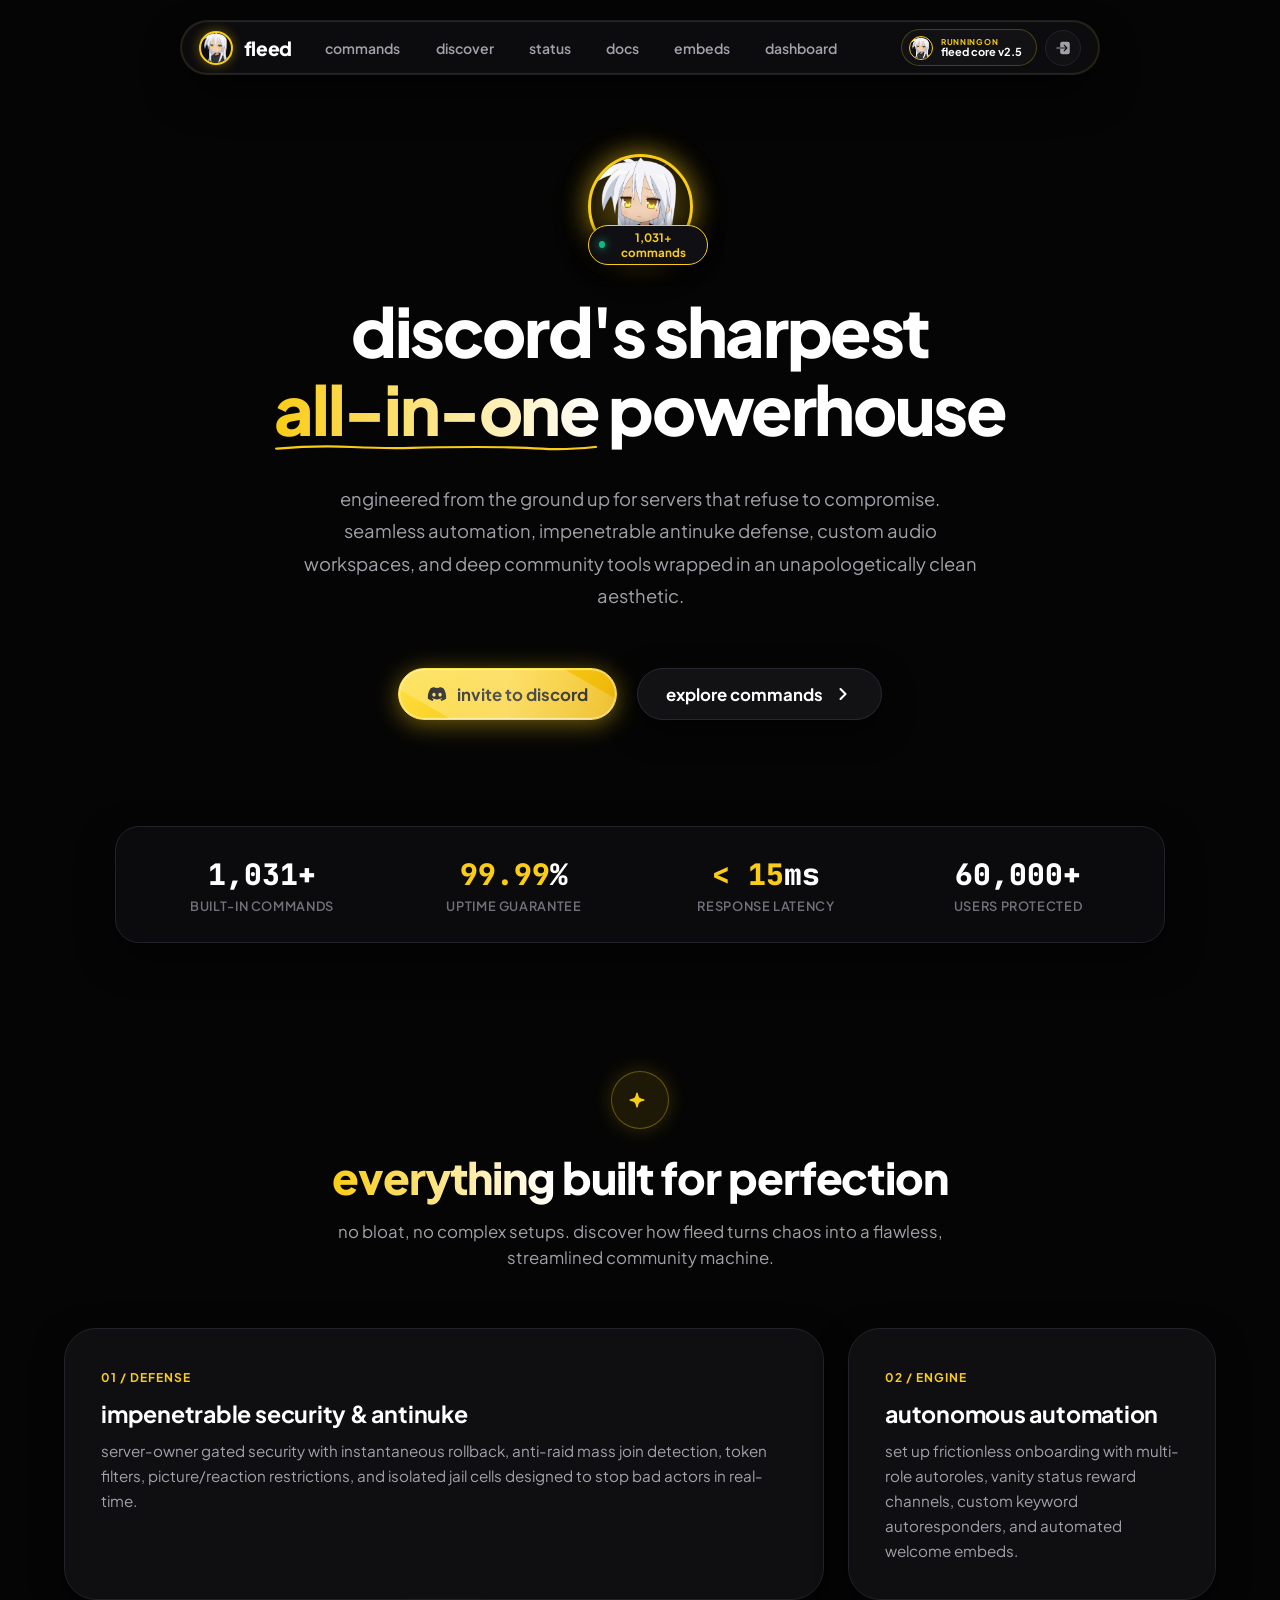
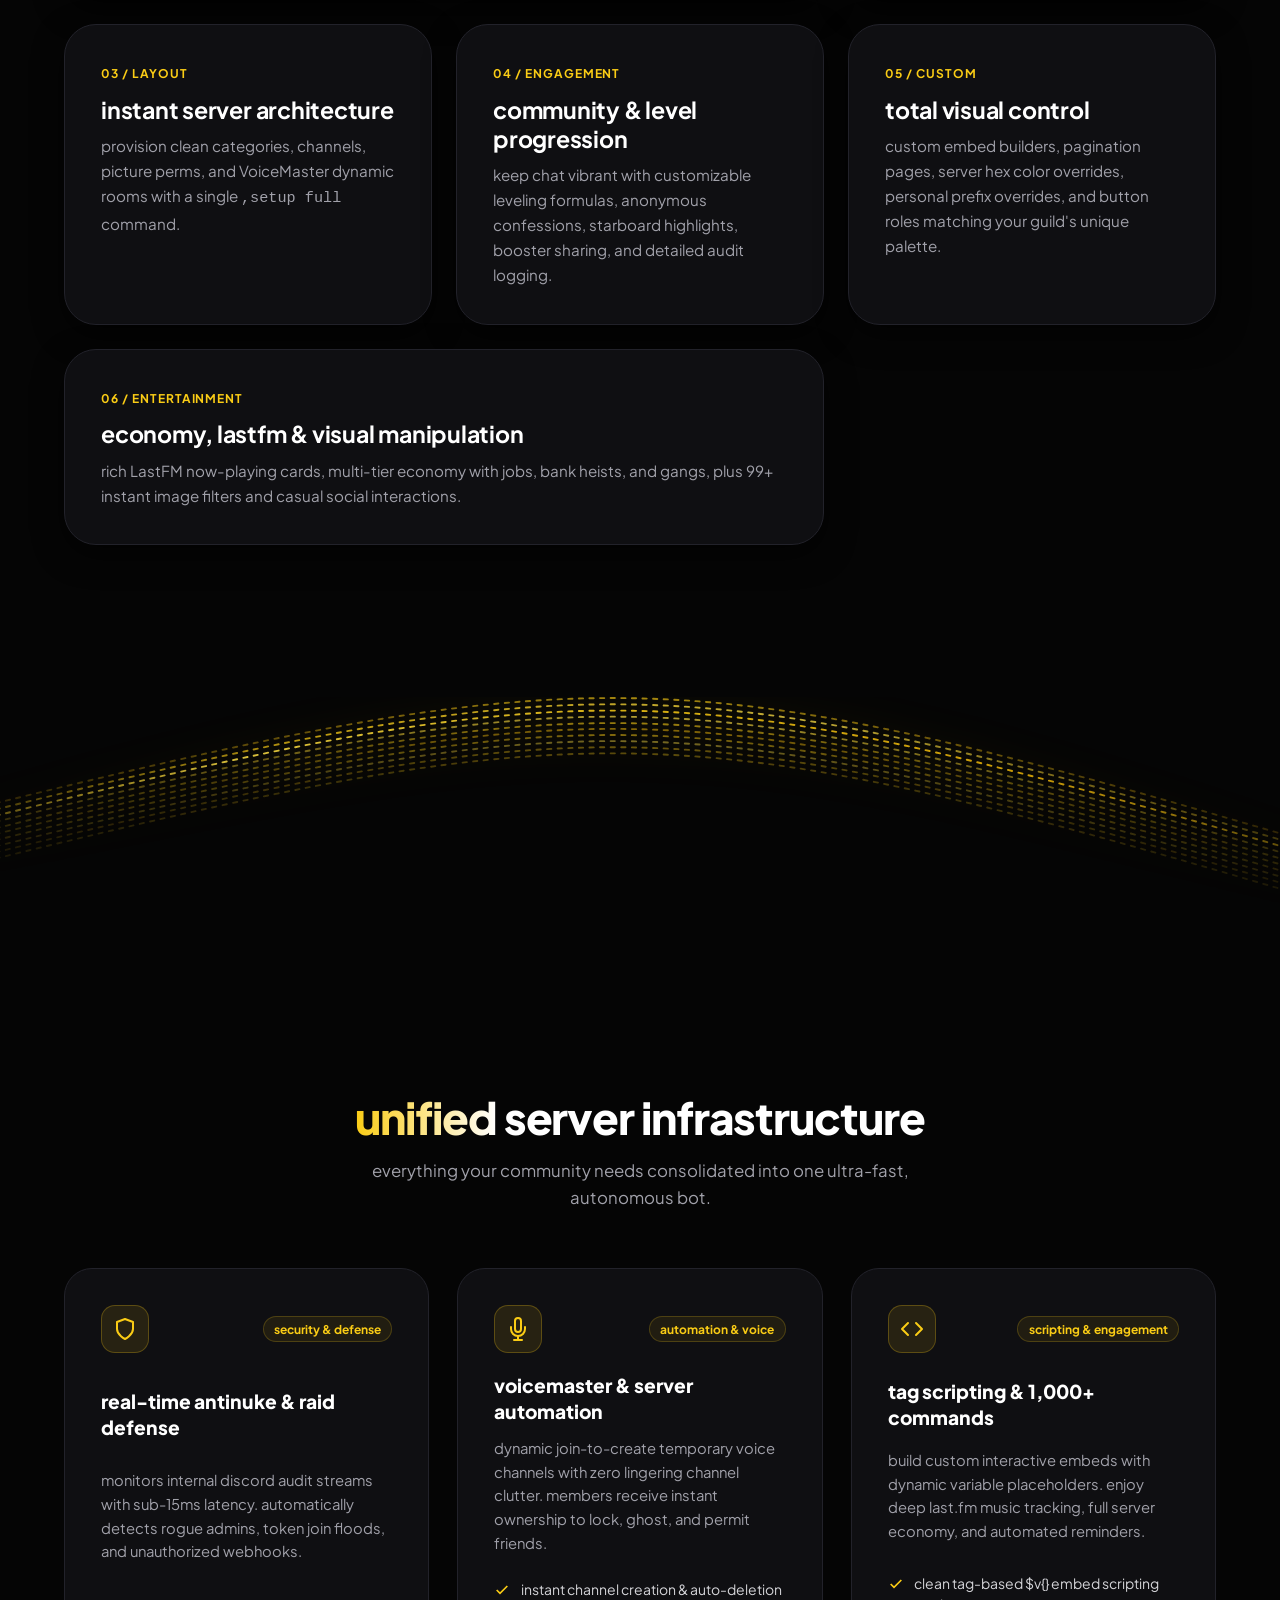
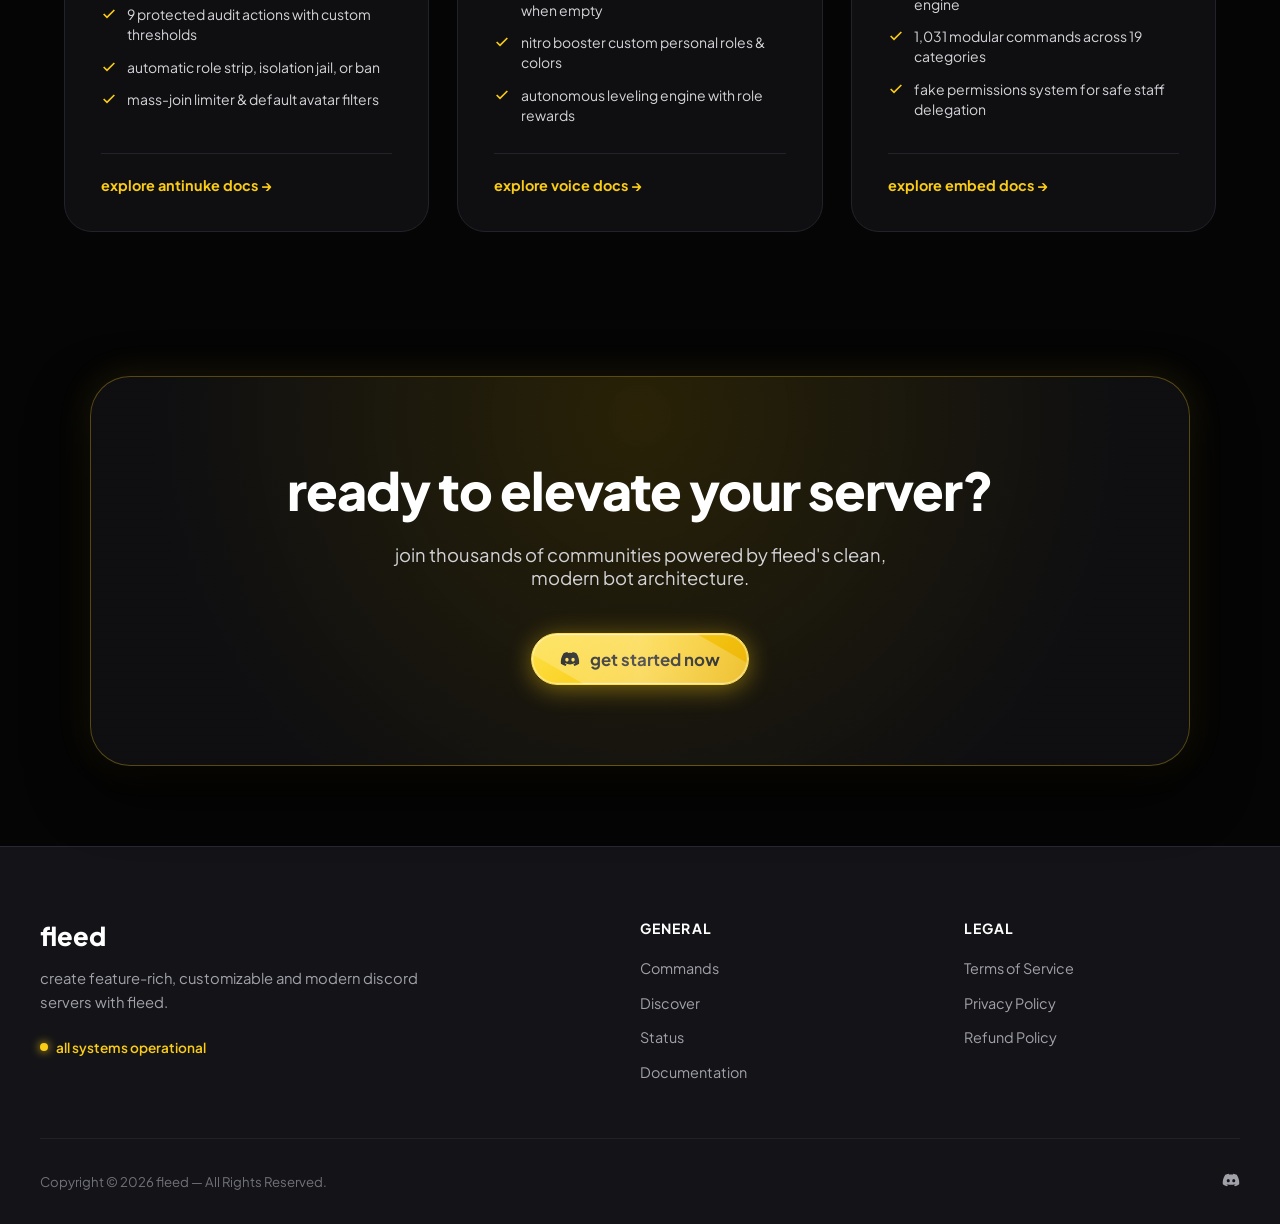
==== commit 70eaf1e9: "Add Discord dashboard & update navigation with gold theme" ====
--- a/index.html
+++ b/index.html
@@ -24,9 +24,10 @@
         </a>
         <a href="./commands.html" class="nav-link">commands</a>
         <a href="./commands.html?cat=Server" class="nav-link">discover</a>
-        <a href="https://discord.gg/fleed" class="nav-link">status</a>
+        <a href="https://discord.gg/fleed" class="nav-link" target="_blank" rel="noopener">status</a>
         <a href="./docs.html" class="nav-link">docs</a>
         <a href="./embeds.html" class="nav-link">embeds</a>
+        <a href="./dashboard.html" class="nav-link">dashboard</a>
       </div>
 
       <div class="nav-right">
@@ -38,7 +39,7 @@
           </div>
         </a>
 
-        <a href="https://discord.com/api/oauth2/authorize?client_id=1531182961863557213&permissions=8&scope=bot%20applications.commands" class="btn-icon" aria-label="Login" target="_blank">
+        <a href="./dashboard.html" class="btn-icon" aria-label="Dashboard">
           <svg stroke="currentColor" fill="currentColor" stroke-width="0" viewBox="0 0 512 512" height="18" width="18" xmlns="http://www.w3.org/2000/svg">
             <path d="M392 80H232a56.06 56.06 0 0 0-56 56v104h153.37l-52.68-52.69a16 16 0 0 1 22.62-22.62l80 80a16 16 0 0 1 0 22.62l-80 80a16 16 0 0 1-22.62-22.62L329.37 272H176v104c0 32.05 33.79 56 64 56h152a56.06 56.06 0 0 0 56-56V136a56.06 56.06 0 0 0-56-56zM80 240a16 16 0 0 0 0 32h96v-32z"></path>
           </svg>
@@ -405,7 +406,7 @@
         <ul>
           <li><a href="./commands.html">Commands</a></li>
           <li><a href="./index.html">Discover</a></li>
-          <li><a href="https://discord.gg/fleed">Status</a></li>
+          <li><a href="https://discord.gg/fleed" target="_blank" rel="noopener">Status</a></li>
           <li><a href="./commands.html">Documentation</a></li>
         </ul>
       </div>
@@ -423,7 +424,7 @@
     <div class="footer-bottom">
       <span>Copyright © 2026 fleed — All Rights Reserved.</span>
       <div class="social-links">
-        <a href="https://discord.gg/fleed" target="_blank" aria-label="Discord">
+        <a href="https://discord.gg/fleed" target="_blank" rel="noopener" aria-label="Discord">
           <svg stroke="currentColor" fill="currentColor" stroke-width="0" viewBox="0 0 640 512" height="18" width="18" xmlns="http://www.w3.org/2000/svg">
             <path d="M524.531,69.836a1.5,1.5,0,0,0-.764-.7A485.065,485.065,0,0,0,404.081,32.03a1.816,1.816,0,0,0-1.923.91,337.461,337.461,0,0,0-14.9,30.6,447.848,447.848,0,0,0-134.426,0,309.541,309.541,0,0,0-15.135-30.6,1.89,1.89,0,0,0-1.924-.91A483.689,483.689,0,0,0,116.085,69.137a1.712,1.712,0,0,0-.788.676C39.068,183.651,18.186,294.69,28.43,404.354a2.016,2.016,0,0,0,.765,1.375A487.666,487.666,0,0,0,176.02,479.918a1.9,1.9,0,0,0,2.063-.676A348.2,348.2,0,0,0,208.12,430.4a1.86,1.86,0,0,0-1.019-2.588,321.173,321.173,0,0,1-45.868-21.853,1.885,1.885,0,0,1-.185-3.126c3.082-2.309,6.166-4.711,9.109-7.137a1.819,1.819,0,0,1,1.9-.256c96.229,43.917,200.41,43.917,295.5,0a1.812,1.812,0,0,1,1.924.233c2.944,2.426,6.027,4.851,9.132,7.16a1.884,1.884,0,0,1-.162,3.126,301.407,301.407,0,0,1-45.89,21.83,1.875,1.875,0,0,0-1,2.611,391.055,391.055,0,0,0,30.014,48.815,1.864,1.864,0,0,0,2.063.7A486.048,486.048,0,0,0,610.7,405.729a1.882,1.882,0,0,0,.765-1.352C623.729,277.594,590.933,167.465,524.531,69.836ZM222.491,337.58c-28.972,0-52.844-26.587-52.844-59.239S193.056,219.1,222.491,219.1c29.665,0,53.306,26.82,52.843,59.239C275.334,310.993,251.924,337.58,222.491,337.58Zm195.38,0c-28.971,0-52.843-26.587-52.843-59.239S388.437,219.1,417.871,219.1c29.667,0,53.307,26.82,52.844,59.239C470.715,310.993,447.538,337.58,417.871,337.58Z"></path>
           </svg>
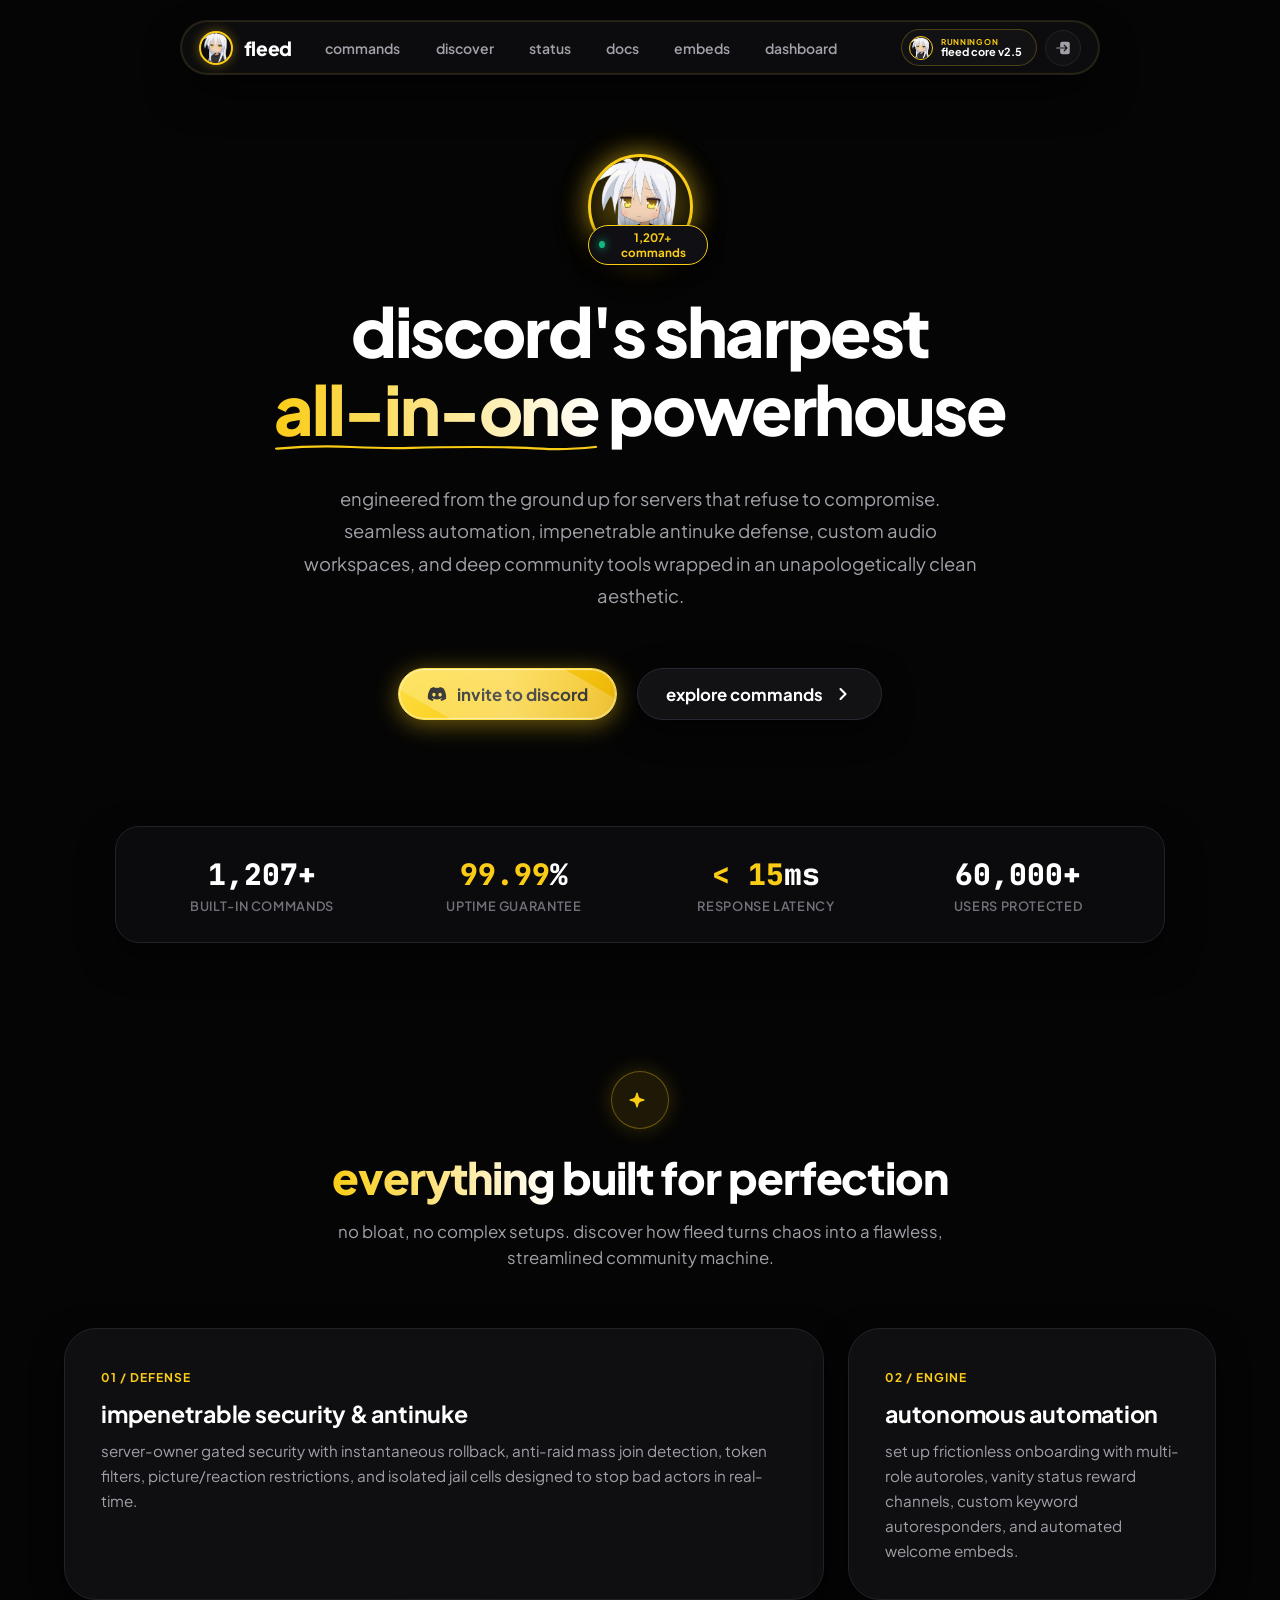
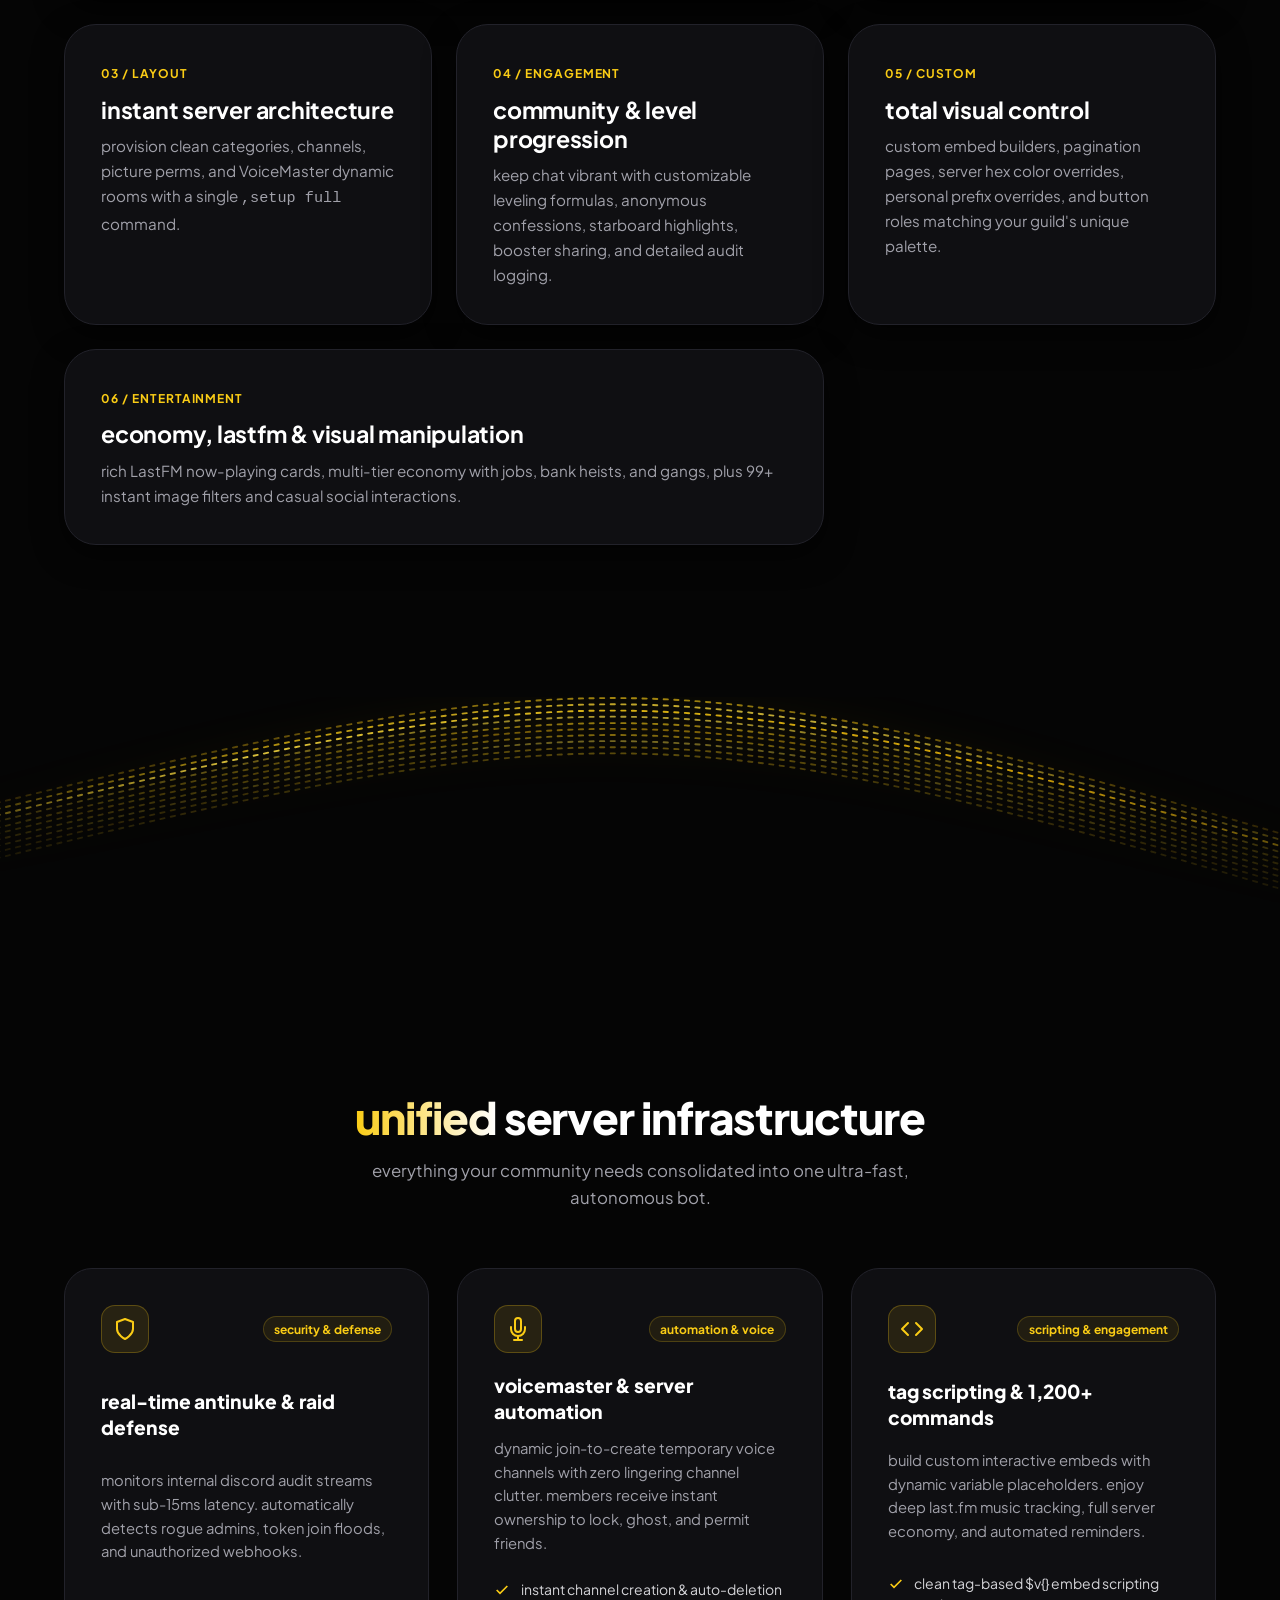
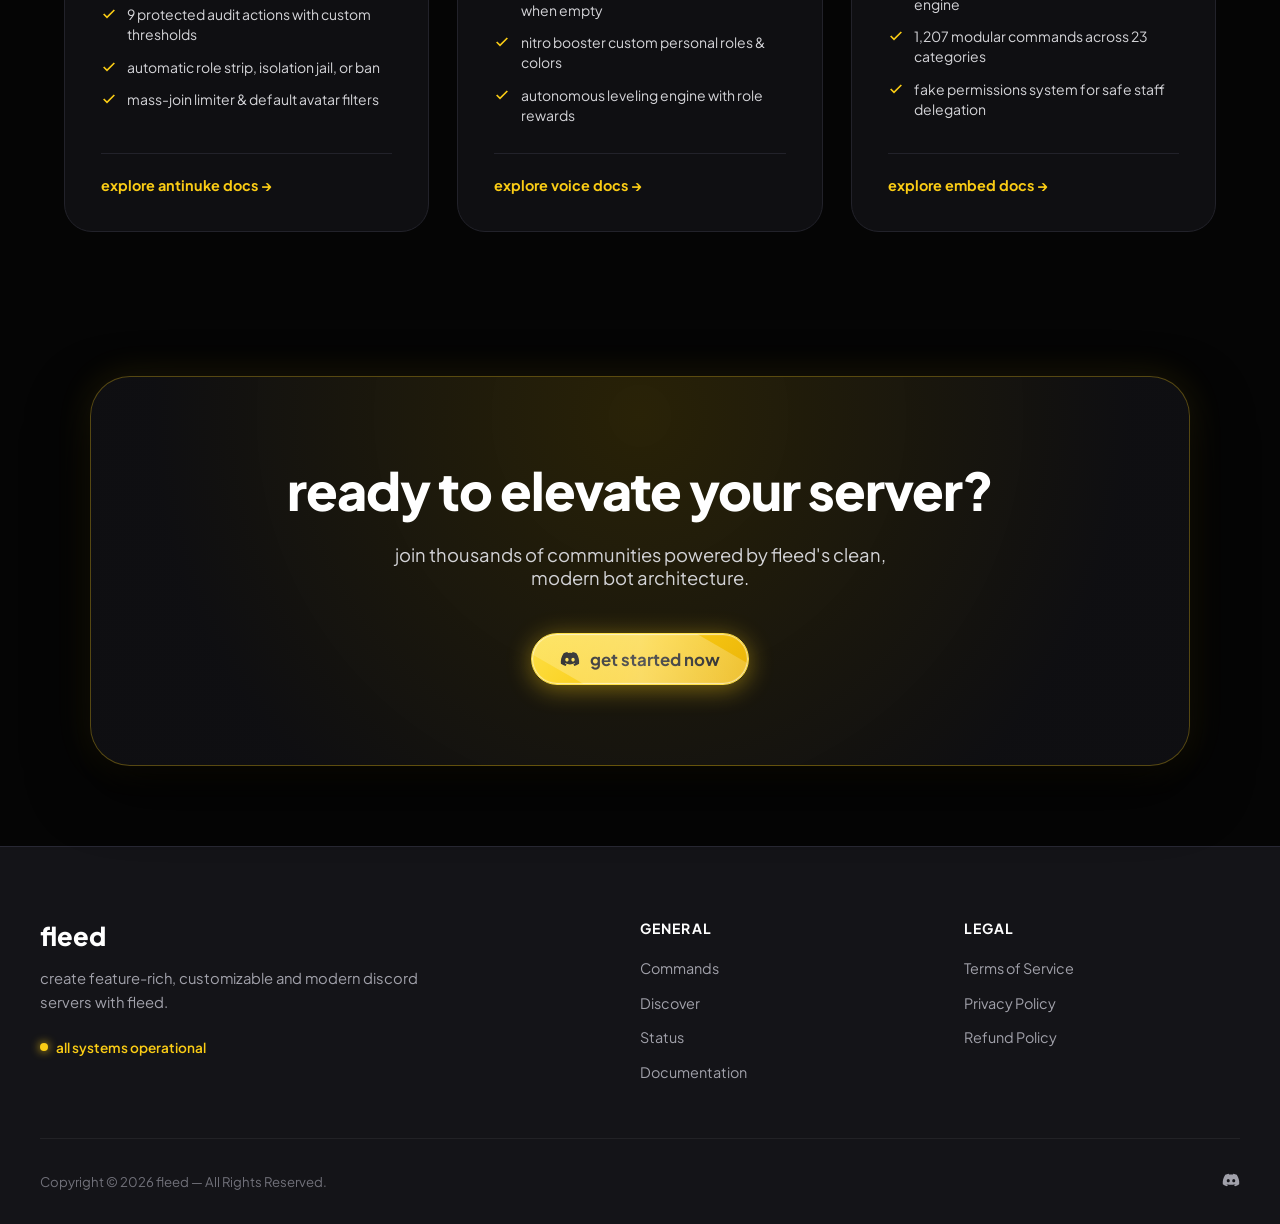
==== commit e464938d: "Update command count to 1,207 and refresh commands registry across 23 categories" ====
--- a/index.html
+++ b/index.html
@@ -57,7 +57,7 @@
         <img src="./assets/fleed.png" alt="fleed avatar" class="hero-avatar-img">
         <div class="status-badge-floating">
           <span class="status-dot"></span>
-          <span>1,031+ commands</span>
+          <span>1,207+ commands</span>
         </div>
       </div>
 
@@ -95,7 +95,7 @@
     <!-- Stats Ticker Banner -->
     <div class="stats-banner">
       <div class="stat-item">
-        <span class="stat-num" data-target="1031">0</span>
+        <span class="stat-num" data-target="1207">0</span>
         <span class="stat-label">built-in commands</span>
       </div>
       <div class="stat-item">
@@ -349,7 +349,7 @@
             <span class="pillar-badge">scripting & engagement</span>
           </div>
 
-          <h3 class="pillar-title">tag scripting & 1,000+ commands</h3>
+          <h3 class="pillar-title">tag scripting & 1,200+ commands</h3>
           <p class="pillar-desc">
             build custom interactive embeds with dynamic variable placeholders. enjoy deep last.fm music tracking, full server economy, and automated reminders.
           </p>
@@ -361,7 +361,7 @@
             </li>
             <li>
               <svg width="16" height="16" viewBox="0 0 24 24" fill="none" stroke="currentColor" stroke-width="2.5"><polyline points="20 6 9 17 4 12"></polyline></svg>
-              <span>1,031 modular commands across 19 categories</span>
+              <span>1,207 modular commands across 23 categories</span>
             </li>
             <li>
               <svg width="16" height="16" viewBox="0 0 24 24" fill="none" stroke="currentColor" stroke-width="2.5"><polyline points="20 6 9 17 4 12"></polyline></svg>
